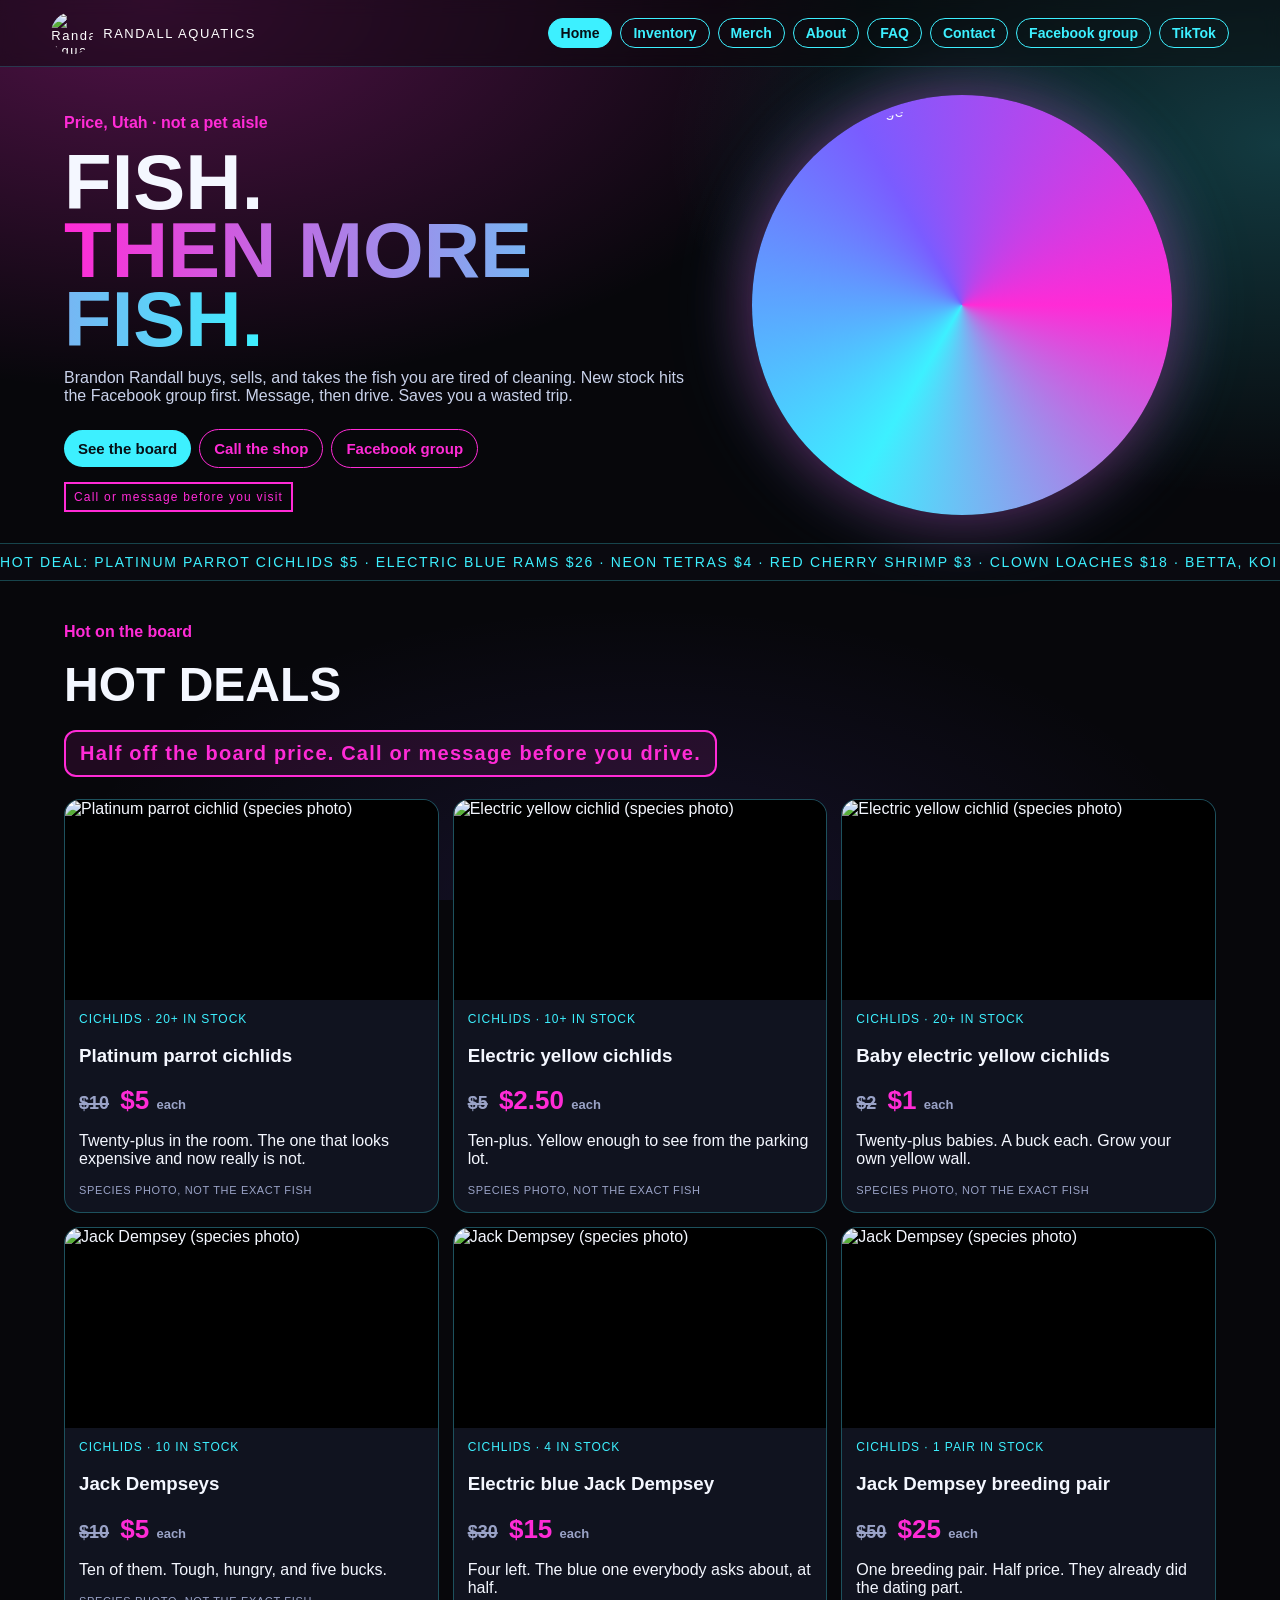
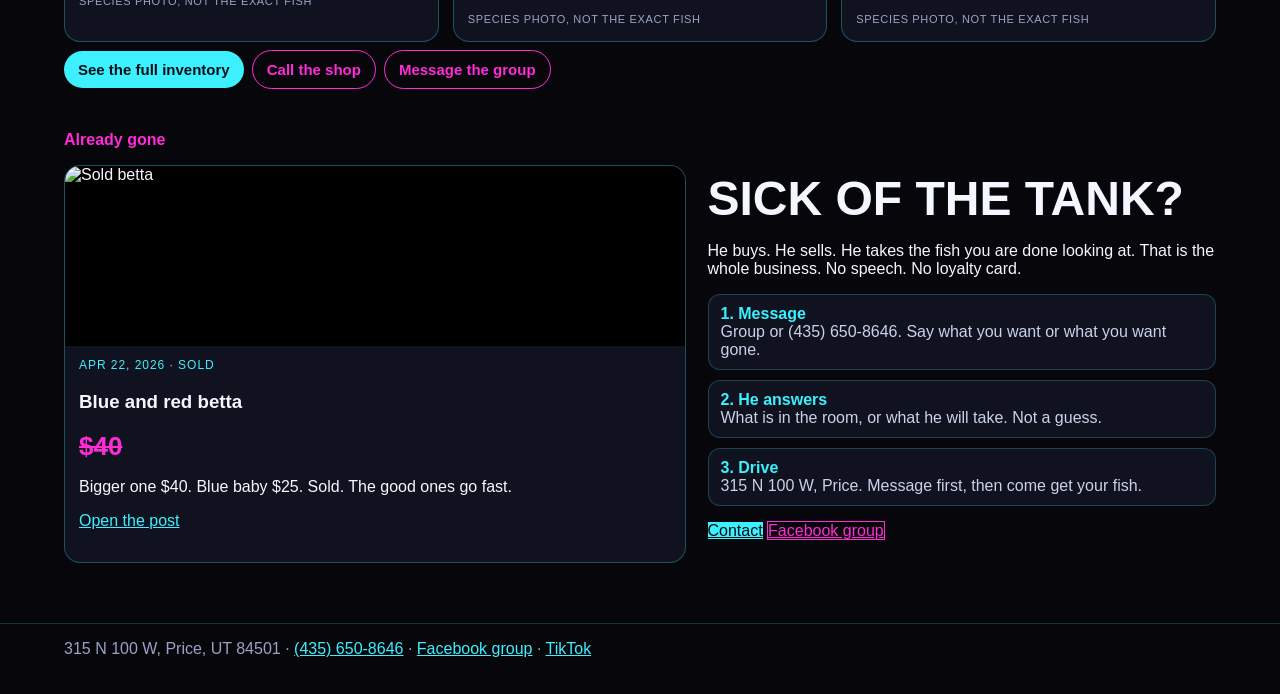
==== index.html @ b9f6d011 "Home: HOT DEALS (6 half-off cards with struck-through board price; ticker shows parrot deal price). " ====
<!DOCTYPE html>
<html lang="en">
<head>
<meta charset="utf-8">
<meta name="viewport" content="width=device-width, initial-scale=1">
<title>Randall Aquatics | Live Fish in Price, Utah</title>
<meta name="description" content="Randall Aquatics, a fish buy, sell and trade room at 315 N 100 W, Price, UT 84501. See the live fish in stock, then call (435) 650-8646 or message the Facebook group before you drive.">
<link rel="canonical" href="https://randallaquatics.com/">
<meta property="og:type" content="website">
<meta property="og:site_name" content="Randall Aquatics">
<meta property="og:title" content="Randall Aquatics | Live Fish in Price, Utah">
<meta property="og:description" content="Randall Aquatics, a fish buy, sell and trade room at 315 N 100 W, Price, UT 84501. See the live fish in stock, then call (435) 650-8646 or message the Facebook group before you drive.">
<meta property="og:url" content="https://randallaquatics.com/">
<meta property="og:image" content="https://randallaquatics.com/assets/jnn5ir.jpg">
<meta property="og:image:width" content="500">
<meta property="og:image:height" content="500">
<meta property="og:image:alt" content="Randall Aquatics neon betta badge">
<meta name="twitter:card" content="summary">
<link rel="icon" href="assets/favicon.ico" sizes="16x16 32x32 48x48">
<link rel="icon" type="image/png" sizes="32x32" href="assets/favicon-32.png">
<link rel="apple-touch-icon" sizes="180x180" href="assets/apple-touch-icon.png">
<style>
:root { --ink:#07070b; --cyan:#3df0ff; --mag:#ff2bd6; --bone:#f4f7ff; --mute:#9aa3c7; }
* { box-sizing:border-box; }
html,body { margin:0; min-height:100%; color:var(--bone); font-family:"Segoe UI",sans-serif; }
body { background:
  radial-gradient(ellipse 90% 70% at 12% 0%, rgba(255,43,214,.30) 0%, rgba(255,43,214,0) 62%),
  radial-gradient(ellipse 80% 65% at 100% 16%, rgba(61,240,255,.22) 0%, rgba(61,240,255,0) 60%),
  radial-gradient(ellipse 70% 50% at 50% 100%, rgba(122,92,255,.12) 0%, rgba(122,92,255,0) 65%),
  #07070b;
  background-attachment: fixed; }
a { color:var(--cyan); }
header { display:flex; justify-content:space-between; align-items:center; gap:12px; padding:12px 4vw; background:rgba(7,7,11,.45); backdrop-filter:blur(8px); border-bottom:1px solid rgba(61,240,255,.2); position:sticky; top:0; z-index:5; }
.brand { display:flex; gap:10px; align-items:center; color:#fff; text-decoration:none; letter-spacing:.12em; font-size:13px; }
.brand img { width:42px; height:42px; border-radius:50%; }
nav { display:flex; flex-wrap:wrap; gap:8px; align-items:center; }
nav a { color:var(--cyan); text-decoration:none; font-size:14px; font-weight:700; border:1px solid var(--cyan); border-radius:999px; padding:6px 12px; }
nav a.on { background:var(--cyan); color:#061016; }
main { padding:28px 5vw 60px; min-height:70vh; background:transparent; }
.hero { display:grid; grid-template-columns:1.1fr .9fr; gap:24px; align-items:center; background:transparent; overflow:visible; }
h1 { font-size:clamp(42px,7vw,78px); line-height:.88; margin:8px 0; }
h1 span { background:linear-gradient(90deg,#ff2bd6,#3df0ff); -webkit-background-clip:text; background-clip:text; color:transparent; }
.kicker { color:var(--mag); font-weight:700; }
.lede { color:#c9d2ea; max-width:40rem; }
.btns a, button.btn { display:inline-block; margin:8px 8px 0 0; padding:10px 14px; border-radius:999px; text-decoration:none; font-weight:700; border:0; cursor:pointer; font-size:15px; }
.hot { background:var(--cyan); color:#061016; }
.ghost { border:1px solid var(--mag) !important; color:var(--mag) !important; background:transparent; }
.stamp { display:inline-block; margin-top:14px; border:2px solid var(--mag); color:var(--mag); letter-spacing:.1em; font-size:12px; padding:6px 8px; }
.strip{display:flex;gap:22px;overflow:hidden;margin:28px 0 8px;color:#3df0ff;letter-spacing:.18em;font-weight:800;font-size:14px}.hot{margin-top:28px}.moves{display:grid;grid-template-columns:repeat(3,1fr);gap:14px;margin-top:14px}.grid { display:grid; grid-template-columns:repeat(3,1fr); gap:14px; margin-top:16px; }
.card { background:#10131f; border:1px solid rgba(61,240,255,.28); border-radius:16px; overflow:hidden; }
.card img { width:100%; height:180px; object-fit:cover; display:block; background:#000; }
.meta { padding:12px 14px 16px; }
.date { color:var(--cyan); font-size:12px; letter-spacing:.08em; text-transform:uppercase; }
.price { color:var(--mag); font-size:26px; font-weight:800; }
.sold .price { text-decoration:line-through; }
.note { color:var(--mute); max-width:44rem; }
.two { display:grid; grid-template-columns:1.1fr .9fr; gap:22px; }
.faq details { background:#10131f; border:1px solid rgba(61,240,255,.22); border-radius:12px; padding:12px 14px; margin:10px 0; }
.faq summary { cursor:pointer; font-weight:700; }
form { display:grid; gap:10px; max-width:480px; }
input, textarea { background:#10131f; color:#fff; border:1px solid rgba(61,240,255,.3); border-radius:10px; padding:10px; font:inherit; }
footer { padding:16px 5vw 36px; color:var(--mute); border-top:1px solid rgba(61,240,255,.2); }
.badge-wrap { display:grid; place-items:center; width:min(420px,86vw); aspect-ratio:1; margin-inline:auto; border-radius:50%; padding:8px;
  background: conic-gradient(from 90deg, #ff2bd6, #3df0ff, #7a5cff, #ff2bd6);
  box-shadow: 0 0 60px rgba(255,43,214,.35), 0 0 90px rgba(61,240,255,.2);
  animation: rock 4.5s ease-in-out infinite; }
.badge-wrap img { width:100%; height:100%; object-fit:cover; border-radius:50%; }
@keyframes rock { 0%,100% { transform: rotate(-6deg); } 50% { transform: rotate(6deg); } }
@media (max-width:800px) { .hero,.grid,.two { grid-template-columns:1fr; } }

.marquee { overflow:hidden; border-top:1px solid rgba(61,240,255,.25); border-bottom:1px solid rgba(61,240,255,.25); background:rgba(12,12,20,.6); margin:28px -5vw 0; }
.marquee p { margin:0; white-space:nowrap; letter-spacing:.12em; text-transform:uppercase; font-size:14px; padding:10px 0; color:var(--cyan); animation: ticker 22s linear infinite; }
@keyframes ticker { from { transform:translateX(0); } to { transform:translateX(-50%); } }
.home-block { margin-top:42px; }
.home-block h2 { font-size:clamp(28px,5vw,48px); margin:6px 0 8px; }
.steps { display:grid; gap:10px; margin:14px 0; }
.steps div { background:#10131f; border:1px solid rgba(61,240,255,.22); border-radius:12px; padding:10px 12px; }
.steps strong { display:block; color:var(--cyan); }
.steps span { color:#c9d2ea; }

.stamp.drive { font-size:clamp(15px,2.4vw,20px); font-weight:800; letter-spacing:.06em; padding:10px 14px; margin:10px 0 6px; border-radius:12px; background:rgba(255,43,214,.10); }
.stock .card { overflow:visible; }
.stock-t { width:100%; border-collapse:collapse; margin-top:8px; font-size:15px; }
.stock-t th { text-align:left; color:var(--mute); font-size:11px; letter-spacing:.1em; text-transform:uppercase; font-weight:600; padding:0 6px 6px 0; border-bottom:1px solid rgba(61,240,255,.2); }
.stock-t th:last-child, .stock-t td.p { text-align:right; padding-right:0; }
.stock-t td { padding:7px 6px 7px 0; border-bottom:1px solid rgba(61,240,255,.10); vertical-align:top; }
.stock-t tr:last-child td { border-bottom:0; }
.stock-t td.q { color:var(--cyan); font-weight:800; white-space:nowrap; width:3.2em; }
.stock-t td.p { color:var(--mag); font-weight:800; white-space:nowrap; }
.stock-t tr.out td { color:#5d6480; }
.stock-t tr.out td.n, .stock-t tr.out td.p { text-decoration:line-through; }
.outtag { display:inline-block; margin-left:6px; font-size:11px; font-weight:800; letter-spacing:.1em; text-transform:uppercase; color:#061016; background:#5d6480; border-radius:999px; padding:1px 8px; text-decoration:none; vertical-align:1px; }
.price small { font-size:13px; color:var(--mute); font-weight:600; }
.compact { margin-top:14px; }
.compact .stock-t { font-size:14px; }
@media (max-width:800px) { .stock-t { font-size:15px; } }
.spline { color:var(--cyan); font-size:13px; letter-spacing:.04em; margin:6px 0 2px; }
.spcap { color:var(--mute); font-size:11px; letter-spacing:.06em; text-transform:uppercase; margin:6px 0 0; }
.spstrip { display:grid; gap:2px; background:#000; border-radius:16px 16px 0 0; overflow:hidden; }
.spstrip.n1 { grid-template-columns:1fr; } .spstrip.n2 { grid-template-columns:1fr 1fr; } .spstrip.n4 { grid-template-columns:1fr 1fr; }
.spstrip figure { margin:0; position:relative; }
.spstrip img { width:100%; height:150px; object-fit:cover; display:block; }
.spstrip.n4 img { height:110px; }
.spstrip figcaption { position:absolute; left:6px; bottom:6px; font-size:11px; font-weight:700; color:#fff; background:rgba(7,7,11,.72); border-radius:999px; padding:2px 8px; }
.stock-t td.n .nw { display:flex; align-items:center; gap:8px; flex-wrap:wrap; }
.stock-t img.rthumb { width:34px; height:34px; object-fit:cover; border-radius:8px; border:1px solid rgba(61,240,255,.3); flex:none; }
.stock-t tr.out img.rthumb { filter:grayscale(1); opacity:.5; }
.spcard img { height:200px; }
.vpick { display:flex; flex-wrap:wrap; gap:10px; margin:8px 0 2px; }
.vpick label { display:grid; gap:4px; font-size:11px; letter-spacing:.1em; text-transform:uppercase; color:var(--mute); flex:1 1 120px; }
.vpick select { background:#0b0d16; color:#fff; border:1px solid rgba(61,240,255,.35); border-radius:999px; padding:8px 12px; font:inherit; font-size:15px; text-transform:none; letter-spacing:0; }
.mcard img { height:280px; object-fit:cover; background:#fff; }
.mcard .btns a.disabled { opacity:.4; pointer-events:none; }
.vout { color:var(--mag); font-weight:700; font-size:13px; margin:6px 0 0; }
.price s.was { color:var(--mute); font-size:18px; font-weight:600; margin-right:4px; text-decoration-thickness:2px; }
</style>
</head>
<body>
<header>
  <a class="brand" href="#home"><img src="assets/jnn5ir.jpg" alt="Randall Aquatics badge">RANDALL AQUATICS</a>
  <nav>
    <a href="#home" data-p="home">Home</a>
    <a href="#inventory" data-p="inventory">Inventory</a>
    <a href="#merch" data-p="merch">Merch</a>
    <a href="#about" data-p="about">About</a>
    <a href="#faq" data-p="faq">FAQ</a>
    <a href="#contact" data-p="contact">Contact</a>
    <a href="https://www.facebook.com/groups/1390189834734450/" target="_blank" rel="noopener">Facebook group</a>
    <a href="https://www.tiktok.com/@randallaquaticsllc" target="_blank" rel="noopener">TikTok</a>
  </nav>
</header>
<main id="app"></main>
<footer>315 N 100 W, Price, UT 84501 · <a href="tel:+14356508646">(435) 650-8646</a> · <a href="https://www.facebook.com/groups/1390189834734450/" target="_blank" rel="noopener">Facebook group</a> · <a href="https://www.tiktok.com/@randallaquaticsllc" target="_blank" rel="noopener">TikTok</a></footer>
<script>
const pages = {
home: `<section class="hero"><div><p class="kicker">Price, Utah · not a pet aisle</p><h1>FISH.<br><span>THEN MORE FISH.</span></h1><p class="lede">Brandon Randall buys, sells, and takes the fish you are tired of cleaning. New stock hits the Facebook group first. Message, then drive. Saves you a wasted trip.</p><div class="btns"><a class="hot" href="#inventory">See the board</a><a class="ghost" href="tel:+14356508646">Call the shop</a><a class="ghost" href="https://www.facebook.com/groups/1390189834734450/" target="_blank" rel="noopener">Facebook group</a></div><div class="stamp">Call or message before you visit</div></div><div class="badge-wrap"><img src="assets/jnn5ir.jpg" alt="Neon betta badge"></div></section>
<section class="marquee" aria-label="Live fish in stock"><p>Hot deal: platinum parrot cichlids $5 · Electric blue rams $26 · Neon tetras $4 · Red cherry shrimp $3 · Clown loaches $18 · Betta, koi male $65 · Goldfish, small $2 · Call or message before you drive · Hot deal: platinum parrot cichlids $5 · Electric blue rams $26 · Neon tetras $4 · Red cherry shrimp $3 · Clown loaches $18 · Betta, koi male $65 · Goldfish, small $2 · Call or message before you drive · </p></section>
<section class="home-block"><p class="kicker">Hot on the board</p><h2>HOT DEALS</h2><div class="stamp drive">Half off the board price. Call or message before you drive.</div><div class="grid">
<article class="card spcard deal"><img src="assets/sp-parrot.jpg" alt="Platinum parrot cichlid (species photo)" loading="lazy" decoding="async" width="600" height="400"><div class="meta"><div class="date">Cichlids · 20+ in stock</div><h3>Platinum parrot cichlids</h3><div class="price"><s class="was">$10</s> $5 <small>each</small></div><p>Twenty-plus in the room. The one that looks expensive and now really is not.</p><p class="spcap">Species photo, not the exact fish</p></div></article>
<article class="card spcard deal"><img src="assets/sp-yellow.jpg" alt="Electric yellow cichlid (species photo)" loading="lazy" decoding="async" width="600" height="400"><div class="meta"><div class="date">Cichlids · 10+ in stock</div><h3>Electric yellow cichlids</h3><div class="price"><s class="was">$5</s> $2.50 <small>each</small></div><p>Ten-plus. Yellow enough to see from the parking lot.</p><p class="spcap">Species photo, not the exact fish</p></div></article>
<article class="card spcard deal"><img src="assets/sp-yellow.jpg" alt="Electric yellow cichlid (species photo)" loading="lazy" decoding="async" width="600" height="400"><div class="meta"><div class="date">Cichlids · 20+ in stock</div><h3>Baby electric yellow cichlids</h3><div class="price"><s class="was">$2</s> $1 <small>each</small></div><p>Twenty-plus babies. A buck each. Grow your own yellow wall.</p><p class="spcap">Species photo, not the exact fish</p></div></article>
<article class="card spcard deal"><img src="assets/sp-jackdempsey.jpg" alt="Jack Dempsey (species photo)" loading="lazy" decoding="async" width="600" height="400"><div class="meta"><div class="date">Cichlids · 10 in stock</div><h3>Jack Dempseys</h3><div class="price"><s class="was">$10</s> $5 <small>each</small></div><p>Ten of them. Tough, hungry, and five bucks.</p><p class="spcap">Species photo, not the exact fish</p></div></article>
<article class="card spcard deal"><img src="assets/sp-jackdempsey.jpg" alt="Jack Dempsey (species photo)" loading="lazy" decoding="async" width="600" height="400"><div class="meta"><div class="date">Cichlids · 4 in stock</div><h3>Electric blue Jack Dempsey</h3><div class="price"><s class="was">$30</s> $15 <small>each</small></div><p>Four left. The blue one everybody asks about, at half.</p><p class="spcap">Species photo, not the exact fish</p></div></article>
<article class="card spcard deal"><img src="assets/sp-jackdempsey.jpg" alt="Jack Dempsey (species photo)" loading="lazy" decoding="async" width="600" height="400"><div class="meta"><div class="date">Cichlids · 1 pair in stock</div><h3>Jack Dempsey breeding pair</h3><div class="price"><s class="was">$50</s> $25 <small>each</small></div><p>One breeding pair. Half price. They already did the dating part.</p><p class="spcap">Species photo, not the exact fish</p></div></article>
</div><div class="btns"><a class="hot" href="#inventory">See the full inventory</a><a class="ghost" href="tel:+14356508646">Call the shop</a><a class="ghost" href="https://www.facebook.com/groups/1390189834734450/" target="_blank" rel="noopener">Message the group</a></div></section>
<section class="home-block"><p class="kicker">Already gone</p><div class="two"><article class="card sold"><img src="assets/g5kvar.jpg" alt="Sold betta"><div class="meta"><div class="date">Apr 22, 2026 · sold</div><h3>Blue and red betta</h3><div class="price">$40</div><p>Bigger one $40. Blue baby $25. Sold. The good ones go fast.</p><p><a href="https://www.facebook.com/groups/1390189834734450/posts/2522903678129721/" target="_blank" rel="noopener">Open the post</a></p></div></article><div><h2>SICK OF THE TANK?</h2><p>He buys. He sells. He takes the fish you are done looking at. That is the whole business. No speech. No loyalty card.</p><div class="steps"><div><strong>1. Message</strong><span>Group or (435) 650-8646. Say what you want or what you want gone.</span></div><div><strong>2. He answers</strong><span>What is in the room, or what he will take. Not a guess.</span></div><div><strong>3. Drive</strong><span>315 N 100 W, Price. Message first, then come get your fish.</span></div></div><p><a class="hot btn" href="#contact">Contact</a> <a class="ghost btn" href="https://www.facebook.com/groups/1390189834734450/" target="_blank" rel="noopener">Facebook group</a></p></div></div></section>`,
inventory: `<p class="kicker">Price, Utah · stock moves</p><h1>LIVE FISH<br><span>IN STOCK.</span></h1><div class="stamp drive">Call or message before you drive.</div><p class="note">Brandon’s current stock list. Fish sell fast, so what is here this morning might be gone by tonight.</p><div class="btns"><a class="hot" href="tel:+14356508646">Call the shop</a><a class="ghost" href="https://www.facebook.com/groups/1390189834734450/" target="_blank" rel="noopener">Message the group</a></div>
<div class="grid stock">
<article class="card stockcard"><div class="spstrip n1"><figure><img src="assets/sp-cherry.jpg" alt="Red cherry shrimp (species photo)" loading="lazy" decoding="async" width="600" height="400"><figcaption>Red cherry shrimp</figcaption></figure></div><div class="meta"><p class="spcap">Species photo, not the exact fish</p><div class="date">Shrimp/snails/frogs</div><table class="stock-t"><thead><tr><th>Qty</th><th>Fish</th><th>Each</th></tr></thead><tbody><tr><td class="q">20+</td><td class="n"><div class="nw"><img class="rthumb" src="assets/sp-cherry.jpg" alt="Red cherry shrimp (species photo)" loading="lazy" decoding="async" width="600" height="400"><span class="nm">Red cherry shrimp</span></div></td><td class="p">$3</td></tr><tr><td class="q">5</td><td class="n"><div class="nw"><img class="rthumb" src="assets/sp-bluevelvet.jpg" alt="Blue velvet shrimp (species photo)" loading="lazy" decoding="async" width="400" height="267"><span class="nm">Blue velvet shrimp</span></div></td><td class="p">$8</td></tr><tr><td class="q">30+</td><td class="n"><div class="nw"><img class="rthumb" src="assets/sp-ramshorn.jpg" alt="Ramshorn snail (species photo)" loading="lazy" decoding="async" width="400" height="267"><span class="nm">Ramshorn snails</span></div></td><td class="p">$2</td></tr><tr><td class="q">4</td><td class="n"><div class="nw"><img class="rthumb" src="assets/sp-jademystery.jpg" alt="Jade mystery snail (species photo)" loading="lazy" decoding="async" width="400" height="267"><span class="nm">Jade mystery snails</span></div></td><td class="p">$5</td></tr><tr><td class="q">4</td><td class="n"><div class="nw"><img class="rthumb" src="assets/sp-assassin.jpg" alt="Assassin snail (species photo)" loading="lazy" decoding="async" width="400" height="267"><span class="nm">Assassin snails</span></div></td><td class="p">$4</td></tr><tr><td class="q">2</td><td class="n"><div class="nw"><img class="rthumb" src="assets/sp-albinofrog.jpg" alt="Albino dwarf frog (species photo)" loading="lazy" decoding="async" width="400" height="267"><span class="nm">Albino dwarf frogs</span></div></td><td class="p">$12</td></tr><tr><td class="q">5</td><td class="n"><div class="nw"><img class="rthumb" src="assets/sp-africanfrog.jpg" alt="African dwarf frog (species photo)" loading="lazy" decoding="async" width="400" height="267"><span class="nm">African dwarf frogs</span></div></td><td class="p">$10</td></tr></tbody></table></div></article>
<article class="card stockcard"><div class="spstrip n2"><figure><img src="assets/sp-blackneon.jpg" alt="Black neon tetra (species photo)" loading="lazy" decoding="async" width="600" height="400"><figcaption>Black neon tetra</figcaption></figure><figure><img src="assets/sp-neon.jpg" alt="Neon tetra (species photo)" loading="lazy" decoding="async" width="600" height="400"><figcaption>Neon tetra</figcaption></figure></div><div class="meta"><p class="spcap">Species photo, not the exact fish</p><div class="date">Tetras/danios</div><table class="stock-t"><thead><tr><th>Qty</th><th>Fish</th><th>Each</th></tr></thead><tbody><tr><td class="q">9</td><td class="n"><div class="nw"><img class="rthumb" src="assets/sp-glowlight.jpg" alt="Glowlight tetra (species photo)" loading="lazy" decoding="async" width="400" height="267"><span class="nm">Glowlight tetras</span></div></td><td class="p">$5</td></tr><tr><td class="q">6</td><td class="n"><div class="nw"><img class="rthumb" src="assets/sp-blackneon.jpg" alt="Black neon tetra (species photo)" loading="lazy" decoding="async" width="600" height="400"><span class="nm">Black neon tetras</span></div></td><td class="p">$5</td></tr><tr><td class="q">6</td><td class="n"><div class="nw"><img class="rthumb" src="assets/sp-rummynose.jpg" alt="Rummy nose tetra (species photo)" loading="lazy" decoding="async" width="400" height="267"><span class="nm">Rummy nose tetras</span></div></td><td class="p">$8</td></tr><tr><td class="q">8</td><td class="n"><div class="nw"><img class="rthumb" src="assets/sp-neon.jpg" alt="Neon tetra (species photo)" loading="lazy" decoding="async" width="600" height="400"><span class="nm">Neon tetras</span></div></td><td class="p">$4</td></tr><tr><td class="q">10</td><td class="n"><div class="nw"><img class="rthumb" src="assets/sp-zebradanio.jpg" alt="Zebra danio (species photo)" loading="lazy" decoding="async" width="400" height="267"><span class="nm">Zebra danios</span></div></td><td class="p">$5</td></tr><tr><td class="q">3</td><td class="n"><div class="nw"><img class="rthumb" src="assets/sp-celestial.jpg" alt="Celestial pearl danio (species photo)" loading="lazy" decoding="async" width="400" height="267"><span class="nm">Celestial pearl danios</span></div></td><td class="p">$14</td></tr><tr><td class="q">2</td><td class="n"><div class="nw"><span class="nm">Gold ring danios</span></div></td><td class="p">$10</td></tr><tr><td class="q">5</td><td class="n"><div class="nw"><img class="rthumb" src="assets/sp-zebradanio.jpg" alt="Zebra danio (species photo)" loading="lazy" decoding="async" width="400" height="267"><span class="nm">Long fin zebra danios</span></div></td><td class="p">$10</td></tr></tbody></table></div></article>
<article class="card stockcard"><div class="spstrip n2"><figure><img src="assets/sp-cory.jpg" alt="Cory catfish (species photo)" loading="lazy" decoding="async" width="600" height="400"><figcaption>Cory catfish</figcaption></figure><figure><img src="assets/sp-bristlenose.jpg" alt="Bristlenose pleco (species photo)" loading="lazy" decoding="async" width="600" height="400"><figcaption>Bristlenose pleco</figcaption></figure></div><div class="meta"><p class="spcap">Species photo, not the exact fish</p><div class="date">Corys/catfish/plecos</div><table class="stock-t"><thead><tr><th>Qty</th><th>Fish</th><th>Each</th></tr></thead><tbody><tr><td class="q">4</td><td class="n"><div class="nw"><img class="rthumb" src="assets/sp-cory.jpg" alt="Cory catfish (species photo)" loading="lazy" decoding="async" width="600" height="400"><span class="nm">Julii cory cats</span></div></td><td class="p">$12</td></tr><tr><td class="q">4</td><td class="n"><div class="nw"><img class="rthumb" src="assets/sp-cory.jpg" alt="Cory catfish (species photo)" loading="lazy" decoding="async" width="600" height="400"><span class="nm">Panda cory cats</span></div></td><td class="p">$10</td></tr><tr><td class="q">5</td><td class="n"><div class="nw"><img class="rthumb" src="assets/sp-upsidedown.jpg" alt="Upside-down catfish (species photo)" loading="lazy" decoding="async" width="400" height="267"><span class="nm">Upside-down catfish</span></div></td><td class="p">$22</td></tr><tr><td class="q">3</td><td class="n"><div class="nw"><img class="rthumb" src="assets/sp-bristlenose.jpg" alt="Bristlenose pleco (species photo)" loading="lazy" decoding="async" width="600" height="400"><span class="nm">Baby bristlenose pleco albino</span></div></td><td class="p">$7</td></tr><tr><td class="q">3</td><td class="n"><div class="nw"><img class="rthumb" src="assets/sp-bristlenose.jpg" alt="Bristlenose pleco (species photo)" loading="lazy" decoding="async" width="600" height="400"><span class="nm">Baby bristlenose pleco black</span></div></td><td class="p">$5</td></tr></tbody></table></div></article>
<article class="card stockcard"><div class="spstrip n1"><figure><img src="assets/sp-platy.jpg" alt="Platy (species photo)" loading="lazy" decoding="async" width="600" height="400"><figcaption>Platy</figcaption></figure></div><div class="meta"><p class="spcap">Species photo, not the exact fish</p><div class="date">Livebearers</div><table class="stock-t"><thead><tr><th>Qty</th><th>Fish</th><th>Each</th></tr></thead><tbody><tr><td class="q">2</td><td class="n"><div class="nw"><img class="rthumb" src="assets/sp-swordtail.jpg" alt="Swordtail (species photo)" loading="lazy" decoding="async" width="400" height="267"><span class="nm">Koi swordtails</span></div></td><td class="p">$10</td></tr><tr><td class="q">3</td><td class="n"><div class="nw"><img class="rthumb" src="assets/sp-swordtail.jpg" alt="Swordtail (species photo)" loading="lazy" decoding="async" width="400" height="267"><span class="nm">Red and white swordtails</span></div></td><td class="p">$10</td></tr><tr><td class="q">2</td><td class="n"><div class="nw"><img class="rthumb" src="assets/sp-swordtail.jpg" alt="Swordtail (species photo)" loading="lazy" decoding="async" width="400" height="267"><span class="nm">Red swordtails</span></div></td><td class="p">$10</td></tr><tr><td class="q">5</td><td class="n"><div class="nw"><img class="rthumb" src="assets/sp-balloonmolly.jpg" alt="Balloon molly (species photo)" loading="lazy" decoding="async" width="400" height="267"><span class="nm">Balloon mollies</span></div></td><td class="p">$10</td></tr><tr><td class="q">6</td><td class="n"><div class="nw"><img class="rthumb" src="assets/sp-platy.jpg" alt="Platy (species photo)" loading="lazy" decoding="async" width="600" height="400"><span class="nm">Platies</span></div></td><td class="p">$5</td></tr><tr><td class="q">7</td><td class="n"><div class="nw"><img class="rthumb" src="assets/sp-endler.jpg" alt="Endler (species photo)" loading="lazy" decoding="async" width="400" height="267"><span class="nm">Endler females</span></div></td><td class="p">$6</td></tr><tr><td class="q">6</td><td class="n"><div class="nw"><img class="rthumb" src="assets/sp-cobraguppy.jpg" alt="Green cobra guppy (species photo)" loading="lazy" decoding="async" width="400" height="267"><span class="nm">Green cobra guppies male</span></div></td><td class="p">$5</td></tr></tbody></table></div></article>
<article class="card stockcard"><div class="spstrip n2"><figure><img src="assets/sp-highfin.jpg" alt="Highfin banded shark (species photo)" loading="lazy" decoding="async" width="600" height="400"><figcaption>Highfin banded shark</figcaption></figure><figure><img src="assets/sp-rainbow.jpg" alt="Rainbow shark (species photo)" loading="lazy" decoding="async" width="600" height="400"><figcaption>Rainbow shark</figcaption></figure></div><div class="meta"><p class="spcap">Species photo, not the exact fish</p><div class="date">Sharks/barbs/loaches</div><table class="stock-t"><thead><tr><th>Qty</th><th>Fish</th><th>Each</th></tr></thead><tbody><tr><td class="q">4</td><td class="n"><div class="nw"><img class="rthumb" src="assets/sp-roseline.jpg" alt="Roseline shark (species photo)" loading="lazy" decoding="async" width="400" height="267"><span class="nm">Roseline sharks</span></div></td><td class="p">$24</td></tr><tr><td class="q">5</td><td class="n"><div class="nw"><img class="rthumb" src="assets/sp-redtail.jpg" alt="Redtail shark (species photo)" loading="lazy" decoding="async" width="400" height="267"><span class="nm">Redtail sharks</span></div></td><td class="p">$10</td></tr><tr><td class="q">5</td><td class="n"><div class="nw"><img class="rthumb" src="assets/sp-rainbow.jpg" alt="Rainbow shark (species photo)" loading="lazy" decoding="async" width="600" height="400"><span class="nm">Rainbow sharks</span></div></td><td class="p">$10</td></tr><tr><td class="q">7</td><td class="n"><div class="nw"><img class="rthumb" src="assets/sp-bala.jpg" alt="Bala shark (species photo)" loading="lazy" decoding="async" width="400" height="267"><span class="nm">Bala sharks</span></div></td><td class="p">$14</td></tr><tr><td class="q">2</td><td class="n"><div class="nw"><img class="rthumb" src="assets/sp-highfin.jpg" alt="Highfin banded shark (species photo)" loading="lazy" decoding="async" width="600" height="400"><span class="nm">Highfin banded sharks</span></div></td><td class="p">$50</td></tr><tr><td class="q">2</td><td class="n"><div class="nw"><img class="rthumb" src="assets/sp-honeygourami.jpg" alt="Honey dwarf gourami (species photo)" loading="lazy" decoding="async" width="400" height="267"><span class="nm">Honey dwarf gouramis</span></div></td><td class="p">$15</td></tr><tr><td class="q">6</td><td class="n"><div class="nw"><img class="rthumb" src="assets/sp-tigerbarb.jpg" alt="Tiger barb (species photo)" loading="lazy" decoding="async" width="400" height="267"><span class="nm">Albino tiger barbs</span></div></td><td class="p">$8</td></tr><tr><td class="q">2</td><td class="n"><div class="nw"><img class="rthumb" src="assets/sp-tigerbarb.jpg" alt="Tiger barb (species photo)" loading="lazy" decoding="async" width="400" height="267"><span class="nm">Tiger barbs</span></div></td><td class="p">$8</td></tr><tr><td class="q">3</td><td class="n"><div class="nw"><img class="rthumb" src="assets/sp-clownloach.jpg" alt="Clown loach (species photo)" loading="lazy" decoding="async" width="400" height="267"><span class="nm">Clown loaches</span></div></td><td class="p">$18</td></tr><tr><td class="q">3</td><td class="n"><div class="nw"><img class="rthumb" src="assets/sp-algaeeater.jpg" alt="Chinese algae eater (species photo)" loading="lazy" decoding="async" width="400" height="267"><span class="nm">Chinese algae eaters</span></div></td><td class="p">$10</td></tr></tbody></table></div></article>
<article class="card stockcard"><div class="spstrip n4"><figure><img src="assets/sp-parrot.jpg" alt="Platinum parrot cichlid (species photo)" loading="lazy" decoding="async" width="600" height="400"><figcaption>Platinum parrot cichlid</figcaption></figure><figure><img src="assets/sp-yellow.jpg" alt="Electric yellow cichlid (species photo)" loading="lazy" decoding="async" width="600" height="400"><figcaption>Electric yellow cichlid</figcaption></figure><figure><img src="assets/sp-ram.jpg" alt="Electric blue ram (species photo)" loading="lazy" decoding="async" width="600" height="400"><figcaption>Electric blue ram</figcaption></figure><figure><img src="assets/sp-jackdempsey.jpg" alt="Jack Dempsey (species photo)" loading="lazy" decoding="async" width="600" height="400"><figcaption>Jack Dempsey</figcaption></figure></div><div class="meta"><p class="spcap">Species photo, not the exact fish</p><div class="date">Cichlids</div><table class="stock-t"><thead><tr><th>Qty</th><th>Fish</th><th>Each</th></tr></thead><tbody><tr><td class="q">10+</td><td class="n"><div class="nw"><img class="rthumb" src="assets/sp-yellow.jpg" alt="Electric yellow cichlid (species photo)" loading="lazy" decoding="async" width="600" height="400"><span class="nm">Electric yellow cichlids</span></div></td><td class="p">$5</td></tr><tr><td class="q">20+</td><td class="n"><div class="nw"><img class="rthumb" src="assets/sp-yellow.jpg" alt="Electric yellow cichlid (species photo)" loading="lazy" decoding="async" width="600" height="400"><span class="nm">Baby electric yellow cichlids</span></div></td><td class="p">$2</td></tr><tr><td class="q">4</td><td class="n"><div class="nw"><img class="rthumb" src="assets/sp-ram.jpg" alt="Electric blue ram (species photo)" loading="lazy" decoding="async" width="600" height="400"><span class="nm">Electric blue rams</span></div></td><td class="p">$26</td></tr><tr><td class="q">1</td><td class="n"><div class="nw"><img class="rthumb" src="assets/sp-jackdempsey.jpg" alt="Jack Dempsey (species photo)" loading="lazy" decoding="async" width="600" height="400"><span class="nm">Jack Dempsey breeding pair</span></div></td><td class="p">$50</td></tr><tr><td class="q">4</td><td class="n"><div class="nw"><img class="rthumb" src="assets/sp-jackdempsey.jpg" alt="Jack Dempsey (species photo)" loading="lazy" decoding="async" width="600" height="400"><span class="nm">Electric blue Jack Dempsey</span></div></td><td class="p">$30</td></tr><tr><td class="q">10</td><td class="n"><div class="nw"><img class="rthumb" src="assets/sp-jackdempsey.jpg" alt="Jack Dempsey (species photo)" loading="lazy" decoding="async" width="600" height="400"><span class="nm">Jack Dempseys</span></div></td><td class="p">$10</td></tr><tr><td class="q">20+</td><td class="n"><div class="nw"><img class="rthumb" src="assets/sp-parrot.jpg" alt="Platinum parrot cichlid (species photo)" loading="lazy" decoding="async" width="600" height="400"><span class="nm">Platinum parrot cichlids</span></div></td><td class="p">$10</td></tr></tbody></table></div></article>
<article class="card stockcard"><div class="spstrip n2"><figure><img src="assets/sp-goldfish.jpg" alt="Goldfish (species photo)" loading="lazy" decoding="async" width="600" height="400"><figcaption>Goldfish</figcaption></figure><figure><img src="assets/sp-shubunkin.jpg" alt="Shubunkin goldfish (species photo)" loading="lazy" decoding="async" width="600" height="400"><figcaption>Shubunkin goldfish</figcaption></figure></div><div class="meta"><p class="spcap">Species photo, not the exact fish</p><div class="date">Goldfish</div><table class="stock-t"><thead><tr><th>Qty</th><th>Fish</th><th>Each</th></tr></thead><tbody><tr><td class="q">48</td><td class="n"><div class="nw"><img class="rthumb" src="assets/sp-goldfish.jpg" alt="Goldfish (species photo)" loading="lazy" decoding="async" width="600" height="400"><span class="nm">Goldfish, small</span></div></td><td class="p">$2</td></tr><tr><td class="q">2</td><td class="n"><div class="nw"><img class="rthumb" src="assets/sp-goldfish.jpg" alt="Goldfish (species photo)" loading="lazy" decoding="async" width="600" height="400"><span class="nm">Goldfish, medium</span></div></td><td class="p">$5</td></tr><tr class="out"><td class="q">0</td><td class="n"><div class="nw"><img class="rthumb" src="assets/sp-goldfish.jpg" alt="Goldfish (species photo)" loading="lazy" decoding="async" width="600" height="400"><span class="nm">Goldfish, large</span> <span class="outtag">Out</span></div></td><td class="p">$10</td></tr><tr><td class="q">19</td><td class="n"><div class="nw"><img class="rthumb" src="assets/sp-shubunkin.jpg" alt="Shubunkin goldfish (species photo)" loading="lazy" decoding="async" width="600" height="400"><span class="nm">Shubunkin goldfish, small</span></div></td><td class="p">$10</td></tr><tr><td class="q">3</td><td class="n"><div class="nw"><img class="rthumb" src="assets/sp-shubunkin.jpg" alt="Shubunkin goldfish (species photo)" loading="lazy" decoding="async" width="600" height="400"><span class="nm">Shubunkin goldfish, medium</span></div></td><td class="p">$12</td></tr><tr class="out"><td class="q">0</td><td class="n"><div class="nw"><img class="rthumb" src="assets/sp-shubunkin.jpg" alt="Shubunkin goldfish (species photo)" loading="lazy" decoding="async" width="600" height="400"><span class="nm">Shubunkin goldfish, large</span> <span class="outtag">Out</span></div></td><td class="p">$15</td></tr></tbody></table></div></article>
<article class="card stockcard"><div class="spstrip n1"><figure><img src="assets/sp-koibetta.jpg" alt="Koi betta (species photo)" loading="lazy" decoding="async" width="600" height="400"><figcaption>Koi betta</figcaption></figure></div><div class="meta"><p class="spcap">Species photo, not the exact fish</p><div class="date">Bettas</div><table class="stock-t"><thead><tr><th>Qty</th><th>Fish</th><th>Each</th></tr></thead><tbody><tr><td class="q">4</td><td class="n"><div class="nw"><img class="rthumb" src="assets/sp-koibetta.jpg" alt="Koi betta (species photo)" loading="lazy" decoding="async" width="600" height="400"><span class="nm">Betta, koi female</span></div></td><td class="p">$60</td></tr><tr><td class="q">4</td><td class="n"><div class="nw"><img class="rthumb" src="assets/sp-koibetta.jpg" alt="Koi betta (species photo)" loading="lazy" decoding="async" width="600" height="400"><span class="nm">Betta, koi male</span></div></td><td class="p">$65</td></tr><tr><td class="q">4</td><td class="n"><div class="nw"><img class="rthumb" src="assets/sp-halfmoon.jpg" alt="Halfmoon betta (species photo)" loading="lazy" decoding="async" width="400" height="267"><span class="nm">Betta, halfmoon male</span></div></td><td class="p">$30</td></tr><tr><td class="q">2</td><td class="n"><div class="nw"><img class="rthumb" src="assets/sp-koibetta.jpg" alt="Koi betta (species photo)" loading="lazy" decoding="async" width="600" height="400"><span class="nm">Betta, classic male</span></div></td><td class="p">$18</td></tr><tr><td class="q">2</td><td class="n"><div class="nw"><img class="rthumb" src="assets/sp-crowntail.jpg" alt="Crowntail betta (species photo)" loading="lazy" decoding="async" width="400" height="267"><span class="nm">Betta, crowntail male</span></div></td><td class="p">$24</td></tr></tbody></table></div></article>
</div><p class="note">Qty is how many. Price is each. “Out” means gone for now. Ask and he will tell you when it is back.</p><div class="btns"><a class="hot" href="tel:+14356508646">Call the shop</a><a class="ghost" href="https://www.facebook.com/groups/1390189834734450/" target="_blank" rel="noopener">Message the group</a></div>`,
merch: `<p class="kicker">Real merch. Real checkout.</p><h1>GEAR.<br><span>ACTUALLY FOR SALE.</span></h1><div class="stamp drive">Sold and shipped by Shit Stir Co. Checkout is secure through Shopify.</div><p class="note">The neon betta badge on shirts, hoodies, a hat and a backpack. Printed after you order. Pick a size and color, hit Buy, and Shopify takes it from there. The fish are still a phone call. The shirt is not.</p><div class="grid">
<article class="card mcard" data-h="randall-aquatics"><img src="assets/sm-randall-aquatics-00.jpg" alt="Randall Aquatics, Black" loading="lazy" decoding="async"><div class="meta"><div class="date">Adult tee · $24.99–$34.99</div><h3>Randall Aquatics</h3><div class="price" data-price>$24.99</div><p>The adult tee. Badge on the front. Wear the fish so you stop talking about the fish.</p><div class="vpick"><label>Color<select data-opt="Color"><option>Vintage Black</option><option>Dark Grey</option><option>Charity Pink</option><option>Teal</option><option>Athletic Heather</option><option>Heather Dust</option><option>White</option><option selected>Black</option></select></label><label>Size<select data-opt="Size"><option selected>XS</option><option>S</option><option>M</option><option>L</option><option>XL</option><option>2XL</option><option>3XL</option><option>4XL</option><option>5XL</option></select></label></div><div class="btns"><a class="hot" data-buy href="https://shop.shitstirco.com/cart/59846740050001:1" rel="noopener">Buy · $24.99</a><a class="ghost" href="https://www.shitstirco.com/p/randall-aquatics" target="_blank" rel="noopener">See it on Shit Stir Co</a></div><p class="vout" data-out hidden>That combo is sold out. Pick another.</p></div></article>
<article class="card mcard" data-h="youth-randall-aquatics"><img src="assets/sm-youth-randall-aquatics-08.jpg" alt="Youth Randall Aquatics, Black" loading="lazy" decoding="async"><div class="meta"><div class="date">Youth tee · $22.99</div><h3>Youth Randall Aquatics</h3><div class="price" data-price>$22.99</div><p>Kid size. Big print on the back. Betta than your ex, says the shirt, not us.</p><div class="vpick"><label>Color<select data-opt="Color"><option>Navy</option><option>Dark Grey Heather</option><option>Pink</option><option>Heather Dust</option><option>White</option><option selected>Black</option></select></label><label>Size<select data-opt="Size"><option selected>S</option><option>M</option><option>L</option><option>XL</option></select></label></div><div class="btns"><a class="hot" data-buy href="https://shop.shitstirco.com/cart/59846777241681:1" rel="noopener">Buy · $22.99</a><a class="ghost" href="https://www.shitstirco.com/p/youth-randall-aquatics" target="_blank" rel="noopener">See it on Shit Stir Co</a></div><p class="vout" data-out hidden>That combo is sold out. Pick another.</p></div></article>
<article class="card mcard" data-h="women-s-fitted-racerback-tank-top-1"><img src="assets/sm-women-s-fitted-racerback-tan-14.jpg" alt="Women’s fitted racerback tank top, Black" loading="lazy" decoding="async"><div class="meta"><div class="date">Women’s tank · $22.00–$25.00</div><h3>Women’s fitted racerback tank top</h3><div class="price" data-price>$22.00</div><p>Fitted racerback. Full Randall print on the back.</p><div class="vpick"><label>Color<select data-opt="Color"><option>Hot Pink</option><option>Tahiti Blue</option><option>Cancun</option><option>White</option><option selected>Black</option></select></label><label>Size<select data-opt="Size"><option selected>XS</option><option>S</option><option>M</option><option>L</option><option>XL</option><option>2XL</option></select></label></div><div class="btns"><a class="hot" data-buy href="https://shop.shitstirco.com/cart/59846807224401:1" rel="noopener">Buy · $22.00</a><a class="ghost" href="https://www.shitstirco.com/p/women-s-fitted-racerback-tank-top-1" target="_blank" rel="noopener">See it on Shit Stir Co</a></div><p class="vout" data-out hidden>That combo is sold out. Pick another.</p></div></article>
<article class="card mcard" data-h="toddler-short-sleeve-tee-5"><img src="assets/sm-toddler-short-sleeve-tee-5-19.jpg" alt="Toddler Randall Aquatics, Black" loading="lazy" decoding="async"><div class="meta"><div class="date">Toddler tee · $21.99</div><h3>Toddler Randall Aquatics</h3><div class="price" data-price>$21.99</div><p>Toddler tee. Print on the back. For the smallest person in the fish room.</p><div class="vpick"><label>Color<select data-opt="Color"><option>Heather Columbia Blue</option><option>Pink</option><option>White</option><option selected>Black</option></select></label><label>Size<select data-opt="Size"><option selected>2T</option><option>3T</option><option>4T</option><option>5T</option></select></label></div><div class="btns"><a class="hot" data-buy href="https://shop.shitstirco.com/cart/59846792216657:1" rel="noopener">Buy · $21.99</a><a class="ghost" href="https://www.shitstirco.com/p/toddler-short-sleeve-tee-5" target="_blank" rel="noopener">See it on Shit Stir Co</a></div><p class="vout" data-out hidden>That combo is sold out. Pick another.</p></div></article>
<article class="card mcard" data-h="dad-hat-1"><img src="assets/sm-dad-hat-1-23.jpg" alt="Dad hat, product" loading="lazy" decoding="async"><div class="meta"><div class="date">Hat · $24.99</div><h3>Dad hat</h3><div class="price" data-price>$24.99</div><p>Embroidered badge. One size. Covers the hair you lost cleaning tanks.</p><p class="spcap">One size</p><div class="btns"><a class="hot" data-buy href="https://shop.shitstirco.com/cart/59846759252049:1" rel="noopener">Buy · $24.99</a><a class="ghost" href="https://www.shitstirco.com/p/dad-hat-1" target="_blank" rel="noopener">See it on Shit Stir Co</a></div><p class="vout" data-out hidden>That combo is sold out. Pick another.</p></div></article>
<article class="card mcard" data-h="backpack-randall-aquatics"><img src="assets/sm-backpack-randall-aquatics-24.jpg" alt="Backpack Randall Aquatics, product" loading="lazy" decoding="async"><div class="meta"><div class="date">Backpack · $48.00</div><h3>Backpack Randall Aquatics</h3><div class="price" data-price>$48.00</div><p>All-over print backpack with the badge. Fits more than a bag of fish.</p><p class="spcap">One size</p><div class="btns"><a class="hot" data-buy href="https://shop.shitstirco.com/cart/60106639933521:1" rel="noopener">Buy · $48.00</a><a class="ghost" href="https://www.shitstirco.com/p/backpack-randall-aquatics" target="_blank" rel="noopener">See it on Shit Stir Co</a></div><p class="vout" data-out hidden>That combo is sold out. Pick another.</p></div></article>
<article class="card mcard" data-h="unisex-hoodie-randall-aquatics"><img src="assets/sm-unisex-hoodie-randall-aquati-25.jpg" alt="Unisex Hoodie Randall Aquatics, Black" loading="lazy" decoding="async"><div class="meta"><div class="date">Hoodie · $40.00–$44.00</div><h3>Unisex Hoodie Randall Aquatics</h3><div class="price" data-price>$40.00</div><p>Pullover hoodie. Badge on the chest. For the cold walk to the fish room.</p><div class="vpick"><label>Color<select data-opt="Color"><option>Charcoal Heather</option><option>Carbon Grey</option><option>White</option><option selected>Black</option></select></label><label>Size<select data-opt="Size"><option selected>S</option><option>M</option><option>L</option><option>XL</option><option>2XL</option><option>3XL</option></select></label></div><div class="btns"><a class="hot" data-buy href="https://shop.shitstirco.com/cart/60101698125905:1" rel="noopener">Buy · $40.00</a><a class="ghost" href="https://www.shitstirco.com/p/unisex-hoodie-randall-aquatics" target="_blank" rel="noopener">See it on Shit Stir Co</a></div><p class="vout" data-out hidden>That combo is sold out. Pick another.</p></div></article>
<article class="card mcard" data-h="full-zip-randall-aquatics-hoodie"><img src="assets/sm-full-zip-randall-aquatics-ho-29.jpg" alt="Full Zip Randall Aquatics Hoodie, Black" loading="lazy" decoding="async"><div class="meta"><div class="date">Zip hoodie · $40.00–$44.50</div><h3>Full Zip Randall Aquatics Hoodie</h3><div class="price" data-price>$40.00</div><p>Full zip. Print on the back. Zip it up, look like you meant it.</p><div class="vpick"><label>Color<select data-opt="Color"><option>White</option><option selected>Black</option></select></label><label>Size<select data-opt="Size"><option selected>S</option><option>M</option><option>L</option><option>XL</option><option>2XL</option><option>3XL</option></select></label></div><div class="btns"><a class="hot" data-buy href="https://shop.shitstirco.com/cart/60101613715537:1" rel="noopener">Buy · $40.00</a><a class="ghost" href="https://www.shitstirco.com/p/full-zip-randall-aquatics-hoodie" target="_blank" rel="noopener">See it on Shit Stir Co</a></div><p class="vout" data-out hidden>That combo is sold out. Pick another.</p></div></article>
</div><p class="note">Questions about sizing or a shipped order go to Shit Stir Co. Questions about fish go to Brandon.</p><p><a class="ghost btn" href="https://www.facebook.com/groups/1390189834734450/" target="_blank" rel="noopener">Facebook group</a></p>`,
about: `<div class="two"><div><p class="kicker">The room</p><h1>BRANDON RANDALL.<br><span>PRICE, UTAH.</span></h1><p>Randall Aquatics is a buy, sell, and trade room at 315 N 100 W. Not a chain. Not a pet-store aisle. Licensed and open since July 11, 2026. Thanks to Tina Urbanik for the flyer and to Amanda Randall for making the shop real.</p><p>Thanks to Axis Productions for the shop video. New stock hits the Facebook group first.</p></div><img src="assets/x7egoh.jpg" alt="Platinum parrot from the shop" style="width:100%;border-radius:16px"></div>`,
faq: `<p class="kicker">Read this before you drive</p><h1>FAQ</h1><div class="faq">
<details open><summary>Is the stock list current?</summary><p>Stock moves. Call or message before you drive.</p></details>
<details><summary>How do I buy a fish?</summary><p>Call (435) 650-8646 or message the group. Then pick up in Price.</p></details>
<details><summary>Do you buy or trade?</summary><p>Yes. He will sell you fish or take them if you are done cleaning the tank.</p></details>
<details><summary>Where is it?</summary><p>315 N 100 W, Price, UT 84501. Call or message first.</p></details>
<details><summary>What are the hours?</summary><p>No set hours posted. Call or message first so you are not sitting in the lot.</p></details>
<details><summary>Where is the group?</summary><p><a href="https://www.facebook.com/groups/1390189834734450/" target="_blank" rel="noopener">RANDALL AQUATICS on Facebook</a></p></details>
</div>`,
contact: `<p class="kicker">Message first</p><h1>CONTACT</h1><div class="two"><div><p>315 N 100 W<br>Price, UT 84501<br><a href="tel:+14356508646">(435) 650-8646</a><br><a href="mailto:info@randallaquatics.com">info@randallaquatics.com</a></p><div class="btns"><a class="hot" href="https://maps.google.com/?q=315+N+100+W+Price+UT+84501" target="_blank" rel="noopener">Open the map</a><a class="ghost" href="https://www.facebook.com/groups/1390189834734450/" target="_blank" rel="noopener">Facebook group</a><a class="ghost" href="https://www.tiktok.com/@randallaquaticsllc" target="_blank" rel="noopener">TikTok</a></div><form onsubmit="event.preventDefault(); location.href='mailto:info@randallaquatics.com?subject='+encodeURIComponent('Randall Aquatics')+'&body='+encodeURIComponent(this.message.value);"><textarea name="message" rows="4" placeholder="What do you want"></textarea><button class="btn hot" type="submit">Email the shop</button></form></div><img src="assets/jnn5ir.jpg" alt="Badge" style="width:min(360px,100%);border-radius:50%"></div>`
};
function show(id){
  if(!pages[id]) id='home';
  document.getElementById('app').innerHTML = pages[id];
  document.querySelectorAll('nav a[data-p]').forEach(a => a.classList.toggle('on', a.dataset.p===id));
}
window.addEventListener('hashchange', () => show(location.hash.slice(1)||'home'));
show(location.hash.slice(1)||'home');
</script>
<script>
const RMERCH = {"randall-aquatics":{"v":[{"id":"59846740050001","o":{"Color":"Black","Size":"XS"},"price":"$24.99","a":true},{"id":"59846740082769","o":{"Color":"Black","Size":"S"},"price":"$24.99","a":true},{"id":"59846740115537","o":{"Color":"Black","Size":"M"},"price":"$24.99","a":true},{"id":"59846740148305","o":{"Color":"Black","Size":"L"},"price":"$24.99","a":true},{"id":"59846740181073","o":{"Color":"Black","Size":"XL"},"price":"$24.99","a":true},{"id":"59846740213841","o":{"Color":"Black","Size":"2XL"},"price":"$27.99","a":true},{"id":"59846740246609","o":{"Color":"Black","Size":"3XL"},"price":"$29.99","a":true},{"id":"59846740279377","o":{"Color":"Black","Size":"4XL"},"price":"$32.99","a":true},{"id":"59846740312145","o":{"Color":"Black","Size":"5XL"},"price":"$34.99","a":true},{"id":"59846740344913","o":{"Color":"Vintage Black","Size":"XS"},"price":"$24.99","a":true},{"id":"59846740377681","o":{"Color":"Vintage Black","Size":"S"},"price":"$24.99","a":true},{"id":"59846740410449","o":{"Color":"Vintage Black","Size":"M"},"price":"$24.99","a":true},{"id":"59846740443217","o":{"Color":"Vintage Black","Size":"L"},"price":"$24.99","a":true},{"id":"59846740475985","o":{"Color":"Vintage Black","Size":"XL"},"price":"$24.99","a":true},{"id":"59846740508753","o":{"Color":"Vintage Black","Size":"2XL"},"price":"$27.99","a":true},{"id":"59846740541521","o":{"Color":"Dark Grey","Size":"XS"},"price":"$24.99","a":true},{"id":"59846740574289","o":{"Color":"Dark Grey","Size":"S"},"price":"$24.99","a":true},{"id":"59846740607057","o":{"Color":"Dark Grey","Size":"M"},"price":"$24.99","a":true},{"id":"59846740639825","o":{"Color":"Dark Grey","Size":"L"},"price":"$24.99","a":true},{"id":"59846740672593","o":{"Color":"Dark Grey","Size":"XL"},"price":"$24.99","a":true},{"id":"59846740705361","o":{"Color":"Dark Grey","Size":"2XL"},"price":"$27.99","a":true},{"id":"59846740738129","o":{"Color":"Charity Pink","Size":"XS"},"price":"$24.99","a":true},{"id":"59846740770897","o":{"Color":"Charity Pink","Size":"S"},"price":"$24.99","a":true},{"id":"59846740803665","o":{"Color":"Charity Pink","Size":"M"},"price":"$24.99","a":true},{"id":"59846740836433","o":{"Color":"Charity Pink","Size":"L"},"price":"$24.99","a":true},{"id":"59846740869201","o":{"Color":"Charity Pink","Size":"XL"},"price":"$24.99","a":true},{"id":"59846740901969","o":{"Color":"Charity Pink","Size":"2XL"},"price":"$27.99","a":true},{"id":"59846740934737","o":{"Color":"Teal","Size":"XS"},"price":"$24.99","a":true},{"id":"59846740967505","o":{"Color":"Teal","Size":"S"},"price":"$24.99","a":true},{"id":"59846741000273","o":{"Color":"Teal","Size":"M"},"price":"$24.99","a":true},{"id":"59846741033041","o":{"Color":"Teal","Size":"L"},"price":"$24.99","a":true},{"id":"59846741065809","o":{"Color":"Teal","Size":"XL"},"price":"$24.99","a":true},{"id":"59846741098577","o":{"Color":"Teal","Size":"2XL"},"price":"$27.99","a":true},{"id":"59846741131345","o":{"Color":"Athletic Heather","Size":"XS"},"price":"$24.99","a":true},{"id":"59846741164113","o":{"Color":"Athletic Heather","Size":"S"},"price":"$24.99","a":true},{"id":"59846741196881","o":{"Color":"Athletic Heather","Size":"M"},"price":"$24.99","a":true},{"id":"59846741229649","o":{"Color":"Athletic Heather","Size":"L"},"price":"$24.99","a":true},{"id":"59846741262417","o":{"Color":"Athletic Heather","Size":"XL"},"price":"$24.99","a":true},{"id":"59846741295185","o":{"Color":"Athletic Heather","Size":"2XL"},"price":"$27.99","a":true},{"id":"59846741327953","o":{"Color":"Athletic Heather","Size":"3XL"},"price":"$29.99","a":true},{"id":"59846741360721","o":{"Color":"Athletic Heather","Size":"4XL"},"price":"$32.99","a":true},{"id":"59846741393489","o":{"Color":"Athletic Heather","Size":"5XL"},"price":"$34.99","a":true},{"id":"59846741426257","o":{"Color":"Heather Dust","Size":"S"},"price":"$24.99","a":true},{"id":"59846741459025","o":{"Color":"Heather Dust","Size":"M"},"price":"$24.99","a":true},{"id":"59846741491793","o":{"Color":"Heather Dust","Size":"L"},"price":"$24.99","a":true},{"id":"59846741524561","o":{"Color":"Heather Dust","Size":"XL"},"price":"$24.99","a":true},{"id":"59846741557329","o":{"Color":"Heather Dust","Size":"2XL"},"price":"$27.99","a":true},{"id":"59846741590097","o":{"Color":"White","Size":"XS"},"price":"$24.99","a":true},{"id":"59846741622865","o":{"Color":"White","Size":"S"},"price":"$24.99","a":true},{"id":"59846741655633","o":{"Color":"White","Size":"M"},"price":"$24.99","a":true},{"id":"59846741688401","o":{"Color":"White","Size":"L"},"price":"$24.99","a":true},{"id":"59846741721169","o":{"Color":"White","Size":"XL"},"price":"$24.99","a":true},{"id":"59846741753937","o":{"Color":"White","Size":"2XL"},"price":"$27.99","a":true},{"id":"59846741786705","o":{"Color":"White","Size":"3XL"},"price":"$29.99","a":true},{"id":"59846741819473","o":{"Color":"White","Size":"4XL"},"price":"$32.99","a":true},{"id":"59846741852241","o":{"Color":"White","Size":"5XL"},"price":"$34.99","a":true}],"img":{"Black":"sm-randall-aquatics-00.jpg","Vintage Black":"sm-randall-aquatics-01.jpg","Dark Grey":"sm-randall-aquatics-02.jpg","Charity Pink":"sm-randall-aquatics-03.jpg","Teal":"sm-randall-aquatics-04.jpg","Athletic Heather":"sm-randall-aquatics-05.jpg","Heather Dust":"sm-randall-aquatics-06.jpg","White":"sm-randall-aquatics-07.jpg"}},"youth-randall-aquatics":{"v":[{"id":"59846777241681","o":{"Color":"Black","Size":"S"},"price":"$22.99","a":true},{"id":"59846777274449","o":{"Color":"Black","Size":"M"},"price":"$22.99","a":true},{"id":"59846777307217","o":{"Color":"Black","Size":"L"},"price":"$22.99","a":true},{"id":"59846777339985","o":{"Color":"Black","Size":"XL"},"price":"$22.99","a":true},{"id":"59846777372753","o":{"Color":"Navy","Size":"S"},"price":"$22.99","a":true},{"id":"59846777405521","o":{"Color":"Navy","Size":"M"},"price":"$22.99","a":true},{"id":"59846777438289","o":{"Color":"Navy","Size":"L"},"price":"$22.99","a":true},{"id":"59846777471057","o":{"Color":"Navy","Size":"XL"},"price":"$22.99","a":true},{"id":"59846777503825","o":{"Color":"Dark Grey Heather","Size":"S"},"price":"$22.99","a":true},{"id":"59846777536593","o":{"Color":"Dark Grey Heather","Size":"M"},"price":"$22.99","a":true},{"id":"59846777569361","o":{"Color":"Dark Grey Heather","Size":"L"},"price":"$22.99","a":true},{"id":"59846777602129","o":{"Color":"Dark Grey Heather","Size":"XL"},"price":"$22.99","a":true},{"id":"59846777634897","o":{"Color":"Pink","Size":"S"},"price":"$22.99","a":true},{"id":"59846777667665","o":{"Color":"Pink","Size":"M"},"price":"$22.99","a":true},{"id":"59846777700433","o":{"Color":"Pink","Size":"L"},"price":"$22.99","a":true},{"id":"59846777733201","o":{"Color":"Pink","Size":"XL"},"price":"$22.99","a":true},{"id":"59846777765969","o":{"Color":"Heather Dust","Size":"S"},"price":"$22.99","a":true},{"id":"59846777798737","o":{"Color":"Heather Dust","Size":"M"},"price":"$22.99","a":true},{"id":"59846777831505","o":{"Color":"Heather Dust","Size":"L"},"price":"$22.99","a":true},{"id":"59846777864273","o":{"Color":"Heather Dust","Size":"XL"},"price":"$22.99","a":true},{"id":"59846777897041","o":{"Color":"White","Size":"S"},"price":"$22.99","a":true},{"id":"59846777929809","o":{"Color":"White","Size":"M"},"price":"$22.99","a":true},{"id":"59846777962577","o":{"Color":"White","Size":"L"},"price":"$22.99","a":true},{"id":"59846777995345","o":{"Color":"White","Size":"XL"},"price":"$22.99","a":true}],"img":{"Black":"sm-youth-randall-aquatics-08.jpg","Navy":"sm-youth-randall-aquatics-09.jpg","Dark Grey Heather":"sm-youth-randall-aquatics-10.jpg","Pink":"sm-youth-randall-aquatics-11.jpg","Heather Dust":"sm-youth-randall-aquatics-12.jpg","White":"sm-youth-randall-aquatics-13.jpg"}},"women-s-fitted-racerback-tank-top-1":{"v":[{"id":"59846807224401","o":{"Color":"Black","Size":"XS"},"price":"$22.00","a":true},{"id":"59846807257169","o":{"Color":"Black","Size":"S"},"price":"$22.00","a":true},{"id":"59846807289937","o":{"Color":"Black","Size":"M"},"price":"$22.00","a":true},{"id":"59846807322705","o":{"Color":"Black","Size":"L"},"price":"$22.00","a":true},{"id":"59846807355473","o":{"Color":"Black","Size":"XL"},"price":"$22.00","a":true},{"id":"59846807388241","o":{"Color":"Black","Size":"2XL"},"price":"$25.00","a":true},{"id":"59846807421009","o":{"Color":"Hot Pink","Size":"XS"},"price":"$22.00","a":true},{"id":"59846807453777","o":{"Color":"Hot Pink","Size":"S"},"price":"$22.00","a":true},{"id":"59846807486545","o":{"Color":"Hot Pink","Size":"M"},"price":"$22.00","a":true},{"id":"59846807519313","o":{"Color":"Hot Pink","Size":"L"},"price":"$22.00","a":true},{"id":"59846807552081","o":{"Color":"Hot Pink","Size":"XL"},"price":"$22.00","a":true},{"id":"59846807584849","o":{"Color":"Hot Pink","Size":"2XL"},"price":"$25.00","a":true},{"id":"59846807617617","o":{"Color":"Tahiti Blue","Size":"XS"},"price":"$22.00","a":true},{"id":"59846807650385","o":{"Color":"Tahiti Blue","Size":"S"},"price":"$22.00","a":true},{"id":"59846807683153","o":{"Color":"Tahiti Blue","Size":"M"},"price":"$22.00","a":true},{"id":"59846807715921","o":{"Color":"Tahiti Blue","Size":"L"},"price":"$22.00","a":true},{"id":"59846807748689","o":{"Color":"Tahiti Blue","Size":"XL"},"price":"$22.00","a":true},{"id":"59846807781457","o":{"Color":"Tahiti Blue","Size":"2XL"},"price":"$25.00","a":true},{"id":"59846807814225","o":{"Color":"Cancun","Size":"XS"},"price":"$22.00","a":true},{"id":"59846807846993","o":{"Color":"Cancun","Size":"S"},"price":"$22.00","a":true},{"id":"59846807879761","o":{"Color":"Cancun","Size":"M"},"price":"$22.00","a":true},{"id":"59846807912529","o":{"Color":"Cancun","Size":"L"},"price":"$22.00","a":true},{"id":"59846807945297","o":{"Color":"Cancun","Size":"XL"},"price":"$22.00","a":true},{"id":"59846807978065","o":{"Color":"Cancun","Size":"2XL"},"price":"$25.00","a":true},{"id":"59846808010833","o":{"Color":"White","Size":"XS"},"price":"$22.00","a":true},{"id":"59846808043601","o":{"Color":"White","Size":"S"},"price":"$22.00","a":true},{"id":"59846808076369","o":{"Color":"White","Size":"M"},"price":"$22.00","a":true},{"id":"59846808109137","o":{"Color":"White","Size":"L"},"price":"$22.00","a":true},{"id":"59846808141905","o":{"Color":"White","Size":"XL"},"price":"$22.00","a":true},{"id":"59846808174673","o":{"Color":"White","Size":"2XL"},"price":"$25.00","a":true}],"img":{"Black":"sm-women-s-fitted-racerback-tan-14.jpg","Hot Pink":"sm-women-s-fitted-racerback-tan-15.jpg","Tahiti Blue":"sm-women-s-fitted-racerback-tan-16.jpg","Cancun":"sm-women-s-fitted-racerback-tan-17.jpg","White":"sm-women-s-fitted-racerback-tan-18.jpg"}},"toddler-short-sleeve-tee-5":{"v":[{"id":"59846792216657","o":{"Color":"Black","Size":"2T"},"price":"$21.99","a":true},{"id":"59846792249425","o":{"Color":"Black","Size":"3T"},"price":"$21.99","a":true},{"id":"59846792282193","o":{"Color":"Black","Size":"4T"},"price":"$21.99","a":true},{"id":"59846792314961","o":{"Color":"Black","Size":"5T"},"price":"$21.99","a":true},{"id":"59846792347729","o":{"Color":"Heather Columbia Blue","Size":"2T"},"price":"$21.99","a":true},{"id":"59846792380497","o":{"Color":"Heather Columbia Blue","Size":"3T"},"price":"$21.99","a":true},{"id":"59846792413265","o":{"Color":"Heather Columbia Blue","Size":"4T"},"price":"$21.99","a":true},{"id":"59846792446033","o":{"Color":"Heather Columbia Blue","Size":"5T"},"price":"$21.99","a":true},{"id":"59846792478801","o":{"Color":"Pink","Size":"2T"},"price":"$21.99","a":true},{"id":"59846792511569","o":{"Color":"Pink","Size":"3T"},"price":"$21.99","a":true},{"id":"59846792544337","o":{"Color":"Pink","Size":"4T"},"price":"$21.99","a":true},{"id":"59846792577105","o":{"Color":"Pink","Size":"5T"},"price":"$21.99","a":true},{"id":"59846792609873","o":{"Color":"White","Size":"2T"},"price":"$21.99","a":true},{"id":"59846792642641","o":{"Color":"White","Size":"3T"},"price":"$21.99","a":true},{"id":"59846792675409","o":{"Color":"White","Size":"4T"},"price":"$21.99","a":true},{"id":"59846792708177","o":{"Color":"White","Size":"5T"},"price":"$21.99","a":true}],"img":{"Black":"sm-toddler-short-sleeve-tee-5-19.jpg","Heather Columbia Blue":"sm-toddler-short-sleeve-tee-5-20.jpg","Pink":"sm-toddler-short-sleeve-tee-5-21.jpg","White":"sm-toddler-short-sleeve-tee-5-22.jpg"}},"dad-hat-1":{"v":[{"id":"59846759252049","o":{"Title":"Default Title"},"price":"$24.99","a":true}],"img":{"_":"sm-dad-hat-1-23.jpg"}},"backpack-randall-aquatics":{"v":[{"id":"60106639933521","o":{"Title":"Default Title"},"price":"$48.00","a":true}],"img":{"_":"sm-backpack-randall-aquatics-24.jpg"}},"unisex-hoodie-randall-aquatics":{"v":[{"id":"60101698125905","o":{"Color":"Black","Size":"S"},"price":"$40.00","a":true},{"id":"60101698158673","o":{"Color":"Black","Size":"M"},"price":"$40.00","a":true},{"id":"60101698191441","o":{"Color":"Black","Size":"L"},"price":"$40.00","a":true},{"id":"60101698224209","o":{"Color":"Black","Size":"XL"},"price":"$40.00","a":true},{"id":"60101698256977","o":{"Color":"Black","Size":"2XL"},"price":"$42.00","a":true},{"id":"60101698289745","o":{"Color":"Black","Size":"3XL"},"price":"$44.00","a":true},{"id":"60101698322513","o":{"Color":"Charcoal Heather","Size":"S"},"price":"$40.00","a":true},{"id":"60101698355281","o":{"Color":"Charcoal Heather","Size":"M"},"price":"$40.00","a":true},{"id":"60101698388049","o":{"Color":"Charcoal Heather","Size":"L"},"price":"$40.00","a":true},{"id":"60101698420817","o":{"Color":"Charcoal Heather","Size":"XL"},"price":"$40.00","a":true},{"id":"60101698453585","o":{"Color":"Charcoal Heather","Size":"2XL"},"price":"$42.00","a":true},{"id":"60101698486353","o":{"Color":"Charcoal Heather","Size":"3XL"},"price":"$44.00","a":true},{"id":"60101698519121","o":{"Color":"Carbon Grey","Size":"S"},"price":"$40.00","a":true},{"id":"60101698551889","o":{"Color":"Carbon Grey","Size":"M"},"price":"$40.00","a":true},{"id":"60101698584657","o":{"Color":"Carbon Grey","Size":"L"},"price":"$40.00","a":true},{"id":"60101698617425","o":{"Color":"Carbon Grey","Size":"XL"},"price":"$40.00","a":true},{"id":"60101698650193","o":{"Color":"Carbon Grey","Size":"2XL"},"price":"$42.00","a":true},{"id":"60101698682961","o":{"Color":"Carbon Grey","Size":"3XL"},"price":"$44.00","a":true},{"id":"60101698715729","o":{"Color":"White","Size":"S"},"price":"$40.00","a":true},{"id":"60101698748497","o":{"Color":"White","Size":"M"},"price":"$40.00","a":true},{"id":"60101698781265","o":{"Color":"White","Size":"L"},"price":"$40.00","a":true},{"id":"60101698814033","o":{"Color":"White","Size":"XL"},"price":"$40.00","a":true},{"id":"60101698846801","o":{"Color":"White","Size":"2XL"},"price":"$42.00","a":true},{"id":"60101698879569","o":{"Color":"White","Size":"3XL"},"price":"$44.00","a":true}],"img":{"Black":"sm-unisex-hoodie-randall-aquati-25.jpg","Charcoal Heather":"sm-unisex-hoodie-randall-aquati-26.jpg","Carbon Grey":"sm-unisex-hoodie-randall-aquati-27.jpg","White":"sm-unisex-hoodie-randall-aquati-28.jpg"}},"full-zip-randall-aquatics-hoodie":{"v":[{"id":"60101613715537","o":{"Color":"Black","Size":"S"},"price":"$40.00","a":true},{"id":"60101613748305","o":{"Color":"Black","Size":"M"},"price":"$40.00","a":true},{"id":"60101613781073","o":{"Color":"Black","Size":"L"},"price":"$40.00","a":true},{"id":"60101613813841","o":{"Color":"Black","Size":"XL"},"price":"$40.00","a":true},{"id":"60101613846609","o":{"Color":"Black","Size":"2XL"},"price":"$42.50","a":true},{"id":"60101613879377","o":{"Color":"Black","Size":"3XL"},"price":"$44.50","a":false},{"id":"60101613912145","o":{"Color":"White","Size":"S"},"price":"$40.00","a":true},{"id":"60101613944913","o":{"Color":"White","Size":"M"},"price":"$40.00","a":true},{"id":"60101613977681","o":{"Color":"White","Size":"L"},"price":"$40.00","a":true},{"id":"60101614010449","o":{"Color":"White","Size":"XL"},"price":"$40.00","a":true},{"id":"60101614043217","o":{"Color":"White","Size":"2XL"},"price":"$42.50","a":true},{"id":"60101614075985","o":{"Color":"White","Size":"3XL"},"price":"$44.50","a":true}],"img":{"Black":"sm-full-zip-randall-aquatics-ho-29.jpg","White":"sm-full-zip-randall-aquatics-ho-30.jpg"}}};
document.addEventListener('change', e => {
  const s = e.target.closest('.mcard select'); if (!s) return;
  const card = s.closest('.mcard'), P = RMERCH[card.dataset.h]; const pick = {};
  card.querySelectorAll('select[data-opt]').forEach(x => pick[x.dataset.opt] = x.value);
  const v = P.v.find(v => Object.keys(pick).every(k => v.o[k] === pick[k]));
  const buy = card.querySelector('[data-buy]'), out = card.querySelector('[data-out]');
  if (pick.Color && P.img[pick.Color]) { const im = card.querySelector('img'); im.src = 'assets/' + P.img[pick.Color]; im.alt = card.querySelector('h3').textContent + ', ' + pick.Color; }
  if (v && v.a) { buy.href = 'https://shop.shitstirco.com/cart/' + v.id + ':1'; buy.textContent = 'Buy · ' + v.price; buy.classList.remove('disabled'); card.querySelector('[data-price]').textContent = v.price; out.hidden = true; }
  else { buy.removeAttribute('href'); buy.textContent = 'Sold out'; buy.classList.add('disabled'); out.hidden = false; if (v) card.querySelector('[data-price]').textContent = v.price; }
});
</script>
</body>
</html>
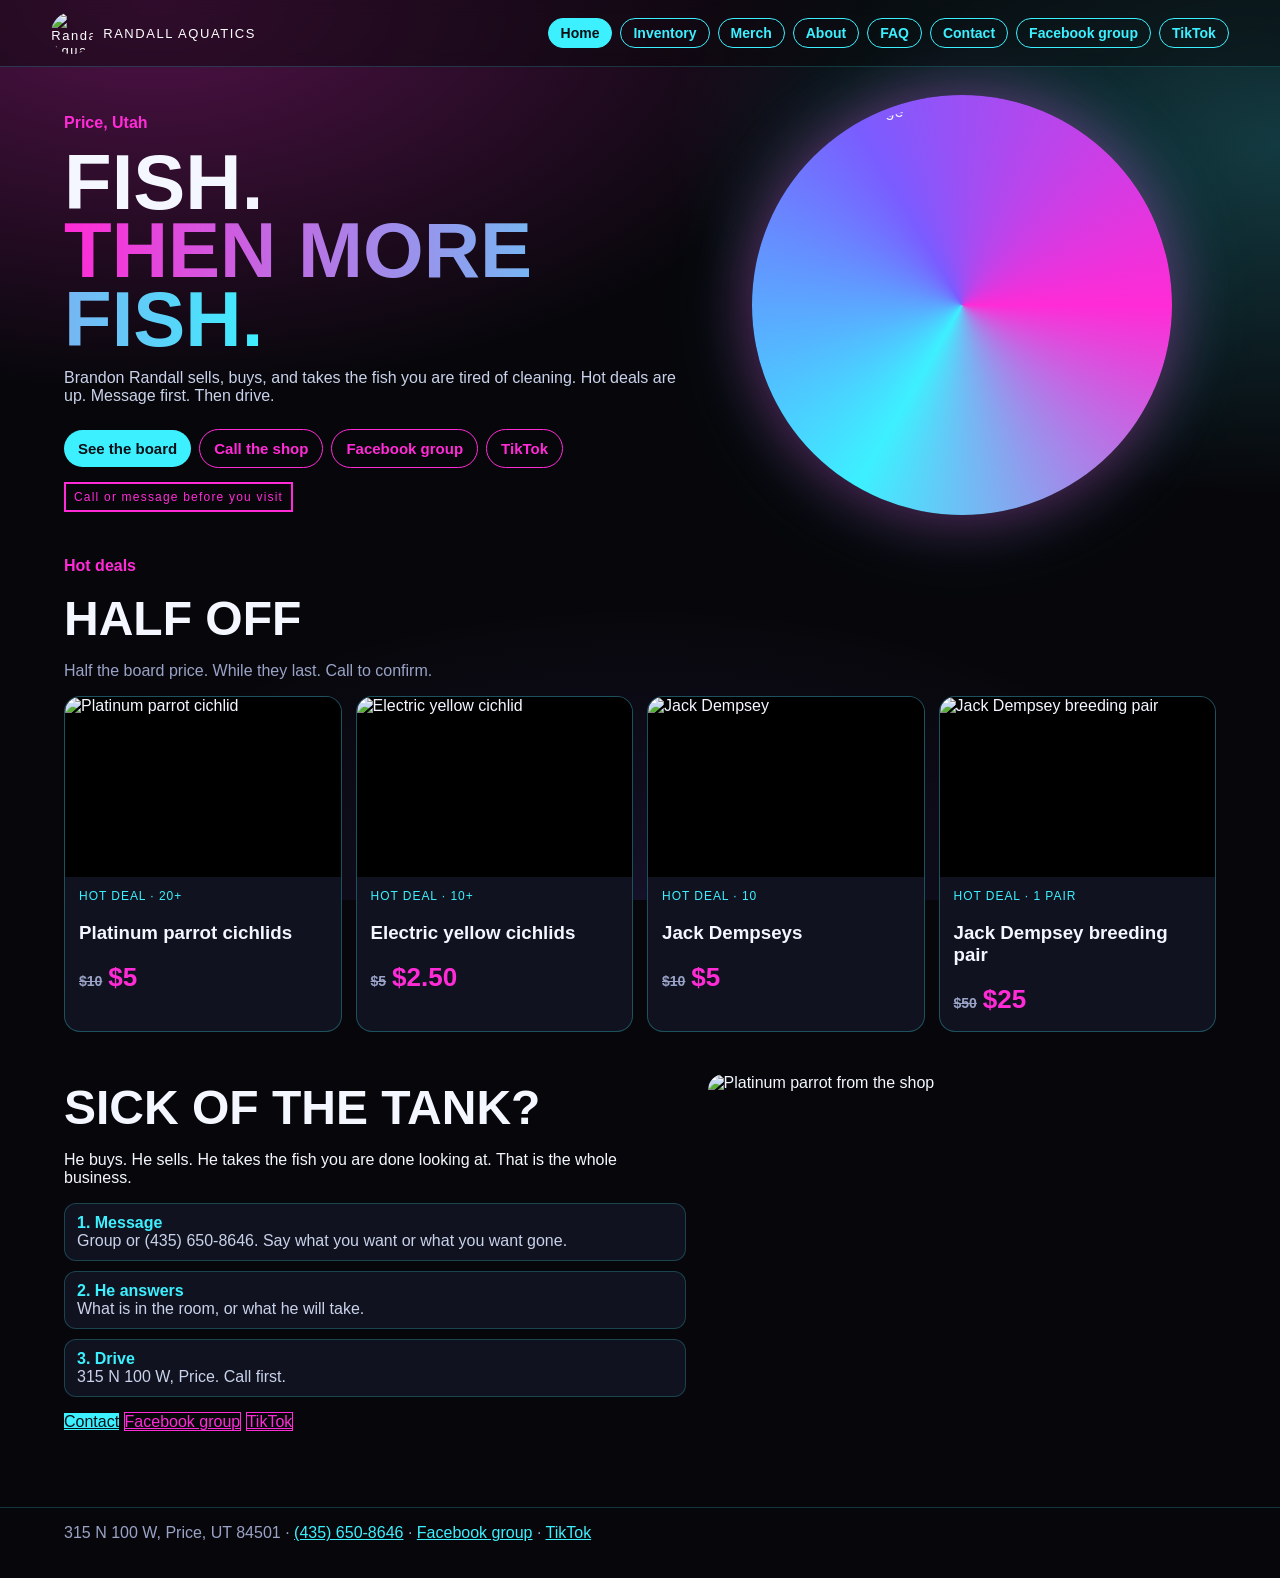
==== commit 518f9364: "Remove Electric blue Jack Dempsey from Hot Deals" ====
--- a/index.html
+++ b/index.html
@@ -3,22 +3,7 @@
 <head>
 <meta charset="utf-8">
 <meta name="viewport" content="width=device-width, initial-scale=1">
-<title>Randall Aquatics | Live Fish in Price, Utah</title>
-<meta name="description" content="Randall Aquatics, a fish buy, sell and trade room at 315 N 100 W, Price, UT 84501. See the live fish in stock, then call (435) 650-8646 or message the Facebook group before you drive.">
-<link rel="canonical" href="https://randallaquatics.com/">
-<meta property="og:type" content="website">
-<meta property="og:site_name" content="Randall Aquatics">
-<meta property="og:title" content="Randall Aquatics | Live Fish in Price, Utah">
-<meta property="og:description" content="Randall Aquatics, a fish buy, sell and trade room at 315 N 100 W, Price, UT 84501. See the live fish in stock, then call (435) 650-8646 or message the Facebook group before you drive.">
-<meta property="og:url" content="https://randallaquatics.com/">
-<meta property="og:image" content="https://randallaquatics.com/assets/jnn5ir.jpg">
-<meta property="og:image:width" content="500">
-<meta property="og:image:height" content="500">
-<meta property="og:image:alt" content="Randall Aquatics neon betta badge">
-<meta name="twitter:card" content="summary">
-<link rel="icon" href="assets/favicon.ico" sizes="16x16 32x32 48x48">
-<link rel="icon" type="image/png" sizes="32x32" href="assets/favicon-32.png">
-<link rel="apple-touch-icon" sizes="180x180" href="assets/apple-touch-icon.png">
+<title>Randall Aquatics</title>
 <style>
 :root { --ink:#07070b; --cyan:#3df0ff; --mag:#ff2bd6; --bone:#f4f7ff; --mute:#9aa3c7; }
 * { box-sizing:border-box; }
@@ -46,19 +31,17 @@
 .hot { background:var(--cyan); color:#061016; }
 .ghost { border:1px solid var(--mag) !important; color:var(--mag) !important; background:transparent; }
 .stamp { display:inline-block; margin-top:14px; border:2px solid var(--mag); color:var(--mag); letter-spacing:.1em; font-size:12px; padding:6px 8px; }
-.strip{display:flex;gap:22px;overflow:hidden;margin:28px 0 8px;color:#3df0ff;letter-spacing:.18em;font-weight:800;font-size:14px}.hot{margin-top:28px}.moves{display:grid;grid-template-columns:repeat(3,1fr);gap:14px;margin-top:14px}.grid { display:grid; grid-template-columns:repeat(3,1fr); gap:14px; margin-top:16px; }
+.grid { display:grid; grid-template-columns:repeat(auto-fill,minmax(220px,1fr)); gap:14px; margin-top:16px; }
 .card { background:#10131f; border:1px solid rgba(61,240,255,.28); border-radius:16px; overflow:hidden; }
 .card img { width:100%; height:180px; object-fit:cover; display:block; background:#000; }
 .meta { padding:12px 14px 16px; }
 .date { color:var(--cyan); font-size:12px; letter-spacing:.08em; text-transform:uppercase; }
 .price { color:var(--mag); font-size:26px; font-weight:800; }
-.sold .price { text-decoration:line-through; }
+.was { color:var(--mute); text-decoration:line-through; font-size:14px; margin-right:6px; }
 .note { color:var(--mute); max-width:44rem; }
 .two { display:grid; grid-template-columns:1.1fr .9fr; gap:22px; }
 .faq details { background:#10131f; border:1px solid rgba(61,240,255,.22); border-radius:12px; padding:12px 14px; margin:10px 0; }
 .faq summary { cursor:pointer; font-weight:700; }
-form { display:grid; gap:10px; max-width:480px; }
-input, textarea { background:#10131f; color:#fff; border:1px solid rgba(61,240,255,.3); border-radius:10px; padding:10px; font:inherit; }
 footer { padding:16px 5vw 36px; color:var(--mute); border-top:1px solid rgba(61,240,255,.2); }
 .badge-wrap { display:grid; place-items:center; width:min(420px,86vw); aspect-ratio:1; margin-inline:auto; border-radius:50%; padding:8px;
   background: conic-gradient(from 90deg, #ff2bd6, #3df0ff, #7a5cff, #ff2bd6);
@@ -66,58 +49,18 @@
   animation: rock 4.5s ease-in-out infinite; }
 .badge-wrap img { width:100%; height:100%; object-fit:cover; border-radius:50%; }
 @keyframes rock { 0%,100% { transform: rotate(-6deg); } 50% { transform: rotate(6deg); } }
-@media (max-width:800px) { .hero,.grid,.two { grid-template-columns:1fr; } }
-
-.marquee { overflow:hidden; border-top:1px solid rgba(61,240,255,.25); border-bottom:1px solid rgba(61,240,255,.25); background:rgba(12,12,20,.6); margin:28px -5vw 0; }
-.marquee p { margin:0; white-space:nowrap; letter-spacing:.12em; text-transform:uppercase; font-size:14px; padding:10px 0; color:var(--cyan); animation: ticker 22s linear infinite; }
-@keyframes ticker { from { transform:translateX(0); } to { transform:translateX(-50%); } }
+@media (max-width:800px) { .hero,.two { grid-template-columns:1fr; } }
 .home-block { margin-top:42px; }
 .home-block h2 { font-size:clamp(28px,5vw,48px); margin:6px 0 8px; }
 .steps { display:grid; gap:10px; margin:14px 0; }
 .steps div { background:#10131f; border:1px solid rgba(61,240,255,.22); border-radius:12px; padding:10px 12px; }
 .steps strong { display:block; color:var(--cyan); }
 .steps span { color:#c9d2ea; }
-
-.stamp.drive { font-size:clamp(15px,2.4vw,20px); font-weight:800; letter-spacing:.06em; padding:10px 14px; margin:10px 0 6px; border-radius:12px; background:rgba(255,43,214,.10); }
-.stock .card { overflow:visible; }
-.stock-t { width:100%; border-collapse:collapse; margin-top:8px; font-size:15px; }
-.stock-t th { text-align:left; color:var(--mute); font-size:11px; letter-spacing:.1em; text-transform:uppercase; font-weight:600; padding:0 6px 6px 0; border-bottom:1px solid rgba(61,240,255,.2); }
-.stock-t th:last-child, .stock-t td.p { text-align:right; padding-right:0; }
-.stock-t td { padding:7px 6px 7px 0; border-bottom:1px solid rgba(61,240,255,.10); vertical-align:top; }
-.stock-t tr:last-child td { border-bottom:0; }
-.stock-t td.q { color:var(--cyan); font-weight:800; white-space:nowrap; width:3.2em; }
-.stock-t td.p { color:var(--mag); font-weight:800; white-space:nowrap; }
-.stock-t tr.out td { color:#5d6480; }
-.stock-t tr.out td.n, .stock-t tr.out td.p { text-decoration:line-through; }
-.outtag { display:inline-block; margin-left:6px; font-size:11px; font-weight:800; letter-spacing:.1em; text-transform:uppercase; color:#061016; background:#5d6480; border-radius:999px; padding:1px 8px; text-decoration:none; vertical-align:1px; }
-.price small { font-size:13px; color:var(--mute); font-weight:600; }
-.compact { margin-top:14px; }
-.compact .stock-t { font-size:14px; }
-@media (max-width:800px) { .stock-t { font-size:15px; } }
-.spline { color:var(--cyan); font-size:13px; letter-spacing:.04em; margin:6px 0 2px; }
-.spcap { color:var(--mute); font-size:11px; letter-spacing:.06em; text-transform:uppercase; margin:6px 0 0; }
-.spstrip { display:grid; gap:2px; background:#000; border-radius:16px 16px 0 0; overflow:hidden; }
-.spstrip.n1 { grid-template-columns:1fr; } .spstrip.n2 { grid-template-columns:1fr 1fr; } .spstrip.n4 { grid-template-columns:1fr 1fr; }
-.spstrip figure { margin:0; position:relative; }
-.spstrip img { width:100%; height:150px; object-fit:cover; display:block; }
-.spstrip.n4 img { height:110px; }
-.spstrip figcaption { position:absolute; left:6px; bottom:6px; font-size:11px; font-weight:700; color:#fff; background:rgba(7,7,11,.72); border-radius:999px; padding:2px 8px; }
-.stock-t td.n .nw { display:flex; align-items:center; gap:8px; flex-wrap:wrap; }
-.stock-t img.rthumb { width:34px; height:34px; object-fit:cover; border-radius:8px; border:1px solid rgba(61,240,255,.3); flex:none; }
-.stock-t tr.out img.rthumb { filter:grayscale(1); opacity:.5; }
-.spcard img { height:200px; }
-.vpick { display:flex; flex-wrap:wrap; gap:10px; margin:8px 0 2px; }
-.vpick label { display:grid; gap:4px; font-size:11px; letter-spacing:.1em; text-transform:uppercase; color:var(--mute); flex:1 1 120px; }
-.vpick select { background:#0b0d16; color:#fff; border:1px solid rgba(61,240,255,.35); border-radius:999px; padding:8px 12px; font:inherit; font-size:15px; text-transform:none; letter-spacing:0; }
-.mcard img { height:280px; object-fit:cover; background:#fff; }
-.mcard .btns a.disabled { opacity:.4; pointer-events:none; }
-.vout { color:var(--mag); font-weight:700; font-size:13px; margin:6px 0 0; }
-.price s.was { color:var(--mute); font-size:18px; font-weight:600; margin-right:4px; text-decoration-thickness:2px; }
 </style>
 </head>
 <body>
 <header>
-  <a class="brand" href="#home"><img src="assets/jnn5ir.jpg" alt="Randall Aquatics badge">RANDALL AQUATICS</a>
+  <a class="brand" href="#home"><img src="https://litter.catbox.moe/jnn5ir.jpg" alt="Randall Aquatics badge">RANDALL AQUATICS</a>
   <nav>
     <a href="#home" data-p="home">Home</a>
     <a href="#inventory" data-p="inventory">Inventory</a>
@@ -130,51 +73,34 @@
   </nav>
 </header>
 <main id="app"></main>
-<footer>315 N 100 W, Price, UT 84501 · <a href="tel:+14356508646">(435) 650-8646</a> · <a href="https://www.facebook.com/groups/1390189834734450/" target="_blank" rel="noopener">Facebook group</a> · <a href="https://www.tiktok.com/@randallaquaticsllc" target="_blank" rel="noopener">TikTok</a></footer>
+<footer>315 N 100 W, Price, UT 84501 &middot; <a href="tel:+14356508646">(435) 650-8646</a> &middot; <a href="https://www.facebook.com/groups/1390189834734450/" target="_blank" rel="noopener">Facebook group</a> &middot; <a href="https://www.tiktok.com/@randallaquaticsllc" target="_blank" rel="noopener">TikTok</a></footer>
 <script>
 const pages = {
-home: `<section class="hero"><div><p class="kicker">Price, Utah · not a pet aisle</p><h1>FISH.<br><span>THEN MORE FISH.</span></h1><p class="lede">Brandon Randall buys, sells, and takes the fish you are tired of cleaning. New stock hits the Facebook group first. Message, then drive. Saves you a wasted trip.</p><div class="btns"><a class="hot" href="#inventory">See the board</a><a class="ghost" href="tel:+14356508646">Call the shop</a><a class="ghost" href="https://www.facebook.com/groups/1390189834734450/" target="_blank" rel="noopener">Facebook group</a></div><div class="stamp">Call or message before you visit</div></div><div class="badge-wrap"><img src="assets/jnn5ir.jpg" alt="Neon betta badge"></div></section>
-<section class="marquee" aria-label="Live fish in stock"><p>Hot deal: platinum parrot cichlids $5 · Electric blue rams $26 · Neon tetras $4 · Red cherry shrimp $3 · Clown loaches $18 · Betta, koi male $65 · Goldfish, small $2 · Call or message before you drive · Hot deal: platinum parrot cichlids $5 · Electric blue rams $26 · Neon tetras $4 · Red cherry shrimp $3 · Clown loaches $18 · Betta, koi male $65 · Goldfish, small $2 · Call or message before you drive · </p></section>
-<section class="home-block"><p class="kicker">Hot on the board</p><h2>HOT DEALS</h2><div class="stamp drive">Half off the board price. Call or message before you drive.</div><div class="grid">
-<article class="card spcard deal"><img src="assets/sp-parrot.jpg" alt="Platinum parrot cichlid (species photo)" loading="lazy" decoding="async" width="600" height="400"><div class="meta"><div class="date">Cichlids · 20+ in stock</div><h3>Platinum parrot cichlids</h3><div class="price"><s class="was">$10</s> $5 <small>each</small></div><p>Twenty-plus in the room. The one that looks expensive and now really is not.</p><p class="spcap">Species photo, not the exact fish</p></div></article>
-<article class="card spcard deal"><img src="assets/sp-yellow.jpg" alt="Electric yellow cichlid (species photo)" loading="lazy" decoding="async" width="600" height="400"><div class="meta"><div class="date">Cichlids · 10+ in stock</div><h3>Electric yellow cichlids</h3><div class="price"><s class="was">$5</s> $2.50 <small>each</small></div><p>Ten-plus. Yellow enough to see from the parking lot.</p><p class="spcap">Species photo, not the exact fish</p></div></article>
-<article class="card spcard deal"><img src="assets/sp-yellow.jpg" alt="Electric yellow cichlid (species photo)" loading="lazy" decoding="async" width="600" height="400"><div class="meta"><div class="date">Cichlids · 20+ in stock</div><h3>Baby electric yellow cichlids</h3><div class="price"><s class="was">$2</s> $1 <small>each</small></div><p>Twenty-plus babies. A buck each. Grow your own yellow wall.</p><p class="spcap">Species photo, not the exact fish</p></div></article>
-<article class="card spcard deal"><img src="assets/sp-jackdempsey.jpg" alt="Jack Dempsey (species photo)" loading="lazy" decoding="async" width="600" height="400"><div class="meta"><div class="date">Cichlids · 10 in stock</div><h3>Jack Dempseys</h3><div class="price"><s class="was">$10</s> $5 <small>each</small></div><p>Ten of them. Tough, hungry, and five bucks.</p><p class="spcap">Species photo, not the exact fish</p></div></article>
-<article class="card spcard deal"><img src="assets/sp-jackdempsey.jpg" alt="Jack Dempsey (species photo)" loading="lazy" decoding="async" width="600" height="400"><div class="meta"><div class="date">Cichlids · 4 in stock</div><h3>Electric blue Jack Dempsey</h3><div class="price"><s class="was">$30</s> $15 <small>each</small></div><p>Four left. The blue one everybody asks about, at half.</p><p class="spcap">Species photo, not the exact fish</p></div></article>
-<article class="card spcard deal"><img src="assets/sp-jackdempsey.jpg" alt="Jack Dempsey (species photo)" loading="lazy" decoding="async" width="600" height="400"><div class="meta"><div class="date">Cichlids · 1 pair in stock</div><h3>Jack Dempsey breeding pair</h3><div class="price"><s class="was">$50</s> $25 <small>each</small></div><p>One breeding pair. Half price. They already did the dating part.</p><p class="spcap">Species photo, not the exact fish</p></div></article>
-</div><div class="btns"><a class="hot" href="#inventory">See the full inventory</a><a class="ghost" href="tel:+14356508646">Call the shop</a><a class="ghost" href="https://www.facebook.com/groups/1390189834734450/" target="_blank" rel="noopener">Message the group</a></div></section>
-<section class="home-block"><p class="kicker">Already gone</p><div class="two"><article class="card sold"><img src="assets/g5kvar.jpg" alt="Sold betta"><div class="meta"><div class="date">Apr 22, 2026 · sold</div><h3>Blue and red betta</h3><div class="price">$40</div><p>Bigger one $40. Blue baby $25. Sold. The good ones go fast.</p><p><a href="https://www.facebook.com/groups/1390189834734450/posts/2522903678129721/" target="_blank" rel="noopener">Open the post</a></p></div></article><div><h2>SICK OF THE TANK?</h2><p>He buys. He sells. He takes the fish you are done looking at. That is the whole business. No speech. No loyalty card.</p><div class="steps"><div><strong>1. Message</strong><span>Group or (435) 650-8646. Say what you want or what you want gone.</span></div><div><strong>2. He answers</strong><span>What is in the room, or what he will take. Not a guess.</span></div><div><strong>3. Drive</strong><span>315 N 100 W, Price. Message first, then come get your fish.</span></div></div><p><a class="hot btn" href="#contact">Contact</a> <a class="ghost btn" href="https://www.facebook.com/groups/1390189834734450/" target="_blank" rel="noopener">Facebook group</a></p></div></div></section>`,
-inventory: `<p class="kicker">Price, Utah · stock moves</p><h1>LIVE FISH<br><span>IN STOCK.</span></h1><div class="stamp drive">Call or message before you drive.</div><p class="note">Brandon’s current stock list. Fish sell fast, so what is here this morning might be gone by tonight.</p><div class="btns"><a class="hot" href="tel:+14356508646">Call the shop</a><a class="ghost" href="https://www.facebook.com/groups/1390189834734450/" target="_blank" rel="noopener">Message the group</a></div>
-<div class="grid stock">
-<article class="card stockcard"><div class="spstrip n1"><figure><img src="assets/sp-cherry.jpg" alt="Red cherry shrimp (species photo)" loading="lazy" decoding="async" width="600" height="400"><figcaption>Red cherry shrimp</figcaption></figure></div><div class="meta"><p class="spcap">Species photo, not the exact fish</p><div class="date">Shrimp/snails/frogs</div><table class="stock-t"><thead><tr><th>Qty</th><th>Fish</th><th>Each</th></tr></thead><tbody><tr><td class="q">20+</td><td class="n"><div class="nw"><img class="rthumb" src="assets/sp-cherry.jpg" alt="Red cherry shrimp (species photo)" loading="lazy" decoding="async" width="600" height="400"><span class="nm">Red cherry shrimp</span></div></td><td class="p">$3</td></tr><tr><td class="q">5</td><td class="n"><div class="nw"><img class="rthumb" src="assets/sp-bluevelvet.jpg" alt="Blue velvet shrimp (species photo)" loading="lazy" decoding="async" width="400" height="267"><span class="nm">Blue velvet shrimp</span></div></td><td class="p">$8</td></tr><tr><td class="q">30+</td><td class="n"><div class="nw"><img class="rthumb" src="assets/sp-ramshorn.jpg" alt="Ramshorn snail (species photo)" loading="lazy" decoding="async" width="400" height="267"><span class="nm">Ramshorn snails</span></div></td><td class="p">$2</td></tr><tr><td class="q">4</td><td class="n"><div class="nw"><img class="rthumb" src="assets/sp-jademystery.jpg" alt="Jade mystery snail (species photo)" loading="lazy" decoding="async" width="400" height="267"><span class="nm">Jade mystery snails</span></div></td><td class="p">$5</td></tr><tr><td class="q">4</td><td class="n"><div class="nw"><img class="rthumb" src="assets/sp-assassin.jpg" alt="Assassin snail (species photo)" loading="lazy" decoding="async" width="400" height="267"><span class="nm">Assassin snails</span></div></td><td class="p">$4</td></tr><tr><td class="q">2</td><td class="n"><div class="nw"><img class="rthumb" src="assets/sp-albinofrog.jpg" alt="Albino dwarf frog (species photo)" loading="lazy" decoding="async" width="400" height="267"><span class="nm">Albino dwarf frogs</span></div></td><td class="p">$12</td></tr><tr><td class="q">5</td><td class="n"><div class="nw"><img class="rthumb" src="assets/sp-africanfrog.jpg" alt="African dwarf frog (species photo)" loading="lazy" decoding="async" width="400" height="267"><span class="nm">African dwarf frogs</span></div></td><td class="p">$10</td></tr></tbody></table></div></article>
-<article class="card stockcard"><div class="spstrip n2"><figure><img src="assets/sp-blackneon.jpg" alt="Black neon tetra (species photo)" loading="lazy" decoding="async" width="600" height="400"><figcaption>Black neon tetra</figcaption></figure><figure><img src="assets/sp-neon.jpg" alt="Neon tetra (species photo)" loading="lazy" decoding="async" width="600" height="400"><figcaption>Neon tetra</figcaption></figure></div><div class="meta"><p class="spcap">Species photo, not the exact fish</p><div class="date">Tetras/danios</div><table class="stock-t"><thead><tr><th>Qty</th><th>Fish</th><th>Each</th></tr></thead><tbody><tr><td class="q">9</td><td class="n"><div class="nw"><img class="rthumb" src="assets/sp-glowlight.jpg" alt="Glowlight tetra (species photo)" loading="lazy" decoding="async" width="400" height="267"><span class="nm">Glowlight tetras</span></div></td><td class="p">$5</td></tr><tr><td class="q">6</td><td class="n"><div class="nw"><img class="rthumb" src="assets/sp-blackneon.jpg" alt="Black neon tetra (species photo)" loading="lazy" decoding="async" width="600" height="400"><span class="nm">Black neon tetras</span></div></td><td class="p">$5</td></tr><tr><td class="q">6</td><td class="n"><div class="nw"><img class="rthumb" src="assets/sp-rummynose.jpg" alt="Rummy nose tetra (species photo)" loading="lazy" decoding="async" width="400" height="267"><span class="nm">Rummy nose tetras</span></div></td><td class="p">$8</td></tr><tr><td class="q">8</td><td class="n"><div class="nw"><img class="rthumb" src="assets/sp-neon.jpg" alt="Neon tetra (species photo)" loading="lazy" decoding="async" width="600" height="400"><span class="nm">Neon tetras</span></div></td><td class="p">$4</td></tr><tr><td class="q">10</td><td class="n"><div class="nw"><img class="rthumb" src="assets/sp-zebradanio.jpg" alt="Zebra danio (species photo)" loading="lazy" decoding="async" width="400" height="267"><span class="nm">Zebra danios</span></div></td><td class="p">$5</td></tr><tr><td class="q">3</td><td class="n"><div class="nw"><img class="rthumb" src="assets/sp-celestial.jpg" alt="Celestial pearl danio (species photo)" loading="lazy" decoding="async" width="400" height="267"><span class="nm">Celestial pearl danios</span></div></td><td class="p">$14</td></tr><tr><td class="q">2</td><td class="n"><div class="nw"><span class="nm">Gold ring danios</span></div></td><td class="p">$10</td></tr><tr><td class="q">5</td><td class="n"><div class="nw"><img class="rthumb" src="assets/sp-zebradanio.jpg" alt="Zebra danio (species photo)" loading="lazy" decoding="async" width="400" height="267"><span class="nm">Long fin zebra danios</span></div></td><td class="p">$10</td></tr></tbody></table></div></article>
-<article class="card stockcard"><div class="spstrip n2"><figure><img src="assets/sp-cory.jpg" alt="Cory catfish (species photo)" loading="lazy" decoding="async" width="600" height="400"><figcaption>Cory catfish</figcaption></figure><figure><img src="assets/sp-bristlenose.jpg" alt="Bristlenose pleco (species photo)" loading="lazy" decoding="async" width="600" height="400"><figcaption>Bristlenose pleco</figcaption></figure></div><div class="meta"><p class="spcap">Species photo, not the exact fish</p><div class="date">Corys/catfish/plecos</div><table class="stock-t"><thead><tr><th>Qty</th><th>Fish</th><th>Each</th></tr></thead><tbody><tr><td class="q">4</td><td class="n"><div class="nw"><img class="rthumb" src="assets/sp-cory.jpg" alt="Cory catfish (species photo)" loading="lazy" decoding="async" width="600" height="400"><span class="nm">Julii cory cats</span></div></td><td class="p">$12</td></tr><tr><td class="q">4</td><td class="n"><div class="nw"><img class="rthumb" src="assets/sp-cory.jpg" alt="Cory catfish (species photo)" loading="lazy" decoding="async" width="600" height="400"><span class="nm">Panda cory cats</span></div></td><td class="p">$10</td></tr><tr><td class="q">5</td><td class="n"><div class="nw"><img class="rthumb" src="assets/sp-upsidedown.jpg" alt="Upside-down catfish (species photo)" loading="lazy" decoding="async" width="400" height="267"><span class="nm">Upside-down catfish</span></div></td><td class="p">$22</td></tr><tr><td class="q">3</td><td class="n"><div class="nw"><img class="rthumb" src="assets/sp-bristlenose.jpg" alt="Bristlenose pleco (species photo)" loading="lazy" decoding="async" width="600" height="400"><span class="nm">Baby bristlenose pleco albino</span></div></td><td class="p">$7</td></tr><tr><td class="q">3</td><td class="n"><div class="nw"><img class="rthumb" src="assets/sp-bristlenose.jpg" alt="Bristlenose pleco (species photo)" loading="lazy" decoding="async" width="600" height="400"><span class="nm">Baby bristlenose pleco black</span></div></td><td class="p">$5</td></tr></tbody></table></div></article>
-<article class="card stockcard"><div class="spstrip n1"><figure><img src="assets/sp-platy.jpg" alt="Platy (species photo)" loading="lazy" decoding="async" width="600" height="400"><figcaption>Platy</figcaption></figure></div><div class="meta"><p class="spcap">Species photo, not the exact fish</p><div class="date">Livebearers</div><table class="stock-t"><thead><tr><th>Qty</th><th>Fish</th><th>Each</th></tr></thead><tbody><tr><td class="q">2</td><td class="n"><div class="nw"><img class="rthumb" src="assets/sp-swordtail.jpg" alt="Swordtail (species photo)" loading="lazy" decoding="async" width="400" height="267"><span class="nm">Koi swordtails</span></div></td><td class="p">$10</td></tr><tr><td class="q">3</td><td class="n"><div class="nw"><img class="rthumb" src="assets/sp-swordtail.jpg" alt="Swordtail (species photo)" loading="lazy" decoding="async" width="400" height="267"><span class="nm">Red and white swordtails</span></div></td><td class="p">$10</td></tr><tr><td class="q">2</td><td class="n"><div class="nw"><img class="rthumb" src="assets/sp-swordtail.jpg" alt="Swordtail (species photo)" loading="lazy" decoding="async" width="400" height="267"><span class="nm">Red swordtails</span></div></td><td class="p">$10</td></tr><tr><td class="q">5</td><td class="n"><div class="nw"><img class="rthumb" src="assets/sp-balloonmolly.jpg" alt="Balloon molly (species photo)" loading="lazy" decoding="async" width="400" height="267"><span class="nm">Balloon mollies</span></div></td><td class="p">$10</td></tr><tr><td class="q">6</td><td class="n"><div class="nw"><img class="rthumb" src="assets/sp-platy.jpg" alt="Platy (species photo)" loading="lazy" decoding="async" width="600" height="400"><span class="nm">Platies</span></div></td><td class="p">$5</td></tr><tr><td class="q">7</td><td class="n"><div class="nw"><img class="rthumb" src="assets/sp-endler.jpg" alt="Endler (species photo)" loading="lazy" decoding="async" width="400" height="267"><span class="nm">Endler females</span></div></td><td class="p">$6</td></tr><tr><td class="q">6</td><td class="n"><div class="nw"><img class="rthumb" src="assets/sp-cobraguppy.jpg" alt="Green cobra guppy (species photo)" loading="lazy" decoding="async" width="400" height="267"><span class="nm">Green cobra guppies male</span></div></td><td class="p">$5</td></tr></tbody></table></div></article>
-<article class="card stockcard"><div class="spstrip n2"><figure><img src="assets/sp-highfin.jpg" alt="Highfin banded shark (species photo)" loading="lazy" decoding="async" width="600" height="400"><figcaption>Highfin banded shark</figcaption></figure><figure><img src="assets/sp-rainbow.jpg" alt="Rainbow shark (species photo)" loading="lazy" decoding="async" width="600" height="400"><figcaption>Rainbow shark</figcaption></figure></div><div class="meta"><p class="spcap">Species photo, not the exact fish</p><div class="date">Sharks/barbs/loaches</div><table class="stock-t"><thead><tr><th>Qty</th><th>Fish</th><th>Each</th></tr></thead><tbody><tr><td class="q">4</td><td class="n"><div class="nw"><img class="rthumb" src="assets/sp-roseline.jpg" alt="Roseline shark (species photo)" loading="lazy" decoding="async" width="400" height="267"><span class="nm">Roseline sharks</span></div></td><td class="p">$24</td></tr><tr><td class="q">5</td><td class="n"><div class="nw"><img class="rthumb" src="assets/sp-redtail.jpg" alt="Redtail shark (species photo)" loading="lazy" decoding="async" width="400" height="267"><span class="nm">Redtail sharks</span></div></td><td class="p">$10</td></tr><tr><td class="q">5</td><td class="n"><div class="nw"><img class="rthumb" src="assets/sp-rainbow.jpg" alt="Rainbow shark (species photo)" loading="lazy" decoding="async" width="600" height="400"><span class="nm">Rainbow sharks</span></div></td><td class="p">$10</td></tr><tr><td class="q">7</td><td class="n"><div class="nw"><img class="rthumb" src="assets/sp-bala.jpg" alt="Bala shark (species photo)" loading="lazy" decoding="async" width="400" height="267"><span class="nm">Bala sharks</span></div></td><td class="p">$14</td></tr><tr><td class="q">2</td><td class="n"><div class="nw"><img class="rthumb" src="assets/sp-highfin.jpg" alt="Highfin banded shark (species photo)" loading="lazy" decoding="async" width="600" height="400"><span class="nm">Highfin banded sharks</span></div></td><td class="p">$50</td></tr><tr><td class="q">2</td><td class="n"><div class="nw"><img class="rthumb" src="assets/sp-honeygourami.jpg" alt="Honey dwarf gourami (species photo)" loading="lazy" decoding="async" width="400" height="267"><span class="nm">Honey dwarf gouramis</span></div></td><td class="p">$15</td></tr><tr><td class="q">6</td><td class="n"><div class="nw"><img class="rthumb" src="assets/sp-tigerbarb.jpg" alt="Tiger barb (species photo)" loading="lazy" decoding="async" width="400" height="267"><span class="nm">Albino tiger barbs</span></div></td><td class="p">$8</td></tr><tr><td class="q">2</td><td class="n"><div class="nw"><img class="rthumb" src="assets/sp-tigerbarb.jpg" alt="Tiger barb (species photo)" loading="lazy" decoding="async" width="400" height="267"><span class="nm">Tiger barbs</span></div></td><td class="p">$8</td></tr><tr><td class="q">3</td><td class="n"><div class="nw"><img class="rthumb" src="assets/sp-clownloach.jpg" alt="Clown loach (species photo)" loading="lazy" decoding="async" width="400" height="267"><span class="nm">Clown loaches</span></div></td><td class="p">$18</td></tr><tr><td class="q">3</td><td class="n"><div class="nw"><img class="rthumb" src="assets/sp-algaeeater.jpg" alt="Chinese algae eater (species photo)" loading="lazy" decoding="async" width="400" height="267"><span class="nm">Chinese algae eaters</span></div></td><td class="p">$10</td></tr></tbody></table></div></article>
-<article class="card stockcard"><div class="spstrip n4"><figure><img src="assets/sp-parrot.jpg" alt="Platinum parrot cichlid (species photo)" loading="lazy" decoding="async" width="600" height="400"><figcaption>Platinum parrot cichlid</figcaption></figure><figure><img src="assets/sp-yellow.jpg" alt="Electric yellow cichlid (species photo)" loading="lazy" decoding="async" width="600" height="400"><figcaption>Electric yellow cichlid</figcaption></figure><figure><img src="assets/sp-ram.jpg" alt="Electric blue ram (species photo)" loading="lazy" decoding="async" width="600" height="400"><figcaption>Electric blue ram</figcaption></figure><figure><img src="assets/sp-jackdempsey.jpg" alt="Jack Dempsey (species photo)" loading="lazy" decoding="async" width="600" height="400"><figcaption>Jack Dempsey</figcaption></figure></div><div class="meta"><p class="spcap">Species photo, not the exact fish</p><div class="date">Cichlids</div><table class="stock-t"><thead><tr><th>Qty</th><th>Fish</th><th>Each</th></tr></thead><tbody><tr><td class="q">10+</td><td class="n"><div class="nw"><img class="rthumb" src="assets/sp-yellow.jpg" alt="Electric yellow cichlid (species photo)" loading="lazy" decoding="async" width="600" height="400"><span class="nm">Electric yellow cichlids</span></div></td><td class="p">$5</td></tr><tr><td class="q">20+</td><td class="n"><div class="nw"><img class="rthumb" src="assets/sp-yellow.jpg" alt="Electric yellow cichlid (species photo)" loading="lazy" decoding="async" width="600" height="400"><span class="nm">Baby electric yellow cichlids</span></div></td><td class="p">$2</td></tr><tr><td class="q">4</td><td class="n"><div class="nw"><img class="rthumb" src="assets/sp-ram.jpg" alt="Electric blue ram (species photo)" loading="lazy" decoding="async" width="600" height="400"><span class="nm">Electric blue rams</span></div></td><td class="p">$26</td></tr><tr><td class="q">1</td><td class="n"><div class="nw"><img class="rthumb" src="assets/sp-jackdempsey.jpg" alt="Jack Dempsey (species photo)" loading="lazy" decoding="async" width="600" height="400"><span class="nm">Jack Dempsey breeding pair</span></div></td><td class="p">$50</td></tr><tr><td class="q">4</td><td class="n"><div class="nw"><img class="rthumb" src="assets/sp-jackdempsey.jpg" alt="Jack Dempsey (species photo)" loading="lazy" decoding="async" width="600" height="400"><span class="nm">Electric blue Jack Dempsey</span></div></td><td class="p">$30</td></tr><tr><td class="q">10</td><td class="n"><div class="nw"><img class="rthumb" src="assets/sp-jackdempsey.jpg" alt="Jack Dempsey (species photo)" loading="lazy" decoding="async" width="600" height="400"><span class="nm">Jack Dempseys</span></div></td><td class="p">$10</td></tr><tr><td class="q">20+</td><td class="n"><div class="nw"><img class="rthumb" src="assets/sp-parrot.jpg" alt="Platinum parrot cichlid (species photo)" loading="lazy" decoding="async" width="600" height="400"><span class="nm">Platinum parrot cichlids</span></div></td><td class="p">$10</td></tr></tbody></table></div></article>
-<article class="card stockcard"><div class="spstrip n2"><figure><img src="assets/sp-goldfish.jpg" alt="Goldfish (species photo)" loading="lazy" decoding="async" width="600" height="400"><figcaption>Goldfish</figcaption></figure><figure><img src="assets/sp-shubunkin.jpg" alt="Shubunkin goldfish (species photo)" loading="lazy" decoding="async" width="600" height="400"><figcaption>Shubunkin goldfish</figcaption></figure></div><div class="meta"><p class="spcap">Species photo, not the exact fish</p><div class="date">Goldfish</div><table class="stock-t"><thead><tr><th>Qty</th><th>Fish</th><th>Each</th></tr></thead><tbody><tr><td class="q">48</td><td class="n"><div class="nw"><img class="rthumb" src="assets/sp-goldfish.jpg" alt="Goldfish (species photo)" loading="lazy" decoding="async" width="600" height="400"><span class="nm">Goldfish, small</span></div></td><td class="p">$2</td></tr><tr><td class="q">2</td><td class="n"><div class="nw"><img class="rthumb" src="assets/sp-goldfish.jpg" alt="Goldfish (species photo)" loading="lazy" decoding="async" width="600" height="400"><span class="nm">Goldfish, medium</span></div></td><td class="p">$5</td></tr><tr class="out"><td class="q">0</td><td class="n"><div class="nw"><img class="rthumb" src="assets/sp-goldfish.jpg" alt="Goldfish (species photo)" loading="lazy" decoding="async" width="600" height="400"><span class="nm">Goldfish, large</span> <span class="outtag">Out</span></div></td><td class="p">$10</td></tr><tr><td class="q">19</td><td class="n"><div class="nw"><img class="rthumb" src="assets/sp-shubunkin.jpg" alt="Shubunkin goldfish (species photo)" loading="lazy" decoding="async" width="600" height="400"><span class="nm">Shubunkin goldfish, small</span></div></td><td class="p">$10</td></tr><tr><td class="q">3</td><td class="n"><div class="nw"><img class="rthumb" src="assets/sp-shubunkin.jpg" alt="Shubunkin goldfish (species photo)" loading="lazy" decoding="async" width="600" height="400"><span class="nm">Shubunkin goldfish, medium</span></div></td><td class="p">$12</td></tr><tr class="out"><td class="q">0</td><td class="n"><div class="nw"><img class="rthumb" src="assets/sp-shubunkin.jpg" alt="Shubunkin goldfish (species photo)" loading="lazy" decoding="async" width="600" height="400"><span class="nm">Shubunkin goldfish, large</span> <span class="outtag">Out</span></div></td><td class="p">$15</td></tr></tbody></table></div></article>
-<article class="card stockcard"><div class="spstrip n1"><figure><img src="assets/sp-koibetta.jpg" alt="Koi betta (species photo)" loading="lazy" decoding="async" width="600" height="400"><figcaption>Koi betta</figcaption></figure></div><div class="meta"><p class="spcap">Species photo, not the exact fish</p><div class="date">Bettas</div><table class="stock-t"><thead><tr><th>Qty</th><th>Fish</th><th>Each</th></tr></thead><tbody><tr><td class="q">4</td><td class="n"><div class="nw"><img class="rthumb" src="assets/sp-koibetta.jpg" alt="Koi betta (species photo)" loading="lazy" decoding="async" width="600" height="400"><span class="nm">Betta, koi female</span></div></td><td class="p">$60</td></tr><tr><td class="q">4</td><td class="n"><div class="nw"><img class="rthumb" src="assets/sp-koibetta.jpg" alt="Koi betta (species photo)" loading="lazy" decoding="async" width="600" height="400"><span class="nm">Betta, koi male</span></div></td><td class="p">$65</td></tr><tr><td class="q">4</td><td class="n"><div class="nw"><img class="rthumb" src="assets/sp-halfmoon.jpg" alt="Halfmoon betta (species photo)" loading="lazy" decoding="async" width="400" height="267"><span class="nm">Betta, halfmoon male</span></div></td><td class="p">$30</td></tr><tr><td class="q">2</td><td class="n"><div class="nw"><img class="rthumb" src="assets/sp-koibetta.jpg" alt="Koi betta (species photo)" loading="lazy" decoding="async" width="600" height="400"><span class="nm">Betta, classic male</span></div></td><td class="p">$18</td></tr><tr><td class="q">2</td><td class="n"><div class="nw"><img class="rthumb" src="assets/sp-crowntail.jpg" alt="Crowntail betta (species photo)" loading="lazy" decoding="async" width="400" height="267"><span class="nm">Betta, crowntail male</span></div></td><td class="p">$24</td></tr></tbody></table></div></article>
-</div><p class="note">Qty is how many. Price is each. “Out” means gone for now. Ask and he will tell you when it is back.</p><div class="btns"><a class="hot" href="tel:+14356508646">Call the shop</a><a class="ghost" href="https://www.facebook.com/groups/1390189834734450/" target="_blank" rel="noopener">Message the group</a></div>`,
-merch: `<p class="kicker">Real merch. Real checkout.</p><h1>GEAR.<br><span>ACTUALLY FOR SALE.</span></h1><div class="stamp drive">Sold and shipped by Shit Stir Co. Checkout is secure through Shopify.</div><p class="note">The neon betta badge on shirts, hoodies, a hat and a backpack. Printed after you order. Pick a size and color, hit Buy, and Shopify takes it from there. The fish are still a phone call. The shirt is not.</p><div class="grid">
-<article class="card mcard" data-h="randall-aquatics"><img src="assets/sm-randall-aquatics-00.jpg" alt="Randall Aquatics, Black" loading="lazy" decoding="async"><div class="meta"><div class="date">Adult tee · $24.99–$34.99</div><h3>Randall Aquatics</h3><div class="price" data-price>$24.99</div><p>The adult tee. Badge on the front. Wear the fish so you stop talking about the fish.</p><div class="vpick"><label>Color<select data-opt="Color"><option>Vintage Black</option><option>Dark Grey</option><option>Charity Pink</option><option>Teal</option><option>Athletic Heather</option><option>Heather Dust</option><option>White</option><option selected>Black</option></select></label><label>Size<select data-opt="Size"><option selected>XS</option><option>S</option><option>M</option><option>L</option><option>XL</option><option>2XL</option><option>3XL</option><option>4XL</option><option>5XL</option></select></label></div><div class="btns"><a class="hot" data-buy href="https://shop.shitstirco.com/cart/59846740050001:1" rel="noopener">Buy · $24.99</a><a class="ghost" href="https://www.shitstirco.com/p/randall-aquatics" target="_blank" rel="noopener">See it on Shit Stir Co</a></div><p class="vout" data-out hidden>That combo is sold out. Pick another.</p></div></article>
-<article class="card mcard" data-h="youth-randall-aquatics"><img src="assets/sm-youth-randall-aquatics-08.jpg" alt="Youth Randall Aquatics, Black" loading="lazy" decoding="async"><div class="meta"><div class="date">Youth tee · $22.99</div><h3>Youth Randall Aquatics</h3><div class="price" data-price>$22.99</div><p>Kid size. Big print on the back. Betta than your ex, says the shirt, not us.</p><div class="vpick"><label>Color<select data-opt="Color"><option>Navy</option><option>Dark Grey Heather</option><option>Pink</option><option>Heather Dust</option><option>White</option><option selected>Black</option></select></label><label>Size<select data-opt="Size"><option selected>S</option><option>M</option><option>L</option><option>XL</option></select></label></div><div class="btns"><a class="hot" data-buy href="https://shop.shitstirco.com/cart/59846777241681:1" rel="noopener">Buy · $22.99</a><a class="ghost" href="https://www.shitstirco.com/p/youth-randall-aquatics" target="_blank" rel="noopener">See it on Shit Stir Co</a></div><p class="vout" data-out hidden>That combo is sold out. Pick another.</p></div></article>
-<article class="card mcard" data-h="women-s-fitted-racerback-tank-top-1"><img src="assets/sm-women-s-fitted-racerback-tan-14.jpg" alt="Women’s fitted racerback tank top, Black" loading="lazy" decoding="async"><div class="meta"><div class="date">Women’s tank · $22.00–$25.00</div><h3>Women’s fitted racerback tank top</h3><div class="price" data-price>$22.00</div><p>Fitted racerback. Full Randall print on the back.</p><div class="vpick"><label>Color<select data-opt="Color"><option>Hot Pink</option><option>Tahiti Blue</option><option>Cancun</option><option>White</option><option selected>Black</option></select></label><label>Size<select data-opt="Size"><option selected>XS</option><option>S</option><option>M</option><option>L</option><option>XL</option><option>2XL</option></select></label></div><div class="btns"><a class="hot" data-buy href="https://shop.shitstirco.com/cart/59846807224401:1" rel="noopener">Buy · $22.00</a><a class="ghost" href="https://www.shitstirco.com/p/women-s-fitted-racerback-tank-top-1" target="_blank" rel="noopener">See it on Shit Stir Co</a></div><p class="vout" data-out hidden>That combo is sold out. Pick another.</p></div></article>
-<article class="card mcard" data-h="toddler-short-sleeve-tee-5"><img src="assets/sm-toddler-short-sleeve-tee-5-19.jpg" alt="Toddler Randall Aquatics, Black" loading="lazy" decoding="async"><div class="meta"><div class="date">Toddler tee · $21.99</div><h3>Toddler Randall Aquatics</h3><div class="price" data-price>$21.99</div><p>Toddler tee. Print on the back. For the smallest person in the fish room.</p><div class="vpick"><label>Color<select data-opt="Color"><option>Heather Columbia Blue</option><option>Pink</option><option>White</option><option selected>Black</option></select></label><label>Size<select data-opt="Size"><option selected>2T</option><option>3T</option><option>4T</option><option>5T</option></select></label></div><div class="btns"><a class="hot" data-buy href="https://shop.shitstirco.com/cart/59846792216657:1" rel="noopener">Buy · $21.99</a><a class="ghost" href="https://www.shitstirco.com/p/toddler-short-sleeve-tee-5" target="_blank" rel="noopener">See it on Shit Stir Co</a></div><p class="vout" data-out hidden>That combo is sold out. Pick another.</p></div></article>
-<article class="card mcard" data-h="dad-hat-1"><img src="assets/sm-dad-hat-1-23.jpg" alt="Dad hat, product" loading="lazy" decoding="async"><div class="meta"><div class="date">Hat · $24.99</div><h3>Dad hat</h3><div class="price" data-price>$24.99</div><p>Embroidered badge. One size. Covers the hair you lost cleaning tanks.</p><p class="spcap">One size</p><div class="btns"><a class="hot" data-buy href="https://shop.shitstirco.com/cart/59846759252049:1" rel="noopener">Buy · $24.99</a><a class="ghost" href="https://www.shitstirco.com/p/dad-hat-1" target="_blank" rel="noopener">See it on Shit Stir Co</a></div><p class="vout" data-out hidden>That combo is sold out. Pick another.</p></div></article>
-<article class="card mcard" data-h="backpack-randall-aquatics"><img src="assets/sm-backpack-randall-aquatics-24.jpg" alt="Backpack Randall Aquatics, product" loading="lazy" decoding="async"><div class="meta"><div class="date">Backpack · $48.00</div><h3>Backpack Randall Aquatics</h3><div class="price" data-price>$48.00</div><p>All-over print backpack with the badge. Fits more than a bag of fish.</p><p class="spcap">One size</p><div class="btns"><a class="hot" data-buy href="https://shop.shitstirco.com/cart/60106639933521:1" rel="noopener">Buy · $48.00</a><a class="ghost" href="https://www.shitstirco.com/p/backpack-randall-aquatics" target="_blank" rel="noopener">See it on Shit Stir Co</a></div><p class="vout" data-out hidden>That combo is sold out. Pick another.</p></div></article>
-<article class="card mcard" data-h="unisex-hoodie-randall-aquatics"><img src="assets/sm-unisex-hoodie-randall-aquati-25.jpg" alt="Unisex Hoodie Randall Aquatics, Black" loading="lazy" decoding="async"><div class="meta"><div class="date">Hoodie · $40.00–$44.00</div><h3>Unisex Hoodie Randall Aquatics</h3><div class="price" data-price>$40.00</div><p>Pullover hoodie. Badge on the chest. For the cold walk to the fish room.</p><div class="vpick"><label>Color<select data-opt="Color"><option>Charcoal Heather</option><option>Carbon Grey</option><option>White</option><option selected>Black</option></select></label><label>Size<select data-opt="Size"><option selected>S</option><option>M</option><option>L</option><option>XL</option><option>2XL</option><option>3XL</option></select></label></div><div class="btns"><a class="hot" data-buy href="https://shop.shitstirco.com/cart/60101698125905:1" rel="noopener">Buy · $40.00</a><a class="ghost" href="https://www.shitstirco.com/p/unisex-hoodie-randall-aquatics" target="_blank" rel="noopener">See it on Shit Stir Co</a></div><p class="vout" data-out hidden>That combo is sold out. Pick another.</p></div></article>
-<article class="card mcard" data-h="full-zip-randall-aquatics-hoodie"><img src="assets/sm-full-zip-randall-aquatics-ho-29.jpg" alt="Full Zip Randall Aquatics Hoodie, Black" loading="lazy" decoding="async"><div class="meta"><div class="date">Zip hoodie · $40.00–$44.50</div><h3>Full Zip Randall Aquatics Hoodie</h3><div class="price" data-price>$40.00</div><p>Full zip. Print on the back. Zip it up, look like you meant it.</p><div class="vpick"><label>Color<select data-opt="Color"><option>White</option><option selected>Black</option></select></label><label>Size<select data-opt="Size"><option selected>S</option><option>M</option><option>L</option><option>XL</option><option>2XL</option><option>3XL</option></select></label></div><div class="btns"><a class="hot" data-buy href="https://shop.shitstirco.com/cart/60101613715537:1" rel="noopener">Buy · $40.00</a><a class="ghost" href="https://www.shitstirco.com/p/full-zip-randall-aquatics-hoodie" target="_blank" rel="noopener">See it on Shit Stir Co</a></div><p class="vout" data-out hidden>That combo is sold out. Pick another.</p></div></article>
-</div><p class="note">Questions about sizing or a shipped order go to Shit Stir Co. Questions about fish go to Brandon.</p><p><a class="ghost btn" href="https://www.facebook.com/groups/1390189834734450/" target="_blank" rel="noopener">Facebook group</a></p>`,
-about: `<div class="two"><div><p class="kicker">The room</p><h1>BRANDON RANDALL.<br><span>PRICE, UTAH.</span></h1><p>Randall Aquatics is a buy, sell, and trade room at 315 N 100 W. Not a chain. Not a pet-store aisle. Licensed and open since July 11, 2026. Thanks to Tina Urbanik for the flyer and to Amanda Randall for making the shop real.</p><p>Thanks to Axis Productions for the shop video. New stock hits the Facebook group first.</p></div><img src="assets/x7egoh.jpg" alt="Platinum parrot from the shop" style="width:100%;border-radius:16px"></div>`,
-faq: `<p class="kicker">Read this before you drive</p><h1>FAQ</h1><div class="faq">
-<details open><summary>Is the stock list current?</summary><p>Stock moves. Call or message before you drive.</p></details>
+home: `<section class="hero"><div><p class="kicker">Price, Utah</p><h1>FISH.<br><span>THEN MORE FISH.</span></h1><p class="lede">Brandon Randall sells, buys, and takes the fish you are tired of cleaning. Hot deals are up. Message first. Then drive.</p><div class="btns"><a class="hot" href="#inventory">See the board</a><a class="ghost" href="tel:+14356508646">Call the shop</a><a class="ghost" href="https://www.facebook.com/groups/1390189834734450/" target="_blank" rel="noopener">Facebook group</a><a class="ghost" href="https://www.tiktok.com/@randallaquaticsllc" target="_blank" rel="noopener">TikTok</a></div><div class="stamp">Call or message before you visit</div></div><div class="badge-wrap"><img src="https://litter.catbox.moe/jnn5ir.jpg" alt="Neon betta badge"></div></section>
+<section class="home-block"><p class="kicker">Hot deals</p><h2>HALF OFF</h2><p class="note">Half the board price. While they last. Call to confirm.</p><div class="grid">
+<article class="card"><img src="https://litter.catbox.moe/x7egoh.jpg" alt="Platinum parrot cichlid"><div class="meta"><div class="date">Hot deal &middot; 20+</div><h3>Platinum parrot cichlids</h3><div class="price"><span class="was">$10</span>$5</div></div></article>
+<article class="card"><img src="https://commons.wikimedia.org/wiki/Special:FilePath/Cichlidae_Labidochromis_caeruleus_2.jpg?width=480" alt="Electric yellow cichlid"><div class="meta"><div class="date">Hot deal &middot; 10+</div><h3>Electric yellow cichlids</h3><div class="price"><span class="was">$5</span>$2.50</div></div></article>
+<article class="card"><img src="https://commons.wikimedia.org/wiki/Special:FilePath/Rocio_octofasciata_jeune_8.jpg?width=480" alt="Jack Dempsey"><div class="meta"><div class="date">Hot deal &middot; 10</div><h3>Jack Dempseys</h3><div class="price"><span class="was">$10</span>$5</div></div></article>
+<article class="card"><img src="https://commons.wikimedia.org/wiki/Special:FilePath/Jack_Dempsey_(Rocio_octofasciata)_-_Carwash_Cenote_QR.jpg?width=480" alt="Jack Dempsey breeding pair"><div class="meta"><div class="date">Hot deal &middot; 1 pair</div><h3>Jack Dempsey breeding pair</h3><div class="price"><span class="was">$50</span>$25</div></div></article>
+</div></section>
+<section class="home-block"><div class="two"><div><h2>SICK OF THE TANK?</h2><p>He buys. He sells. He takes the fish you are done looking at. That is the whole business.</p><div class="steps"><div><strong>1. Message</strong><span>Group or (435) 650-8646. Say what you want or what you want gone.</span></div><div><strong>2. He answers</strong><span>What is in the room, or what he will take.</span></div><div><strong>3. Drive</strong><span>315 N 100 W, Price. Call first.</span></div></div><p><a class="hot btn" href="#contact">Contact</a> <a class="ghost btn" href="https://www.facebook.com/groups/1390189834734450/" target="_blank" rel="noopener">Facebook group</a> <a class="ghost btn" href="https://www.tiktok.com/@randallaquaticsllc" target="_blank" rel="noopener">TikTok</a></p></div><img src="https://litter.catbox.moe/x7egoh.jpg" alt="Platinum parrot from the shop" style="width:100%;border-radius:16px"></div></section>`,
+inventory: `<p class="kicker">Live board</p><h1>IN STOCK</h1><p class="note">Every line has a thumbnail. Call or message before you drive.</p><iframe src="stock.html" title="Inventory" style="width:100%;height:80vh;border:0;border-radius:12px;background:#07070b"></iframe>`,
+merch: `<p class="kicker">Shop gear</p><h1>GEAR</h1><p class="note">Tees, stickers, and hats with the badge. Ask in the group or call for what is available.</p><div class="grid">
+<article class="card"><img src="https://litter.catbox.moe/jnn5ir.jpg" alt="Badge on a tee"><div class="meta"><div class="date">Ask</div><h3>Neon betta tee</h3><p>Black shirt. Badge on the chest.</p></div></article>
+<article class="card"><img src="https://litter.catbox.moe/jnn5ir.jpg" alt="Sticker"><div class="meta"><div class="date">Ask</div><h3>Die-cut sticker</h3><p>Round badge for a tank or a truck.</p></div></article>
+<article class="card"><img src="https://litter.catbox.moe/jnn5ir.jpg" alt="Hat"><div class="meta"><div class="date">Ask</div><h3>Price UT hat</h3><p>Dad hat with the badge.</p></div></article>
+</div>`,
+about: `<div class="two"><div><p class="kicker">The room</p><h1>BRANDON RANDALL.<br><span>PRICE, UTAH.</span></h1><p>Randall Aquatics is a buy, sell, and trade room at 315 N 100 W. Licensed and open. Brandon runs it. Amanda is in the shop with him.</p><p>Stock lives on the board and in the Facebook group. Call or message before you drive.</p><p><a href="https://www.tiktok.com/@randallaquaticsllc" target="_blank" rel="noopener">TikTok @randallaquaticsllc</a></p></div><img src="https://litter.catbox.moe/x7egoh.jpg" alt="Platinum parrot from the shop" style="width:100%;border-radius:16px"></div>`,
+faq: `<p class="kicker">Before you drive</p><h1>FAQ</h1><div class="faq">
+<details open><summary>Is the board today stock?</summary><p>Yes. Stock still changes. Call or message before you drive.</p></details>
 <details><summary>How do I buy a fish?</summary><p>Call (435) 650-8646 or message the group. Then pick up in Price.</p></details>
 <details><summary>Do you buy or trade?</summary><p>Yes. He will sell you fish or take them if you are done cleaning the tank.</p></details>
 <details><summary>Where is it?</summary><p>315 N 100 W, Price, UT 84501. Call or message first.</p></details>
-<details><summary>What are the hours?</summary><p>No set hours posted. Call or message first so you are not sitting in the lot.</p></details>
+<details><summary>What are the hours?</summary><p>Call. Hours are not posted online.</p></details>
 <details><summary>Where is the group?</summary><p><a href="https://www.facebook.com/groups/1390189834734450/" target="_blank" rel="noopener">RANDALL AQUATICS on Facebook</a></p></details>
+<details><summary>TikTok?</summary><p><a href="https://www.tiktok.com/@randallaquaticsllc" target="_blank" rel="noopener">@randallaquaticsllc</a></p></details>
 </div>`,
-contact: `<p class="kicker">Message first</p><h1>CONTACT</h1><div class="two"><div><p>315 N 100 W<br>Price, UT 84501<br><a href="tel:+14356508646">(435) 650-8646</a><br><a href="mailto:info@randallaquatics.com">info@randallaquatics.com</a></p><div class="btns"><a class="hot" href="https://maps.google.com/?q=315+N+100+W+Price+UT+84501" target="_blank" rel="noopener">Open the map</a><a class="ghost" href="https://www.facebook.com/groups/1390189834734450/" target="_blank" rel="noopener">Facebook group</a><a class="ghost" href="https://www.tiktok.com/@randallaquaticsllc" target="_blank" rel="noopener">TikTok</a></div><form onsubmit="event.preventDefault(); location.href='mailto:info@randallaquatics.com?subject='+encodeURIComponent('Randall Aquatics')+'&body='+encodeURIComponent(this.message.value);"><textarea name="message" rows="4" placeholder="What do you want"></textarea><button class="btn hot" type="submit">Email the shop</button></form></div><img src="assets/jnn5ir.jpg" alt="Badge" style="width:min(360px,100%);border-radius:50%"></div>`
+contact: `<p class="kicker">Message first</p><h1>CONTACT</h1><div class="two"><div><p>315 N 100 W<br>Price, UT 84501<br><a href="tel:+14356508646">(435) 650-8646</a><br><a href="mailto:info@randallaquatics.com">info@randallaquatics.com</a></p><div class="btns"><a class="hot" href="https://maps.google.com/?q=315+N+100+W+Price+UT+84501" target="_blank" rel="noopener">Open the map</a><a class="ghost" href="https://www.facebook.com/groups/1390189834734450/" target="_blank" rel="noopener">Facebook group</a><a class="ghost" href="https://www.tiktok.com/@randallaquaticsllc" target="_blank" rel="noopener">TikTok</a></div></div><img src="https://litter.catbox.moe/jnn5ir.jpg" alt="Badge" style="width:min(360px,100%);border-radius:50%"></div>`
 };
 function show(id){
   if(!pages[id]) id='home';
@@ -184,18 +110,5 @@
 window.addEventListener('hashchange', () => show(location.hash.slice(1)||'home'));
 show(location.hash.slice(1)||'home');
 </script>
-<script>
-const RMERCH = {"randall-aquatics":{"v":[{"id":"59846740050001","o":{"Color":"Black","Size":"XS"},"price":"$24.99","a":true},{"id":"59846740082769","o":{"Color":"Black","Size":"S"},"price":"$24.99","a":true},{"id":"59846740115537","o":{"Color":"Black","Size":"M"},"price":"$24.99","a":true},{"id":"59846740148305","o":{"Color":"Black","Size":"L"},"price":"$24.99","a":true},{"id":"59846740181073","o":{"Color":"Black","Size":"XL"},"price":"$24.99","a":true},{"id":"59846740213841","o":{"Color":"Black","Size":"2XL"},"price":"$27.99","a":true},{"id":"59846740246609","o":{"Color":"Black","Size":"3XL"},"price":"$29.99","a":true},{"id":"59846740279377","o":{"Color":"Black","Size":"4XL"},"price":"$32.99","a":true},{"id":"59846740312145","o":{"Color":"Black","Size":"5XL"},"price":"$34.99","a":true},{"id":"59846740344913","o":{"Color":"Vintage Black","Size":"XS"},"price":"$24.99","a":true},{"id":"59846740377681","o":{"Color":"Vintage Black","Size":"S"},"price":"$24.99","a":true},{"id":"59846740410449","o":{"Color":"Vintage Black","Size":"M"},"price":"$24.99","a":true},{"id":"59846740443217","o":{"Color":"Vintage Black","Size":"L"},"price":"$24.99","a":true},{"id":"59846740475985","o":{"Color":"Vintage Black","Size":"XL"},"price":"$24.99","a":true},{"id":"59846740508753","o":{"Color":"Vintage Black","Size":"2XL"},"price":"$27.99","a":true},{"id":"59846740541521","o":{"Color":"Dark Grey","Size":"XS"},"price":"$24.99","a":true},{"id":"59846740574289","o":{"Color":"Dark Grey","Size":"S"},"price":"$24.99","a":true},{"id":"59846740607057","o":{"Color":"Dark Grey","Size":"M"},"price":"$24.99","a":true},{"id":"59846740639825","o":{"Color":"Dark Grey","Size":"L"},"price":"$24.99","a":true},{"id":"59846740672593","o":{"Color":"Dark Grey","Size":"XL"},"price":"$24.99","a":true},{"id":"59846740705361","o":{"Color":"Dark Grey","Size":"2XL"},"price":"$27.99","a":true},{"id":"59846740738129","o":{"Color":"Charity Pink","Size":"XS"},"price":"$24.99","a":true},{"id":"59846740770897","o":{"Color":"Charity Pink","Size":"S"},"price":"$24.99","a":true},{"id":"59846740803665","o":{"Color":"Charity Pink","Size":"M"},"price":"$24.99","a":true},{"id":"59846740836433","o":{"Color":"Charity Pink","Size":"L"},"price":"$24.99","a":true},{"id":"59846740869201","o":{"Color":"Charity Pink","Size":"XL"},"price":"$24.99","a":true},{"id":"59846740901969","o":{"Color":"Charity Pink","Size":"2XL"},"price":"$27.99","a":true},{"id":"59846740934737","o":{"Color":"Teal","Size":"XS"},"price":"$24.99","a":true},{"id":"59846740967505","o":{"Color":"Teal","Size":"S"},"price":"$24.99","a":true},{"id":"59846741000273","o":{"Color":"Teal","Size":"M"},"price":"$24.99","a":true},{"id":"59846741033041","o":{"Color":"Teal","Size":"L"},"price":"$24.99","a":true},{"id":"59846741065809","o":{"Color":"Teal","Size":"XL"},"price":"$24.99","a":true},{"id":"59846741098577","o":{"Color":"Teal","Size":"2XL"},"price":"$27.99","a":true},{"id":"59846741131345","o":{"Color":"Athletic Heather","Size":"XS"},"price":"$24.99","a":true},{"id":"59846741164113","o":{"Color":"Athletic Heather","Size":"S"},"price":"$24.99","a":true},{"id":"59846741196881","o":{"Color":"Athletic Heather","Size":"M"},"price":"$24.99","a":true},{"id":"59846741229649","o":{"Color":"Athletic Heather","Size":"L"},"price":"$24.99","a":true},{"id":"59846741262417","o":{"Color":"Athletic Heather","Size":"XL"},"price":"$24.99","a":true},{"id":"59846741295185","o":{"Color":"Athletic Heather","Size":"2XL"},"price":"$27.99","a":true},{"id":"59846741327953","o":{"Color":"Athletic Heather","Size":"3XL"},"price":"$29.99","a":true},{"id":"59846741360721","o":{"Color":"Athletic Heather","Size":"4XL"},"price":"$32.99","a":true},{"id":"59846741393489","o":{"Color":"Athletic Heather","Size":"5XL"},"price":"$34.99","a":true},{"id":"59846741426257","o":{"Color":"Heather Dust","Size":"S"},"price":"$24.99","a":true},{"id":"59846741459025","o":{"Color":"Heather Dust","Size":"M"},"price":"$24.99","a":true},{"id":"59846741491793","o":{"Color":"Heather Dust","Size":"L"},"price":"$24.99","a":true},{"id":"59846741524561","o":{"Color":"Heather Dust","Size":"XL"},"price":"$24.99","a":true},{"id":"59846741557329","o":{"Color":"Heather Dust","Size":"2XL"},"price":"$27.99","a":true},{"id":"59846741590097","o":{"Color":"White","Size":"XS"},"price":"$24.99","a":true},{"id":"59846741622865","o":{"Color":"White","Size":"S"},"price":"$24.99","a":true},{"id":"59846741655633","o":{"Color":"White","Size":"M"},"price":"$24.99","a":true},{"id":"59846741688401","o":{"Color":"White","Size":"L"},"price":"$24.99","a":true},{"id":"59846741721169","o":{"Color":"White","Size":"XL"},"price":"$24.99","a":true},{"id":"59846741753937","o":{"Color":"White","Size":"2XL"},"price":"$27.99","a":true},{"id":"59846741786705","o":{"Color":"White","Size":"3XL"},"price":"$29.99","a":true},{"id":"59846741819473","o":{"Color":"White","Size":"4XL"},"price":"$32.99","a":true},{"id":"59846741852241","o":{"Color":"White","Size":"5XL"},"price":"$34.99","a":true}],"img":{"Black":"sm-randall-aquatics-00.jpg","Vintage Black":"sm-randall-aquatics-01.jpg","Dark Grey":"sm-randall-aquatics-02.jpg","Charity Pink":"sm-randall-aquatics-03.jpg","Teal":"sm-randall-aquatics-04.jpg","Athletic Heather":"sm-randall-aquatics-05.jpg","Heather Dust":"sm-randall-aquatics-06.jpg","White":"sm-randall-aquatics-07.jpg"}},"youth-randall-aquatics":{"v":[{"id":"59846777241681","o":{"Color":"Black","Size":"S"},"price":"$22.99","a":true},{"id":"59846777274449","o":{"Color":"Black","Size":"M"},"price":"$22.99","a":true},{"id":"59846777307217","o":{"Color":"Black","Size":"L"},"price":"$22.99","a":true},{"id":"59846777339985","o":{"Color":"Black","Size":"XL"},"price":"$22.99","a":true},{"id":"59846777372753","o":{"Color":"Navy","Size":"S"},"price":"$22.99","a":true},{"id":"59846777405521","o":{"Color":"Navy","Size":"M"},"price":"$22.99","a":true},{"id":"59846777438289","o":{"Color":"Navy","Size":"L"},"price":"$22.99","a":true},{"id":"59846777471057","o":{"Color":"Navy","Size":"XL"},"price":"$22.99","a":true},{"id":"59846777503825","o":{"Color":"Dark Grey Heather","Size":"S"},"price":"$22.99","a":true},{"id":"59846777536593","o":{"Color":"Dark Grey Heather","Size":"M"},"price":"$22.99","a":true},{"id":"59846777569361","o":{"Color":"Dark Grey Heather","Size":"L"},"price":"$22.99","a":true},{"id":"59846777602129","o":{"Color":"Dark Grey Heather","Size":"XL"},"price":"$22.99","a":true},{"id":"59846777634897","o":{"Color":"Pink","Size":"S"},"price":"$22.99","a":true},{"id":"59846777667665","o":{"Color":"Pink","Size":"M"},"price":"$22.99","a":true},{"id":"59846777700433","o":{"Color":"Pink","Size":"L"},"price":"$22.99","a":true},{"id":"59846777733201","o":{"Color":"Pink","Size":"XL"},"price":"$22.99","a":true},{"id":"59846777765969","o":{"Color":"Heather Dust","Size":"S"},"price":"$22.99","a":true},{"id":"59846777798737","o":{"Color":"Heather Dust","Size":"M"},"price":"$22.99","a":true},{"id":"59846777831505","o":{"Color":"Heather Dust","Size":"L"},"price":"$22.99","a":true},{"id":"59846777864273","o":{"Color":"Heather Dust","Size":"XL"},"price":"$22.99","a":true},{"id":"59846777897041","o":{"Color":"White","Size":"S"},"price":"$22.99","a":true},{"id":"59846777929809","o":{"Color":"White","Size":"M"},"price":"$22.99","a":true},{"id":"59846777962577","o":{"Color":"White","Size":"L"},"price":"$22.99","a":true},{"id":"59846777995345","o":{"Color":"White","Size":"XL"},"price":"$22.99","a":true}],"img":{"Black":"sm-youth-randall-aquatics-08.jpg","Navy":"sm-youth-randall-aquatics-09.jpg","Dark Grey Heather":"sm-youth-randall-aquatics-10.jpg","Pink":"sm-youth-randall-aquatics-11.jpg","Heather Dust":"sm-youth-randall-aquatics-12.jpg","White":"sm-youth-randall-aquatics-13.jpg"}},"women-s-fitted-racerback-tank-top-1":{"v":[{"id":"59846807224401","o":{"Color":"Black","Size":"XS"},"price":"$22.00","a":true},{"id":"59846807257169","o":{"Color":"Black","Size":"S"},"price":"$22.00","a":true},{"id":"59846807289937","o":{"Color":"Black","Size":"M"},"price":"$22.00","a":true},{"id":"59846807322705","o":{"Color":"Black","Size":"L"},"price":"$22.00","a":true},{"id":"59846807355473","o":{"Color":"Black","Size":"XL"},"price":"$22.00","a":true},{"id":"59846807388241","o":{"Color":"Black","Size":"2XL"},"price":"$25.00","a":true},{"id":"59846807421009","o":{"Color":"Hot Pink","Size":"XS"},"price":"$22.00","a":true},{"id":"59846807453777","o":{"Color":"Hot Pink","Size":"S"},"price":"$22.00","a":true},{"id":"59846807486545","o":{"Color":"Hot Pink","Size":"M"},"price":"$22.00","a":true},{"id":"59846807519313","o":{"Color":"Hot Pink","Size":"L"},"price":"$22.00","a":true},{"id":"59846807552081","o":{"Color":"Hot Pink","Size":"XL"},"price":"$22.00","a":true},{"id":"59846807584849","o":{"Color":"Hot Pink","Size":"2XL"},"price":"$25.00","a":true},{"id":"59846807617617","o":{"Color":"Tahiti Blue","Size":"XS"},"price":"$22.00","a":true},{"id":"59846807650385","o":{"Color":"Tahiti Blue","Size":"S"},"price":"$22.00","a":true},{"id":"59846807683153","o":{"Color":"Tahiti Blue","Size":"M"},"price":"$22.00","a":true},{"id":"59846807715921","o":{"Color":"Tahiti Blue","Size":"L"},"price":"$22.00","a":true},{"id":"59846807748689","o":{"Color":"Tahiti Blue","Size":"XL"},"price":"$22.00","a":true},{"id":"59846807781457","o":{"Color":"Tahiti Blue","Size":"2XL"},"price":"$25.00","a":true},{"id":"59846807814225","o":{"Color":"Cancun","Size":"XS"},"price":"$22.00","a":true},{"id":"59846807846993","o":{"Color":"Cancun","Size":"S"},"price":"$22.00","a":true},{"id":"59846807879761","o":{"Color":"Cancun","Size":"M"},"price":"$22.00","a":true},{"id":"59846807912529","o":{"Color":"Cancun","Size":"L"},"price":"$22.00","a":true},{"id":"59846807945297","o":{"Color":"Cancun","Size":"XL"},"price":"$22.00","a":true},{"id":"59846807978065","o":{"Color":"Cancun","Size":"2XL"},"price":"$25.00","a":true},{"id":"59846808010833","o":{"Color":"White","Size":"XS"},"price":"$22.00","a":true},{"id":"59846808043601","o":{"Color":"White","Size":"S"},"price":"$22.00","a":true},{"id":"59846808076369","o":{"Color":"White","Size":"M"},"price":"$22.00","a":true},{"id":"59846808109137","o":{"Color":"White","Size":"L"},"price":"$22.00","a":true},{"id":"59846808141905","o":{"Color":"White","Size":"XL"},"price":"$22.00","a":true},{"id":"59846808174673","o":{"Color":"White","Size":"2XL"},"price":"$25.00","a":true}],"img":{"Black":"sm-women-s-fitted-racerback-tan-14.jpg","Hot Pink":"sm-women-s-fitted-racerback-tan-15.jpg","Tahiti Blue":"sm-women-s-fitted-racerback-tan-16.jpg","Cancun":"sm-women-s-fitted-racerback-tan-17.jpg","White":"sm-women-s-fitted-racerback-tan-18.jpg"}},"toddler-short-sleeve-tee-5":{"v":[{"id":"59846792216657","o":{"Color":"Black","Size":"2T"},"price":"$21.99","a":true},{"id":"59846792249425","o":{"Color":"Black","Size":"3T"},"price":"$21.99","a":true},{"id":"59846792282193","o":{"Color":"Black","Size":"4T"},"price":"$21.99","a":true},{"id":"59846792314961","o":{"Color":"Black","Size":"5T"},"price":"$21.99","a":true},{"id":"59846792347729","o":{"Color":"Heather Columbia Blue","Size":"2T"},"price":"$21.99","a":true},{"id":"59846792380497","o":{"Color":"Heather Columbia Blue","Size":"3T"},"price":"$21.99","a":true},{"id":"59846792413265","o":{"Color":"Heather Columbia Blue","Size":"4T"},"price":"$21.99","a":true},{"id":"59846792446033","o":{"Color":"Heather Columbia Blue","Size":"5T"},"price":"$21.99","a":true},{"id":"59846792478801","o":{"Color":"Pink","Size":"2T"},"price":"$21.99","a":true},{"id":"59846792511569","o":{"Color":"Pink","Size":"3T"},"price":"$21.99","a":true},{"id":"59846792544337","o":{"Color":"Pink","Size":"4T"},"price":"$21.99","a":true},{"id":"59846792577105","o":{"Color":"Pink","Size":"5T"},"price":"$21.99","a":true},{"id":"59846792609873","o":{"Color":"White","Size":"2T"},"price":"$21.99","a":true},{"id":"59846792642641","o":{"Color":"White","Size":"3T"},"price":"$21.99","a":true},{"id":"59846792675409","o":{"Color":"White","Size":"4T"},"price":"$21.99","a":true},{"id":"59846792708177","o":{"Color":"White","Size":"5T"},"price":"$21.99","a":true}],"img":{"Black":"sm-toddler-short-sleeve-tee-5-19.jpg","Heather Columbia Blue":"sm-toddler-short-sleeve-tee-5-20.jpg","Pink":"sm-toddler-short-sleeve-tee-5-21.jpg","White":"sm-toddler-short-sleeve-tee-5-22.jpg"}},"dad-hat-1":{"v":[{"id":"59846759252049","o":{"Title":"Default Title"},"price":"$24.99","a":true}],"img":{"_":"sm-dad-hat-1-23.jpg"}},"backpack-randall-aquatics":{"v":[{"id":"60106639933521","o":{"Title":"Default Title"},"price":"$48.00","a":true}],"img":{"_":"sm-backpack-randall-aquatics-24.jpg"}},"unisex-hoodie-randall-aquatics":{"v":[{"id":"60101698125905","o":{"Color":"Black","Size":"S"},"price":"$40.00","a":true},{"id":"60101698158673","o":{"Color":"Black","Size":"M"},"price":"$40.00","a":true},{"id":"60101698191441","o":{"Color":"Black","Size":"L"},"price":"$40.00","a":true},{"id":"60101698224209","o":{"Color":"Black","Size":"XL"},"price":"$40.00","a":true},{"id":"60101698256977","o":{"Color":"Black","Size":"2XL"},"price":"$42.00","a":true},{"id":"60101698289745","o":{"Color":"Black","Size":"3XL"},"price":"$44.00","a":true},{"id":"60101698322513","o":{"Color":"Charcoal Heather","Size":"S"},"price":"$40.00","a":true},{"id":"60101698355281","o":{"Color":"Charcoal Heather","Size":"M"},"price":"$40.00","a":true},{"id":"60101698388049","o":{"Color":"Charcoal Heather","Size":"L"},"price":"$40.00","a":true},{"id":"60101698420817","o":{"Color":"Charcoal Heather","Size":"XL"},"price":"$40.00","a":true},{"id":"60101698453585","o":{"Color":"Charcoal Heather","Size":"2XL"},"price":"$42.00","a":true},{"id":"60101698486353","o":{"Color":"Charcoal Heather","Size":"3XL"},"price":"$44.00","a":true},{"id":"60101698519121","o":{"Color":"Carbon Grey","Size":"S"},"price":"$40.00","a":true},{"id":"60101698551889","o":{"Color":"Carbon Grey","Size":"M"},"price":"$40.00","a":true},{"id":"60101698584657","o":{"Color":"Carbon Grey","Size":"L"},"price":"$40.00","a":true},{"id":"60101698617425","o":{"Color":"Carbon Grey","Size":"XL"},"price":"$40.00","a":true},{"id":"60101698650193","o":{"Color":"Carbon Grey","Size":"2XL"},"price":"$42.00","a":true},{"id":"60101698682961","o":{"Color":"Carbon Grey","Size":"3XL"},"price":"$44.00","a":true},{"id":"60101698715729","o":{"Color":"White","Size":"S"},"price":"$40.00","a":true},{"id":"60101698748497","o":{"Color":"White","Size":"M"},"price":"$40.00","a":true},{"id":"60101698781265","o":{"Color":"White","Size":"L"},"price":"$40.00","a":true},{"id":"60101698814033","o":{"Color":"White","Size":"XL"},"price":"$40.00","a":true},{"id":"60101698846801","o":{"Color":"White","Size":"2XL"},"price":"$42.00","a":true},{"id":"60101698879569","o":{"Color":"White","Size":"3XL"},"price":"$44.00","a":true}],"img":{"Black":"sm-unisex-hoodie-randall-aquati-25.jpg","Charcoal Heather":"sm-unisex-hoodie-randall-aquati-26.jpg","Carbon Grey":"sm-unisex-hoodie-randall-aquati-27.jpg","White":"sm-unisex-hoodie-randall-aquati-28.jpg"}},"full-zip-randall-aquatics-hoodie":{"v":[{"id":"60101613715537","o":{"Color":"Black","Size":"S"},"price":"$40.00","a":true},{"id":"60101613748305","o":{"Color":"Black","Size":"M"},"price":"$40.00","a":true},{"id":"60101613781073","o":{"Color":"Black","Size":"L"},"price":"$40.00","a":true},{"id":"60101613813841","o":{"Color":"Black","Size":"XL"},"price":"$40.00","a":true},{"id":"60101613846609","o":{"Color":"Black","Size":"2XL"},"price":"$42.50","a":true},{"id":"60101613879377","o":{"Color":"Black","Size":"3XL"},"price":"$44.50","a":false},{"id":"60101613912145","o":{"Color":"White","Size":"S"},"price":"$40.00","a":true},{"id":"60101613944913","o":{"Color":"White","Size":"M"},"price":"$40.00","a":true},{"id":"60101613977681","o":{"Color":"White","Size":"L"},"price":"$40.00","a":true},{"id":"60101614010449","o":{"Color":"White","Size":"XL"},"price":"$40.00","a":true},{"id":"60101614043217","o":{"Color":"White","Size":"2XL"},"price":"$42.50","a":true},{"id":"60101614075985","o":{"Color":"White","Size":"3XL"},"price":"$44.50","a":true}],"img":{"Black":"sm-full-zip-randall-aquatics-ho-29.jpg","White":"sm-full-zip-randall-aquatics-ho-30.jpg"}}};
-document.addEventListener('change', e => {
-  const s = e.target.closest('.mcard select'); if (!s) return;
-  const card = s.closest('.mcard'), P = RMERCH[card.dataset.h]; const pick = {};
-  card.querySelectorAll('select[data-opt]').forEach(x => pick[x.dataset.opt] = x.value);
-  const v = P.v.find(v => Object.keys(pick).every(k => v.o[k] === pick[k]));
-  const buy = card.querySelector('[data-buy]'), out = card.querySelector('[data-out]');
-  if (pick.Color && P.img[pick.Color]) { const im = card.querySelector('img'); im.src = 'assets/' + P.img[pick.Color]; im.alt = card.querySelector('h3').textContent + ', ' + pick.Color; }
-  if (v && v.a) { buy.href = 'https://shop.shitstirco.com/cart/' + v.id + ':1'; buy.textContent = 'Buy · ' + v.price; buy.classList.remove('disabled'); card.querySelector('[data-price]').textContent = v.price; out.hidden = true; }
-  else { buy.removeAttribute('href'); buy.textContent = 'Sold out'; buy.classList.add('disabled'); out.hidden = false; if (v) card.querySelector('[data-price]').textContent = v.price; }
-});
-</script>
 </body>
 </html>
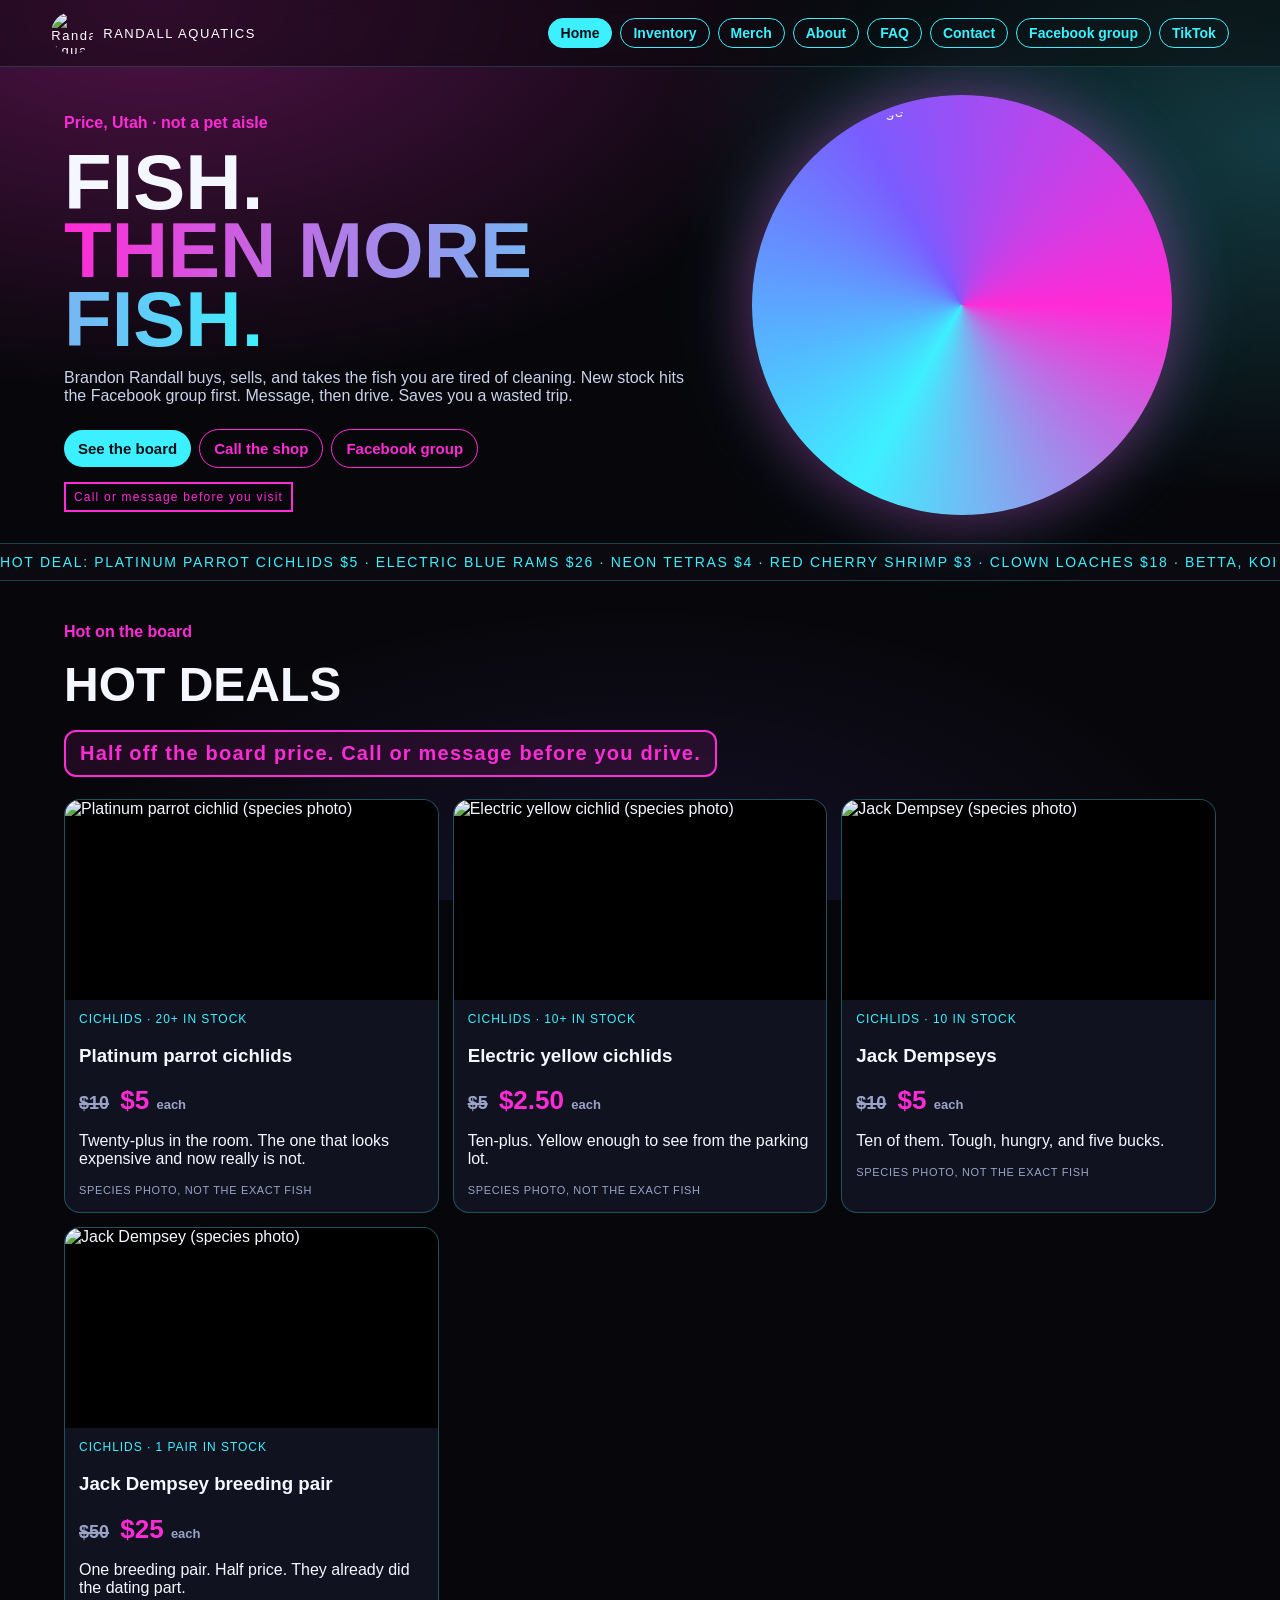
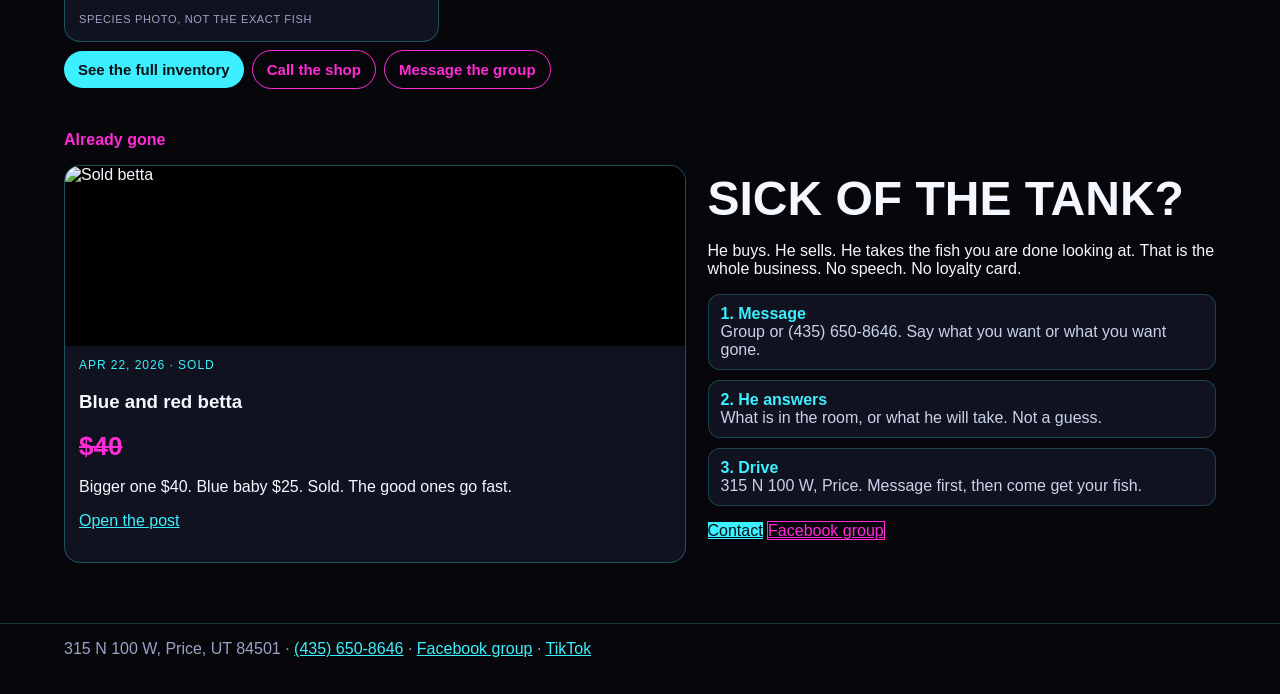
==== commit 2fd6ba06: "Inventory Fish/Supplies/Plants boards, Hot Deals down to 4, phone stock form (stock-form.html = upda" ====
--- a/index.html
+++ b/index.html
@@ -3,7 +3,22 @@
 <head>
 <meta charset="utf-8">
 <meta name="viewport" content="width=device-width, initial-scale=1">
-<title>Randall Aquatics</title>
+<title>Randall Aquatics | Live Fish in Price, Utah</title>
+<meta name="description" content="Randall Aquatics, a fish buy, sell and trade room at 315 N 100 W, Price, UT 84501. See the live fish in stock, then call (435) 650-8646 or message the Facebook group before you drive.">
+<link rel="canonical" href="https://randallaquatics.com/">
+<meta property="og:type" content="website">
+<meta property="og:site_name" content="Randall Aquatics">
+<meta property="og:title" content="Randall Aquatics | Live Fish in Price, Utah">
+<meta property="og:description" content="Randall Aquatics, a fish buy, sell and trade room at 315 N 100 W, Price, UT 84501. See the live fish in stock, then call (435) 650-8646 or message the Facebook group before you drive.">
+<meta property="og:url" content="https://randallaquatics.com/">
+<meta property="og:image" content="https://randallaquatics.com/assets/jnn5ir.jpg">
+<meta property="og:image:width" content="500">
+<meta property="og:image:height" content="500">
+<meta property="og:image:alt" content="Randall Aquatics neon betta badge">
+<meta name="twitter:card" content="summary">
+<link rel="icon" href="assets/favicon.ico" sizes="16x16 32x32 48x48">
+<link rel="icon" type="image/png" sizes="32x32" href="assets/favicon-32.png">
+<link rel="apple-touch-icon" sizes="180x180" href="assets/apple-touch-icon.png">
 <style>
 :root { --ink:#07070b; --cyan:#3df0ff; --mag:#ff2bd6; --bone:#f4f7ff; --mute:#9aa3c7; }
 * { box-sizing:border-box; }
@@ -31,17 +46,19 @@
 .hot { background:var(--cyan); color:#061016; }
 .ghost { border:1px solid var(--mag) !important; color:var(--mag) !important; background:transparent; }
 .stamp { display:inline-block; margin-top:14px; border:2px solid var(--mag); color:var(--mag); letter-spacing:.1em; font-size:12px; padding:6px 8px; }
-.grid { display:grid; grid-template-columns:repeat(auto-fill,minmax(220px,1fr)); gap:14px; margin-top:16px; }
+.strip{display:flex;gap:22px;overflow:hidden;margin:28px 0 8px;color:#3df0ff;letter-spacing:.18em;font-weight:800;font-size:14px}.hot{margin-top:28px}.moves{display:grid;grid-template-columns:repeat(3,1fr);gap:14px;margin-top:14px}.grid { display:grid; grid-template-columns:repeat(3,1fr); gap:14px; margin-top:16px; }
 .card { background:#10131f; border:1px solid rgba(61,240,255,.28); border-radius:16px; overflow:hidden; }
 .card img { width:100%; height:180px; object-fit:cover; display:block; background:#000; }
 .meta { padding:12px 14px 16px; }
 .date { color:var(--cyan); font-size:12px; letter-spacing:.08em; text-transform:uppercase; }
 .price { color:var(--mag); font-size:26px; font-weight:800; }
-.was { color:var(--mute); text-decoration:line-through; font-size:14px; margin-right:6px; }
+.sold .price { text-decoration:line-through; }
 .note { color:var(--mute); max-width:44rem; }
 .two { display:grid; grid-template-columns:1.1fr .9fr; gap:22px; }
 .faq details { background:#10131f; border:1px solid rgba(61,240,255,.22); border-radius:12px; padding:12px 14px; margin:10px 0; }
 .faq summary { cursor:pointer; font-weight:700; }
+form { display:grid; gap:10px; max-width:480px; }
+input, textarea { background:#10131f; color:#fff; border:1px solid rgba(61,240,255,.3); border-radius:10px; padding:10px; font:inherit; }
 footer { padding:16px 5vw 36px; color:var(--mute); border-top:1px solid rgba(61,240,255,.2); }
 .badge-wrap { display:grid; place-items:center; width:min(420px,86vw); aspect-ratio:1; margin-inline:auto; border-radius:50%; padding:8px;
   background: conic-gradient(from 90deg, #ff2bd6, #3df0ff, #7a5cff, #ff2bd6);
@@ -49,18 +66,68 @@
   animation: rock 4.5s ease-in-out infinite; }
 .badge-wrap img { width:100%; height:100%; object-fit:cover; border-radius:50%; }
 @keyframes rock { 0%,100% { transform: rotate(-6deg); } 50% { transform: rotate(6deg); } }
-@media (max-width:800px) { .hero,.two { grid-template-columns:1fr; } }
+@media (max-width:800px) { .hero,.grid,.two { grid-template-columns:1fr; } }
+
+.marquee { overflow:hidden; border-top:1px solid rgba(61,240,255,.25); border-bottom:1px solid rgba(61,240,255,.25); background:rgba(12,12,20,.6); margin:28px -5vw 0; }
+.marquee p { margin:0; white-space:nowrap; letter-spacing:.12em; text-transform:uppercase; font-size:14px; padding:10px 0; color:var(--cyan); animation: ticker 22s linear infinite; }
+@keyframes ticker { from { transform:translateX(0); } to { transform:translateX(-50%); } }
 .home-block { margin-top:42px; }
 .home-block h2 { font-size:clamp(28px,5vw,48px); margin:6px 0 8px; }
 .steps { display:grid; gap:10px; margin:14px 0; }
 .steps div { background:#10131f; border:1px solid rgba(61,240,255,.22); border-radius:12px; padding:10px 12px; }
 .steps strong { display:block; color:var(--cyan); }
 .steps span { color:#c9d2ea; }
+
+.stamp.drive { font-size:clamp(15px,2.4vw,20px); font-weight:800; letter-spacing:.06em; padding:10px 14px; margin:10px 0 6px; border-radius:12px; background:rgba(255,43,214,.10); }
+.stock .card { overflow:visible; }
+.stock-t { width:100%; border-collapse:collapse; margin-top:8px; font-size:15px; }
+.stock-t th { text-align:left; color:var(--mute); font-size:11px; letter-spacing:.1em; text-transform:uppercase; font-weight:600; padding:0 6px 6px 0; border-bottom:1px solid rgba(61,240,255,.2); }
+.stock-t th:last-child, .stock-t td.p { text-align:right; padding-right:0; }
+.stock-t td { padding:7px 6px 7px 0; border-bottom:1px solid rgba(61,240,255,.10); vertical-align:top; }
+.stock-t tr:last-child td { border-bottom:0; }
+.stock-t td.q { color:var(--cyan); font-weight:800; white-space:nowrap; width:3.2em; }
+.stock-t td.p { color:var(--mag); font-weight:800; white-space:nowrap; }
+.stock-t tr.out td { color:#5d6480; }
+.stock-t tr.out td.n, .stock-t tr.out td.p { text-decoration:line-through; }
+.outtag { display:inline-block; margin-left:6px; font-size:11px; font-weight:800; letter-spacing:.1em; text-transform:uppercase; color:#061016; background:#5d6480; border-radius:999px; padding:1px 8px; text-decoration:none; vertical-align:1px; }
+.price small { font-size:13px; color:var(--mute); font-weight:600; }
+.compact { margin-top:14px; }
+.compact .stock-t { font-size:14px; }
+@media (max-width:800px) { .stock-t { font-size:15px; } }
+.spline { color:var(--cyan); font-size:13px; letter-spacing:.04em; margin:6px 0 2px; }
+.spcap { color:var(--mute); font-size:11px; letter-spacing:.06em; text-transform:uppercase; margin:6px 0 0; }
+.spstrip { display:grid; gap:2px; background:#000; border-radius:16px 16px 0 0; overflow:hidden; }
+.spstrip.n1 { grid-template-columns:1fr; } .spstrip.n2 { grid-template-columns:1fr 1fr; } .spstrip.n4 { grid-template-columns:1fr 1fr; }
+.spstrip figure { margin:0; position:relative; }
+.spstrip img { width:100%; height:150px; object-fit:cover; display:block; }
+.spstrip.n4 img { height:110px; }
+.spstrip figcaption { position:absolute; left:6px; bottom:6px; font-size:11px; font-weight:700; color:#fff; background:rgba(7,7,11,.72); border-radius:999px; padding:2px 8px; }
+.stock-t td.n .nw { display:flex; align-items:center; gap:8px; flex-wrap:wrap; }
+.stock-t img.rthumb { width:34px; height:34px; object-fit:cover; border-radius:8px; border:1px solid rgba(61,240,255,.3); flex:none; }
+.stock-t tr.out img.rthumb { filter:grayscale(1); opacity:.5; }
+.spcard img { height:200px; }
+.vpick { display:flex; flex-wrap:wrap; gap:10px; margin:8px 0 2px; }
+.vpick label { display:grid; gap:4px; font-size:11px; letter-spacing:.1em; text-transform:uppercase; color:var(--mute); flex:1 1 120px; }
+.vpick select { background:#0b0d16; color:#fff; border:1px solid rgba(61,240,255,.35); border-radius:999px; padding:8px 12px; font:inherit; font-size:15px; text-transform:none; letter-spacing:0; }
+.mcard img { height:280px; object-fit:cover; background:#fff; }
+.mcard .btns a.disabled { opacity:.4; pointer-events:none; }
+.vout { color:var(--mag); font-weight:700; font-size:13px; margin:6px 0 0; }
+.price s.was { color:var(--mute); font-size:18px; font-weight:600; margin-right:4px; text-decoration-thickness:2px; }
+.boardtabs { display:flex; flex-wrap:wrap; gap:10px; margin:14px 0 6px; }
+.boardtabs button { font:inherit; font-size:16px; font-weight:800; letter-spacing:.04em; color:var(--cyan); background:transparent; border:2px solid var(--cyan); border-radius:999px; padding:10px 20px; min-height:48px; cursor:pointer; }
+.boardtabs button[aria-selected="true"] { background:var(--cyan); color:#061016; }
+.boardtabs button:focus-visible { outline:2px solid var(--mag); outline-offset:3px; }
+.board[hidden] { display:none; }
+.shelf { max-width:44rem; margin-top:16px; }
+.shelf .meta { padding:18px 18px 20px; }
+.shelf .lead { font-size:clamp(18px,2.6vw,22px); font-weight:700; color:#fff; margin:6px 0 10px; line-height:1.3; }
+.shelf .tags { display:flex; flex-wrap:wrap; gap:8px; margin:6px 0 4px; }
+.shelf .tags span { border:1px solid rgba(255,43,214,.6); color:var(--mag); border-radius:999px; padding:4px 12px; font-size:13px; font-weight:700; letter-spacing:.06em; text-transform:uppercase; }
 </style>
 </head>
 <body>
 <header>
-  <a class="brand" href="#home"><img src="https://litter.catbox.moe/jnn5ir.jpg" alt="Randall Aquatics badge">RANDALL AQUATICS</a>
+  <a class="brand" href="#home"><img src="assets/jnn5ir.jpg" alt="Randall Aquatics badge">RANDALL AQUATICS</a>
   <nav>
     <a href="#home" data-p="home">Home</a>
     <a href="#inventory" data-p="inventory">Inventory</a>
@@ -73,34 +140,49 @@
   </nav>
 </header>
 <main id="app"></main>
-<footer>315 N 100 W, Price, UT 84501 &middot; <a href="tel:+14356508646">(435) 650-8646</a> &middot; <a href="https://www.facebook.com/groups/1390189834734450/" target="_blank" rel="noopener">Facebook group</a> &middot; <a href="https://www.tiktok.com/@randallaquaticsllc" target="_blank" rel="noopener">TikTok</a></footer>
+<footer>315 N 100 W, Price, UT 84501 · <a href="tel:+14356508646">(435) 650-8646</a> · <a href="https://www.facebook.com/groups/1390189834734450/" target="_blank" rel="noopener">Facebook group</a> · <a href="https://www.tiktok.com/@randallaquaticsllc" target="_blank" rel="noopener">TikTok</a></footer>
 <script>
 const pages = {
-home: `<section class="hero"><div><p class="kicker">Price, Utah</p><h1>FISH.<br><span>THEN MORE FISH.</span></h1><p class="lede">Brandon Randall sells, buys, and takes the fish you are tired of cleaning. Hot deals are up. Message first. Then drive.</p><div class="btns"><a class="hot" href="#inventory">See the board</a><a class="ghost" href="tel:+14356508646">Call the shop</a><a class="ghost" href="https://www.facebook.com/groups/1390189834734450/" target="_blank" rel="noopener">Facebook group</a><a class="ghost" href="https://www.tiktok.com/@randallaquaticsllc" target="_blank" rel="noopener">TikTok</a></div><div class="stamp">Call or message before you visit</div></div><div class="badge-wrap"><img src="https://litter.catbox.moe/jnn5ir.jpg" alt="Neon betta badge"></div></section>
-<section class="home-block"><p class="kicker">Hot deals</p><h2>HALF OFF</h2><p class="note">Half the board price. While they last. Call to confirm.</p><div class="grid">
-<article class="card"><img src="https://litter.catbox.moe/x7egoh.jpg" alt="Platinum parrot cichlid"><div class="meta"><div class="date">Hot deal &middot; 20+</div><h3>Platinum parrot cichlids</h3><div class="price"><span class="was">$10</span>$5</div></div></article>
-<article class="card"><img src="https://commons.wikimedia.org/wiki/Special:FilePath/Cichlidae_Labidochromis_caeruleus_2.jpg?width=480" alt="Electric yellow cichlid"><div class="meta"><div class="date">Hot deal &middot; 10+</div><h3>Electric yellow cichlids</h3><div class="price"><span class="was">$5</span>$2.50</div></div></article>
-<article class="card"><img src="https://commons.wikimedia.org/wiki/Special:FilePath/Rocio_octofasciata_jeune_8.jpg?width=480" alt="Jack Dempsey"><div class="meta"><div class="date">Hot deal &middot; 10</div><h3>Jack Dempseys</h3><div class="price"><span class="was">$10</span>$5</div></div></article>
-<article class="card"><img src="https://commons.wikimedia.org/wiki/Special:FilePath/Jack_Dempsey_(Rocio_octofasciata)_-_Carwash_Cenote_QR.jpg?width=480" alt="Jack Dempsey breeding pair"><div class="meta"><div class="date">Hot deal &middot; 1 pair</div><h3>Jack Dempsey breeding pair</h3><div class="price"><span class="was">$50</span>$25</div></div></article>
-</div></section>
-<section class="home-block"><div class="two"><div><h2>SICK OF THE TANK?</h2><p>He buys. He sells. He takes the fish you are done looking at. That is the whole business.</p><div class="steps"><div><strong>1. Message</strong><span>Group or (435) 650-8646. Say what you want or what you want gone.</span></div><div><strong>2. He answers</strong><span>What is in the room, or what he will take.</span></div><div><strong>3. Drive</strong><span>315 N 100 W, Price. Call first.</span></div></div><p><a class="hot btn" href="#contact">Contact</a> <a class="ghost btn" href="https://www.facebook.com/groups/1390189834734450/" target="_blank" rel="noopener">Facebook group</a> <a class="ghost btn" href="https://www.tiktok.com/@randallaquaticsllc" target="_blank" rel="noopener">TikTok</a></p></div><img src="https://litter.catbox.moe/x7egoh.jpg" alt="Platinum parrot from the shop" style="width:100%;border-radius:16px"></div></section>`,
-inventory: `<p class="kicker">Live board</p><h1>IN STOCK</h1><p class="note">Every line has a thumbnail. Call or message before you drive.</p><iframe src="stock.html" title="Inventory" style="width:100%;height:80vh;border:0;border-radius:12px;background:#07070b"></iframe>`,
-merch: `<p class="kicker">Shop gear</p><h1>GEAR</h1><p class="note">Tees, stickers, and hats with the badge. Ask in the group or call for what is available.</p><div class="grid">
-<article class="card"><img src="https://litter.catbox.moe/jnn5ir.jpg" alt="Badge on a tee"><div class="meta"><div class="date">Ask</div><h3>Neon betta tee</h3><p>Black shirt. Badge on the chest.</p></div></article>
-<article class="card"><img src="https://litter.catbox.moe/jnn5ir.jpg" alt="Sticker"><div class="meta"><div class="date">Ask</div><h3>Die-cut sticker</h3><p>Round badge for a tank or a truck.</p></div></article>
-<article class="card"><img src="https://litter.catbox.moe/jnn5ir.jpg" alt="Hat"><div class="meta"><div class="date">Ask</div><h3>Price UT hat</h3><p>Dad hat with the badge.</p></div></article>
-</div>`,
-about: `<div class="two"><div><p class="kicker">The room</p><h1>BRANDON RANDALL.<br><span>PRICE, UTAH.</span></h1><p>Randall Aquatics is a buy, sell, and trade room at 315 N 100 W. Licensed and open. Brandon runs it. Amanda is in the shop with him.</p><p>Stock lives on the board and in the Facebook group. Call or message before you drive.</p><p><a href="https://www.tiktok.com/@randallaquaticsllc" target="_blank" rel="noopener">TikTok @randallaquaticsllc</a></p></div><img src="https://litter.catbox.moe/x7egoh.jpg" alt="Platinum parrot from the shop" style="width:100%;border-radius:16px"></div>`,
-faq: `<p class="kicker">Before you drive</p><h1>FAQ</h1><div class="faq">
-<details open><summary>Is the board today stock?</summary><p>Yes. Stock still changes. Call or message before you drive.</p></details>
+home: `<section class="hero"><div><p class="kicker">Price, Utah · not a pet aisle</p><h1>FISH.<br><span>THEN MORE FISH.</span></h1><p class="lede">Brandon Randall buys, sells, and takes the fish you are tired of cleaning. New stock hits the Facebook group first. Message, then drive. Saves you a wasted trip.</p><div class="btns"><a class="hot" href="#inventory">See the board</a><a class="ghost" href="tel:+14356508646">Call the shop</a><a class="ghost" href="https://www.facebook.com/groups/1390189834734450/" target="_blank" rel="noopener">Facebook group</a></div><div class="stamp">Call or message before you visit</div></div><div class="badge-wrap"><img src="assets/jnn5ir.jpg" alt="Neon betta badge"></div></section>
+<section class="marquee" aria-label="Live fish in stock"><p>Hot deal: platinum parrot cichlids $5 · Electric blue rams $26 · Neon tetras $4 · Red cherry shrimp $3 · Clown loaches $18 · Betta, koi male $65 · Goldfish, small $2 · Call or message before you drive · Hot deal: platinum parrot cichlids $5 · Electric blue rams $26 · Neon tetras $4 · Red cherry shrimp $3 · Clown loaches $18 · Betta, koi male $65 · Goldfish, small $2 · Call or message before you drive · </p></section>
+<section class="home-block"><p class="kicker">Hot on the board</p><h2>HOT DEALS</h2><div class="stamp drive">Half off the board price. Call or message before you drive.</div><div class="grid">
+<article class="card spcard deal"><img src="assets/sp-parrot.jpg" alt="Platinum parrot cichlid (species photo)" loading="lazy" decoding="async" width="600" height="400"><div class="meta"><div class="date">Cichlids · 20+ in stock</div><h3>Platinum parrot cichlids</h3><div class="price"><s class="was">$10</s> $5 <small>each</small></div><p>Twenty-plus in the room. The one that looks expensive and now really is not.</p><p class="spcap">Species photo, not the exact fish</p></div></article>
+<article class="card spcard deal"><img src="assets/sp-yellow.jpg" alt="Electric yellow cichlid (species photo)" loading="lazy" decoding="async" width="600" height="400"><div class="meta"><div class="date">Cichlids · 10+ in stock</div><h3>Electric yellow cichlids</h3><div class="price"><s class="was">$5</s> $2.50 <small>each</small></div><p>Ten-plus. Yellow enough to see from the parking lot.</p><p class="spcap">Species photo, not the exact fish</p></div></article>
+<article class="card spcard deal"><img src="assets/sp-jackdempsey.jpg" alt="Jack Dempsey (species photo)" loading="lazy" decoding="async" width="600" height="400"><div class="meta"><div class="date">Cichlids · 10 in stock</div><h3>Jack Dempseys</h3><div class="price"><s class="was">$10</s> $5 <small>each</small></div><p>Ten of them. Tough, hungry, and five bucks.</p><p class="spcap">Species photo, not the exact fish</p></div></article>
+<article class="card spcard deal"><img src="assets/sp-jackdempsey.jpg" alt="Jack Dempsey (species photo)" loading="lazy" decoding="async" width="600" height="400"><div class="meta"><div class="date">Cichlids · 1 pair in stock</div><h3>Jack Dempsey breeding pair</h3><div class="price"><s class="was">$50</s> $25 <small>each</small></div><p>One breeding pair. Half price. They already did the dating part.</p><p class="spcap">Species photo, not the exact fish</p></div></article>
+</div><div class="btns"><a class="hot" href="#inventory">See the full inventory</a><a class="ghost" href="tel:+14356508646">Call the shop</a><a class="ghost" href="https://www.facebook.com/groups/1390189834734450/" target="_blank" rel="noopener">Message the group</a></div></section>
+<section class="home-block"><p class="kicker">Already gone</p><div class="two"><article class="card sold"><img src="assets/g5kvar.jpg" alt="Sold betta"><div class="meta"><div class="date">Apr 22, 2026 · sold</div><h3>Blue and red betta</h3><div class="price">$40</div><p>Bigger one $40. Blue baby $25. Sold. The good ones go fast.</p><p><a href="https://www.facebook.com/groups/1390189834734450/posts/2522903678129721/" target="_blank" rel="noopener">Open the post</a></p></div></article><div><h2>SICK OF THE TANK?</h2><p>He buys. He sells. He takes the fish you are done looking at. That is the whole business. No speech. No loyalty card.</p><div class="steps"><div><strong>1. Message</strong><span>Group or (435) 650-8646. Say what you want or what you want gone.</span></div><div><strong>2. He answers</strong><span>What is in the room, or what he will take. Not a guess.</span></div><div><strong>3. Drive</strong><span>315 N 100 W, Price. Message first, then come get your fish.</span></div></div><p><a class="hot btn" href="#contact">Contact</a> <a class="ghost btn" href="https://www.facebook.com/groups/1390189834734450/" target="_blank" rel="noopener">Facebook group</a></p></div></div></section>`,
+inventory: `<p class="kicker">Price, Utah · stock moves</p><div class="boardtabs" role="tablist" aria-label="Inventory boards"><button type="button" role="tab" id="tab-fish" data-board="fish" aria-controls="board-fish" aria-selected="true">Fish</button><button type="button" role="tab" id="tab-supplies" data-board="supplies" aria-controls="board-supplies" aria-selected="false">Supplies</button><button type="button" role="tab" id="tab-plants" data-board="plants" aria-controls="board-plants" aria-selected="false">Plants</button></div><section class="board" id="board-fish" role="tabpanel" aria-labelledby="tab-fish"><h1>LIVE FISH<br><span>IN STOCK.</span></h1><div class="stamp drive">Call or message before you drive.</div><p class="note">Brandon’s current stock list. Fish sell fast, so what is here this morning might be gone by tonight.</p><div class="btns"><a class="hot" href="tel:+14356508646">Call the shop</a><a class="ghost" href="https://www.facebook.com/groups/1390189834734450/" target="_blank" rel="noopener">Message the group</a></div>
+<div class="grid stock">
+<article class="card stockcard"><div class="spstrip n1"><figure><img src="assets/sp-cherry.jpg" alt="Red cherry shrimp (species photo)" loading="lazy" decoding="async" width="600" height="400"><figcaption>Red cherry shrimp</figcaption></figure></div><div class="meta"><p class="spcap">Species photo, not the exact fish</p><div class="date">Shrimp/snails/frogs</div><table class="stock-t"><thead><tr><th>Qty</th><th>Fish</th><th>Each</th></tr></thead><tbody><tr><td class="q">20+</td><td class="n"><div class="nw"><img class="rthumb" src="assets/sp-cherry.jpg" alt="Red cherry shrimp (species photo)" loading="lazy" decoding="async" width="600" height="400"><span class="nm">Red cherry shrimp</span></div></td><td class="p">$3</td></tr><tr><td class="q">5</td><td class="n"><div class="nw"><img class="rthumb" src="assets/sp-bluevelvet.jpg" alt="Blue velvet shrimp (species photo)" loading="lazy" decoding="async" width="400" height="267"><span class="nm">Blue velvet shrimp</span></div></td><td class="p">$8</td></tr><tr><td class="q">30+</td><td class="n"><div class="nw"><img class="rthumb" src="assets/sp-ramshorn.jpg" alt="Ramshorn snail (species photo)" loading="lazy" decoding="async" width="400" height="267"><span class="nm">Ramshorn snails</span></div></td><td class="p">$2</td></tr><tr><td class="q">4</td><td class="n"><div class="nw"><img class="rthumb" src="assets/sp-jademystery.jpg" alt="Jade mystery snail (species photo)" loading="lazy" decoding="async" width="400" height="267"><span class="nm">Jade mystery snails</span></div></td><td class="p">$5</td></tr><tr><td class="q">4</td><td class="n"><div class="nw"><img class="rthumb" src="assets/sp-assassin.jpg" alt="Assassin snail (species photo)" loading="lazy" decoding="async" width="400" height="267"><span class="nm">Assassin snails</span></div></td><td class="p">$4</td></tr><tr><td class="q">2</td><td class="n"><div class="nw"><img class="rthumb" src="assets/sp-albinofrog.jpg" alt="Albino dwarf frog (species photo)" loading="lazy" decoding="async" width="400" height="267"><span class="nm">Albino dwarf frogs</span></div></td><td class="p">$12</td></tr><tr><td class="q">5</td><td class="n"><div class="nw"><img class="rthumb" src="assets/sp-africanfrog.jpg" alt="African dwarf frog (species photo)" loading="lazy" decoding="async" width="400" height="267"><span class="nm">African dwarf frogs</span></div></td><td class="p">$10</td></tr></tbody></table></div></article>
+<article class="card stockcard"><div class="spstrip n2"><figure><img src="assets/sp-blackneon.jpg" alt="Black neon tetra (species photo)" loading="lazy" decoding="async" width="600" height="400"><figcaption>Black neon tetra</figcaption></figure><figure><img src="assets/sp-neon.jpg" alt="Neon tetra (species photo)" loading="lazy" decoding="async" width="600" height="400"><figcaption>Neon tetra</figcaption></figure></div><div class="meta"><p class="spcap">Species photo, not the exact fish</p><div class="date">Tetras/danios</div><table class="stock-t"><thead><tr><th>Qty</th><th>Fish</th><th>Each</th></tr></thead><tbody><tr><td class="q">9</td><td class="n"><div class="nw"><img class="rthumb" src="assets/sp-glowlight.jpg" alt="Glowlight tetra (species photo)" loading="lazy" decoding="async" width="400" height="267"><span class="nm">Glowlight tetras</span></div></td><td class="p">$5</td></tr><tr><td class="q">6</td><td class="n"><div class="nw"><img class="rthumb" src="assets/sp-blackneon.jpg" alt="Black neon tetra (species photo)" loading="lazy" decoding="async" width="600" height="400"><span class="nm">Black neon tetras</span></div></td><td class="p">$5</td></tr><tr><td class="q">6</td><td class="n"><div class="nw"><img class="rthumb" src="assets/sp-rummynose.jpg" alt="Rummy nose tetra (species photo)" loading="lazy" decoding="async" width="400" height="267"><span class="nm">Rummy nose tetras</span></div></td><td class="p">$8</td></tr><tr><td class="q">8</td><td class="n"><div class="nw"><img class="rthumb" src="assets/sp-neon.jpg" alt="Neon tetra (species photo)" loading="lazy" decoding="async" width="600" height="400"><span class="nm">Neon tetras</span></div></td><td class="p">$4</td></tr><tr><td class="q">10</td><td class="n"><div class="nw"><img class="rthumb" src="assets/sp-zebradanio.jpg" alt="Zebra danio (species photo)" loading="lazy" decoding="async" width="400" height="267"><span class="nm">Zebra danios</span></div></td><td class="p">$5</td></tr><tr><td class="q">3</td><td class="n"><div class="nw"><img class="rthumb" src="assets/sp-celestial.jpg" alt="Celestial pearl danio (species photo)" loading="lazy" decoding="async" width="400" height="267"><span class="nm">Celestial pearl danios</span></div></td><td class="p">$14</td></tr><tr><td class="q">2</td><td class="n"><div class="nw"><span class="nm">Gold ring danios</span></div></td><td class="p">$10</td></tr><tr><td class="q">5</td><td class="n"><div class="nw"><img class="rthumb" src="assets/sp-zebradanio.jpg" alt="Zebra danio (species photo)" loading="lazy" decoding="async" width="400" height="267"><span class="nm">Long fin zebra danios</span></div></td><td class="p">$10</td></tr></tbody></table></div></article>
+<article class="card stockcard"><div class="spstrip n2"><figure><img src="assets/sp-cory.jpg" alt="Cory catfish (species photo)" loading="lazy" decoding="async" width="600" height="400"><figcaption>Cory catfish</figcaption></figure><figure><img src="assets/sp-bristlenose.jpg" alt="Bristlenose pleco (species photo)" loading="lazy" decoding="async" width="600" height="400"><figcaption>Bristlenose pleco</figcaption></figure></div><div class="meta"><p class="spcap">Species photo, not the exact fish</p><div class="date">Corys/catfish/plecos</div><table class="stock-t"><thead><tr><th>Qty</th><th>Fish</th><th>Each</th></tr></thead><tbody><tr><td class="q">4</td><td class="n"><div class="nw"><img class="rthumb" src="assets/sp-cory.jpg" alt="Cory catfish (species photo)" loading="lazy" decoding="async" width="600" height="400"><span class="nm">Julii cory cats</span></div></td><td class="p">$12</td></tr><tr><td class="q">4</td><td class="n"><div class="nw"><img class="rthumb" src="assets/sp-cory.jpg" alt="Cory catfish (species photo)" loading="lazy" decoding="async" width="600" height="400"><span class="nm">Panda cory cats</span></div></td><td class="p">$10</td></tr><tr><td class="q">5</td><td class="n"><div class="nw"><img class="rthumb" src="assets/sp-upsidedown.jpg" alt="Upside-down catfish (species photo)" loading="lazy" decoding="async" width="400" height="267"><span class="nm">Upside-down catfish</span></div></td><td class="p">$22</td></tr><tr><td class="q">3</td><td class="n"><div class="nw"><img class="rthumb" src="assets/sp-bristlenose.jpg" alt="Bristlenose pleco (species photo)" loading="lazy" decoding="async" width="600" height="400"><span class="nm">Baby bristlenose pleco albino</span></div></td><td class="p">$7</td></tr><tr><td class="q">3</td><td class="n"><div class="nw"><img class="rthumb" src="assets/sp-bristlenose.jpg" alt="Bristlenose pleco (species photo)" loading="lazy" decoding="async" width="600" height="400"><span class="nm">Baby bristlenose pleco black</span></div></td><td class="p">$5</td></tr></tbody></table></div></article>
+<article class="card stockcard"><div class="spstrip n1"><figure><img src="assets/sp-platy.jpg" alt="Platy (species photo)" loading="lazy" decoding="async" width="600" height="400"><figcaption>Platy</figcaption></figure></div><div class="meta"><p class="spcap">Species photo, not the exact fish</p><div class="date">Livebearers</div><table class="stock-t"><thead><tr><th>Qty</th><th>Fish</th><th>Each</th></tr></thead><tbody><tr><td class="q">2</td><td class="n"><div class="nw"><img class="rthumb" src="assets/sp-swordtail.jpg" alt="Swordtail (species photo)" loading="lazy" decoding="async" width="400" height="267"><span class="nm">Koi swordtails</span></div></td><td class="p">$10</td></tr><tr><td class="q">3</td><td class="n"><div class="nw"><img class="rthumb" src="assets/sp-swordtail.jpg" alt="Swordtail (species photo)" loading="lazy" decoding="async" width="400" height="267"><span class="nm">Red and white swordtails</span></div></td><td class="p">$10</td></tr><tr><td class="q">2</td><td class="n"><div class="nw"><img class="rthumb" src="assets/sp-swordtail.jpg" alt="Swordtail (species photo)" loading="lazy" decoding="async" width="400" height="267"><span class="nm">Red swordtails</span></div></td><td class="p">$10</td></tr><tr><td class="q">5</td><td class="n"><div class="nw"><img class="rthumb" src="assets/sp-balloonmolly.jpg" alt="Balloon molly (species photo)" loading="lazy" decoding="async" width="400" height="267"><span class="nm">Balloon mollies</span></div></td><td class="p">$10</td></tr><tr><td class="q">6</td><td class="n"><div class="nw"><img class="rthumb" src="assets/sp-platy.jpg" alt="Platy (species photo)" loading="lazy" decoding="async" width="600" height="400"><span class="nm">Platies</span></div></td><td class="p">$5</td></tr><tr><td class="q">7</td><td class="n"><div class="nw"><img class="rthumb" src="assets/sp-endler.jpg" alt="Endler (species photo)" loading="lazy" decoding="async" width="400" height="267"><span class="nm">Endler females</span></div></td><td class="p">$6</td></tr><tr><td class="q">6</td><td class="n"><div class="nw"><img class="rthumb" src="assets/sp-cobraguppy.jpg" alt="Green cobra guppy (species photo)" loading="lazy" decoding="async" width="400" height="267"><span class="nm">Green cobra guppies male</span></div></td><td class="p">$5</td></tr></tbody></table></div></article>
+<article class="card stockcard"><div class="spstrip n2"><figure><img src="assets/sp-highfin.jpg" alt="Highfin banded shark (species photo)" loading="lazy" decoding="async" width="600" height="400"><figcaption>Highfin banded shark</figcaption></figure><figure><img src="assets/sp-rainbow.jpg" alt="Rainbow shark (species photo)" loading="lazy" decoding="async" width="600" height="400"><figcaption>Rainbow shark</figcaption></figure></div><div class="meta"><p class="spcap">Species photo, not the exact fish</p><div class="date">Sharks/barbs/loaches</div><table class="stock-t"><thead><tr><th>Qty</th><th>Fish</th><th>Each</th></tr></thead><tbody><tr><td class="q">4</td><td class="n"><div class="nw"><img class="rthumb" src="assets/sp-roseline.jpg" alt="Roseline shark (species photo)" loading="lazy" decoding="async" width="400" height="267"><span class="nm">Roseline sharks</span></div></td><td class="p">$24</td></tr><tr><td class="q">5</td><td class="n"><div class="nw"><img class="rthumb" src="assets/sp-redtail.jpg" alt="Redtail shark (species photo)" loading="lazy" decoding="async" width="400" height="267"><span class="nm">Redtail sharks</span></div></td><td class="p">$10</td></tr><tr><td class="q">5</td><td class="n"><div class="nw"><img class="rthumb" src="assets/sp-rainbow.jpg" alt="Rainbow shark (species photo)" loading="lazy" decoding="async" width="600" height="400"><span class="nm">Rainbow sharks</span></div></td><td class="p">$10</td></tr><tr><td class="q">7</td><td class="n"><div class="nw"><img class="rthumb" src="assets/sp-bala.jpg" alt="Bala shark (species photo)" loading="lazy" decoding="async" width="400" height="267"><span class="nm">Bala sharks</span></div></td><td class="p">$14</td></tr><tr><td class="q">2</td><td class="n"><div class="nw"><img class="rthumb" src="assets/sp-highfin.jpg" alt="Highfin banded shark (species photo)" loading="lazy" decoding="async" width="600" height="400"><span class="nm">Highfin banded sharks</span></div></td><td class="p">$50</td></tr><tr><td class="q">2</td><td class="n"><div class="nw"><img class="rthumb" src="assets/sp-honeygourami.jpg" alt="Honey dwarf gourami (species photo)" loading="lazy" decoding="async" width="400" height="267"><span class="nm">Honey dwarf gouramis</span></div></td><td class="p">$15</td></tr><tr><td class="q">6</td><td class="n"><div class="nw"><img class="rthumb" src="assets/sp-tigerbarb.jpg" alt="Tiger barb (species photo)" loading="lazy" decoding="async" width="400" height="267"><span class="nm">Albino tiger barbs</span></div></td><td class="p">$8</td></tr><tr><td class="q">2</td><td class="n"><div class="nw"><img class="rthumb" src="assets/sp-tigerbarb.jpg" alt="Tiger barb (species photo)" loading="lazy" decoding="async" width="400" height="267"><span class="nm">Tiger barbs</span></div></td><td class="p">$8</td></tr><tr><td class="q">3</td><td class="n"><div class="nw"><img class="rthumb" src="assets/sp-clownloach.jpg" alt="Clown loach (species photo)" loading="lazy" decoding="async" width="400" height="267"><span class="nm">Clown loaches</span></div></td><td class="p">$18</td></tr><tr><td class="q">3</td><td class="n"><div class="nw"><img class="rthumb" src="assets/sp-algaeeater.jpg" alt="Chinese algae eater (species photo)" loading="lazy" decoding="async" width="400" height="267"><span class="nm">Chinese algae eaters</span></div></td><td class="p">$10</td></tr></tbody></table></div></article>
+<article class="card stockcard"><div class="spstrip n4"><figure><img src="assets/sp-parrot.jpg" alt="Platinum parrot cichlid (species photo)" loading="lazy" decoding="async" width="600" height="400"><figcaption>Platinum parrot cichlid</figcaption></figure><figure><img src="assets/sp-yellow.jpg" alt="Electric yellow cichlid (species photo)" loading="lazy" decoding="async" width="600" height="400"><figcaption>Electric yellow cichlid</figcaption></figure><figure><img src="assets/sp-ram.jpg" alt="Electric blue ram (species photo)" loading="lazy" decoding="async" width="600" height="400"><figcaption>Electric blue ram</figcaption></figure><figure><img src="assets/sp-jackdempsey.jpg" alt="Jack Dempsey (species photo)" loading="lazy" decoding="async" width="600" height="400"><figcaption>Jack Dempsey</figcaption></figure></div><div class="meta"><p class="spcap">Species photo, not the exact fish</p><div class="date">Cichlids</div><table class="stock-t"><thead><tr><th>Qty</th><th>Fish</th><th>Each</th></tr></thead><tbody><tr><td class="q">10+</td><td class="n"><div class="nw"><img class="rthumb" src="assets/sp-yellow.jpg" alt="Electric yellow cichlid (species photo)" loading="lazy" decoding="async" width="600" height="400"><span class="nm">Electric yellow cichlids</span></div></td><td class="p">$5</td></tr><tr><td class="q">20+</td><td class="n"><div class="nw"><img class="rthumb" src="assets/sp-yellow.jpg" alt="Electric yellow cichlid (species photo)" loading="lazy" decoding="async" width="600" height="400"><span class="nm">Baby electric yellow cichlids</span></div></td><td class="p">$2</td></tr><tr><td class="q">4</td><td class="n"><div class="nw"><img class="rthumb" src="assets/sp-ram.jpg" alt="Electric blue ram (species photo)" loading="lazy" decoding="async" width="600" height="400"><span class="nm">Electric blue rams</span></div></td><td class="p">$26</td></tr><tr><td class="q">1</td><td class="n"><div class="nw"><img class="rthumb" src="assets/sp-jackdempsey.jpg" alt="Jack Dempsey (species photo)" loading="lazy" decoding="async" width="600" height="400"><span class="nm">Jack Dempsey breeding pair</span></div></td><td class="p">$50</td></tr><tr><td class="q">4</td><td class="n"><div class="nw"><img class="rthumb" src="assets/sp-jackdempsey.jpg" alt="Jack Dempsey (species photo)" loading="lazy" decoding="async" width="600" height="400"><span class="nm">Electric blue Jack Dempsey</span></div></td><td class="p">$30</td></tr><tr><td class="q">10</td><td class="n"><div class="nw"><img class="rthumb" src="assets/sp-jackdempsey.jpg" alt="Jack Dempsey (species photo)" loading="lazy" decoding="async" width="600" height="400"><span class="nm">Jack Dempseys</span></div></td><td class="p">$10</td></tr><tr><td class="q">20+</td><td class="n"><div class="nw"><img class="rthumb" src="assets/sp-parrot.jpg" alt="Platinum parrot cichlid (species photo)" loading="lazy" decoding="async" width="600" height="400"><span class="nm">Platinum parrot cichlids</span></div></td><td class="p">$10</td></tr></tbody></table></div></article>
+<article class="card stockcard"><div class="spstrip n2"><figure><img src="assets/sp-goldfish.jpg" alt="Goldfish (species photo)" loading="lazy" decoding="async" width="600" height="400"><figcaption>Goldfish</figcaption></figure><figure><img src="assets/sp-shubunkin.jpg" alt="Shubunkin goldfish (species photo)" loading="lazy" decoding="async" width="600" height="400"><figcaption>Shubunkin goldfish</figcaption></figure></div><div class="meta"><p class="spcap">Species photo, not the exact fish</p><div class="date">Goldfish</div><table class="stock-t"><thead><tr><th>Qty</th><th>Fish</th><th>Each</th></tr></thead><tbody><tr><td class="q">48</td><td class="n"><div class="nw"><img class="rthumb" src="assets/sp-goldfish.jpg" alt="Goldfish (species photo)" loading="lazy" decoding="async" width="600" height="400"><span class="nm">Goldfish, small</span></div></td><td class="p">$2</td></tr><tr><td class="q">2</td><td class="n"><div class="nw"><img class="rthumb" src="assets/sp-goldfish.jpg" alt="Goldfish (species photo)" loading="lazy" decoding="async" width="600" height="400"><span class="nm">Goldfish, medium</span></div></td><td class="p">$5</td></tr><tr class="out"><td class="q">0</td><td class="n"><div class="nw"><img class="rthumb" src="assets/sp-goldfish.jpg" alt="Goldfish (species photo)" loading="lazy" decoding="async" width="600" height="400"><span class="nm">Goldfish, large</span> <span class="outtag">Out</span></div></td><td class="p">$10</td></tr><tr><td class="q">19</td><td class="n"><div class="nw"><img class="rthumb" src="assets/sp-shubunkin.jpg" alt="Shubunkin goldfish (species photo)" loading="lazy" decoding="async" width="600" height="400"><span class="nm">Shubunkin goldfish, small</span></div></td><td class="p">$10</td></tr><tr><td class="q">3</td><td class="n"><div class="nw"><img class="rthumb" src="assets/sp-shubunkin.jpg" alt="Shubunkin goldfish (species photo)" loading="lazy" decoding="async" width="600" height="400"><span class="nm">Shubunkin goldfish, medium</span></div></td><td class="p">$12</td></tr><tr class="out"><td class="q">0</td><td class="n"><div class="nw"><img class="rthumb" src="assets/sp-shubunkin.jpg" alt="Shubunkin goldfish (species photo)" loading="lazy" decoding="async" width="600" height="400"><span class="nm">Shubunkin goldfish, large</span> <span class="outtag">Out</span></div></td><td class="p">$15</td></tr></tbody></table></div></article>
+<article class="card stockcard"><div class="spstrip n1"><figure><img src="assets/sp-koibetta.jpg" alt="Koi betta (species photo)" loading="lazy" decoding="async" width="600" height="400"><figcaption>Koi betta</figcaption></figure></div><div class="meta"><p class="spcap">Species photo, not the exact fish</p><div class="date">Bettas</div><table class="stock-t"><thead><tr><th>Qty</th><th>Fish</th><th>Each</th></tr></thead><tbody><tr><td class="q">4</td><td class="n"><div class="nw"><img class="rthumb" src="assets/sp-koibetta.jpg" alt="Koi betta (species photo)" loading="lazy" decoding="async" width="600" height="400"><span class="nm">Betta, koi female</span></div></td><td class="p">$60</td></tr><tr><td class="q">4</td><td class="n"><div class="nw"><img class="rthumb" src="assets/sp-koibetta.jpg" alt="Koi betta (species photo)" loading="lazy" decoding="async" width="600" height="400"><span class="nm">Betta, koi male</span></div></td><td class="p">$65</td></tr><tr><td class="q">4</td><td class="n"><div class="nw"><img class="rthumb" src="assets/sp-halfmoon.jpg" alt="Halfmoon betta (species photo)" loading="lazy" decoding="async" width="400" height="267"><span class="nm">Betta, halfmoon male</span></div></td><td class="p">$30</td></tr><tr><td class="q">2</td><td class="n"><div class="nw"><img class="rthumb" src="assets/sp-koibetta.jpg" alt="Koi betta (species photo)" loading="lazy" decoding="async" width="600" height="400"><span class="nm">Betta, classic male</span></div></td><td class="p">$18</td></tr><tr><td class="q">2</td><td class="n"><div class="nw"><img class="rthumb" src="assets/sp-crowntail.jpg" alt="Crowntail betta (species photo)" loading="lazy" decoding="async" width="400" height="267"><span class="nm">Betta, crowntail male</span></div></td><td class="p">$24</td></tr></tbody></table></div></article>
+</div><p class="note">Qty is how many. Price is each. “Out” means gone for now. Ask and he will tell you when it is back.</p><div class="btns"><a class="hot" href="tel:+14356508646">Call the shop</a><a class="ghost" href="https://www.facebook.com/groups/1390189834734450/" target="_blank" rel="noopener">Message the group</a></div></section><section class="board" id="board-supplies" role="tabpanel" aria-labelledby="tab-supplies" hidden><h1>SUPPLIES<br><span>ON THE SHELF.</span></h1><div class="stamp drive">Call or message before you drive.</div><article class="card shelf"><div class="meta"><div class="date">Supplies</div><p class="lead">Gravel, decor and hard goods. Ask what’s on the shelf. Call or message before you drive.</p><div class="tags"><span>Gravel</span><span>Decor</span><span>Hard goods</span></div><div class="btns"><a class="hot" href="tel:+14356508646">Call the shop</a><a class="ghost" href="https://www.facebook.com/groups/1390189834734450/" target="_blank" rel="noopener">Message the group</a></div></div></article></section><section class="board" id="board-plants" role="tabpanel" aria-labelledby="tab-plants" hidden><h1>LIVE PLANTS<br><span>IN THIS WEEK.</span></h1><div class="stamp drive">Call or message before you drive.</div><article class="card shelf"><div class="meta"><div class="date">Plants</div><p class="lead">Live plants. Ask what’s in this week. Call or message before you drive.</p><div class="tags"><span>Live plants</span></div><div class="btns"><a class="hot" href="tel:+14356508646">Call the shop</a><a class="ghost" href="https://www.facebook.com/groups/1390189834734450/" target="_blank" rel="noopener">Message the group</a></div></div></article></section>`,
+merch: `<p class="kicker">Real merch. Real checkout.</p><h1>GEAR.<br><span>ACTUALLY FOR SALE.</span></h1><div class="stamp drive">Sold and shipped by Shit Stir Co. Checkout is secure through Shopify.</div><p class="note">The neon betta badge on shirts, hoodies, a hat and a backpack. Printed after you order. Pick a size and color, hit Buy, and Shopify takes it from there. The fish are still a phone call. The shirt is not.</p><div class="grid">
+<article class="card mcard" data-h="randall-aquatics"><img src="assets/sm-randall-aquatics-00.jpg" alt="Randall Aquatics, Black" loading="lazy" decoding="async"><div class="meta"><div class="date">Adult tee · $24.99–$34.99</div><h3>Randall Aquatics</h3><div class="price" data-price>$24.99</div><p>The adult tee. Badge on the front. Wear the fish so you stop talking about the fish.</p><div class="vpick"><label>Color<select data-opt="Color"><option>Vintage Black</option><option>Dark Grey</option><option>Charity Pink</option><option>Teal</option><option>Athletic Heather</option><option>Heather Dust</option><option>White</option><option selected>Black</option></select></label><label>Size<select data-opt="Size"><option selected>XS</option><option>S</option><option>M</option><option>L</option><option>XL</option><option>2XL</option><option>3XL</option><option>4XL</option><option>5XL</option></select></label></div><div class="btns"><a class="hot" data-buy href="https://shop.shitstirco.com/cart/59846740050001:1" rel="noopener">Buy · $24.99</a><a class="ghost" href="https://www.shitstirco.com/p/randall-aquatics" target="_blank" rel="noopener">See it on Shit Stir Co</a></div><p class="vout" data-out hidden>That combo is sold out. Pick another.</p></div></article>
+<article class="card mcard" data-h="youth-randall-aquatics"><img src="assets/sm-youth-randall-aquatics-08.jpg" alt="Youth Randall Aquatics, Black" loading="lazy" decoding="async"><div class="meta"><div class="date">Youth tee · $22.99</div><h3>Youth Randall Aquatics</h3><div class="price" data-price>$22.99</div><p>Kid size. Big print on the back. Betta than your ex, says the shirt, not us.</p><div class="vpick"><label>Color<select data-opt="Color"><option>Navy</option><option>Dark Grey Heather</option><option>Pink</option><option>Heather Dust</option><option>White</option><option selected>Black</option></select></label><label>Size<select data-opt="Size"><option selected>S</option><option>M</option><option>L</option><option>XL</option></select></label></div><div class="btns"><a class="hot" data-buy href="https://shop.shitstirco.com/cart/59846777241681:1" rel="noopener">Buy · $22.99</a><a class="ghost" href="https://www.shitstirco.com/p/youth-randall-aquatics" target="_blank" rel="noopener">See it on Shit Stir Co</a></div><p class="vout" data-out hidden>That combo is sold out. Pick another.</p></div></article>
+<article class="card mcard" data-h="women-s-fitted-racerback-tank-top-1"><img src="assets/sm-women-s-fitted-racerback-tan-14.jpg" alt="Women’s fitted racerback tank top, Black" loading="lazy" decoding="async"><div class="meta"><div class="date">Women’s tank · $22.00–$25.00</div><h3>Women’s fitted racerback tank top</h3><div class="price" data-price>$22.00</div><p>Fitted racerback. Full Randall print on the back.</p><div class="vpick"><label>Color<select data-opt="Color"><option>Hot Pink</option><option>Tahiti Blue</option><option>Cancun</option><option>White</option><option selected>Black</option></select></label><label>Size<select data-opt="Size"><option selected>XS</option><option>S</option><option>M</option><option>L</option><option>XL</option><option>2XL</option></select></label></div><div class="btns"><a class="hot" data-buy href="https://shop.shitstirco.com/cart/59846807224401:1" rel="noopener">Buy · $22.00</a><a class="ghost" href="https://www.shitstirco.com/p/women-s-fitted-racerback-tank-top-1" target="_blank" rel="noopener">See it on Shit Stir Co</a></div><p class="vout" data-out hidden>That combo is sold out. Pick another.</p></div></article>
+<article class="card mcard" data-h="toddler-short-sleeve-tee-5"><img src="assets/sm-toddler-short-sleeve-tee-5-19.jpg" alt="Toddler Randall Aquatics, Black" loading="lazy" decoding="async"><div class="meta"><div class="date">Toddler tee · $21.99</div><h3>Toddler Randall Aquatics</h3><div class="price" data-price>$21.99</div><p>Toddler tee. Print on the back. For the smallest person in the fish room.</p><div class="vpick"><label>Color<select data-opt="Color"><option>Heather Columbia Blue</option><option>Pink</option><option>White</option><option selected>Black</option></select></label><label>Size<select data-opt="Size"><option selected>2T</option><option>3T</option><option>4T</option><option>5T</option></select></label></div><div class="btns"><a class="hot" data-buy href="https://shop.shitstirco.com/cart/59846792216657:1" rel="noopener">Buy · $21.99</a><a class="ghost" href="https://www.shitstirco.com/p/toddler-short-sleeve-tee-5" target="_blank" rel="noopener">See it on Shit Stir Co</a></div><p class="vout" data-out hidden>That combo is sold out. Pick another.</p></div></article>
+<article class="card mcard" data-h="dad-hat-1"><img src="assets/sm-dad-hat-1-23.jpg" alt="Dad hat, product" loading="lazy" decoding="async"><div class="meta"><div class="date">Hat · $24.99</div><h3>Dad hat</h3><div class="price" data-price>$24.99</div><p>Embroidered badge. One size. Covers the hair you lost cleaning tanks.</p><p class="spcap">One size</p><div class="btns"><a class="hot" data-buy href="https://shop.shitstirco.com/cart/59846759252049:1" rel="noopener">Buy · $24.99</a><a class="ghost" href="https://www.shitstirco.com/p/dad-hat-1" target="_blank" rel="noopener">See it on Shit Stir Co</a></div><p class="vout" data-out hidden>That combo is sold out. Pick another.</p></div></article>
+<article class="card mcard" data-h="backpack-randall-aquatics"><img src="assets/sm-backpack-randall-aquatics-24.jpg" alt="Backpack Randall Aquatics, product" loading="lazy" decoding="async"><div class="meta"><div class="date">Backpack · $48.00</div><h3>Backpack Randall Aquatics</h3><div class="price" data-price>$48.00</div><p>All-over print backpack with the badge. Fits more than a bag of fish.</p><p class="spcap">One size</p><div class="btns"><a class="hot" data-buy href="https://shop.shitstirco.com/cart/60106639933521:1" rel="noopener">Buy · $48.00</a><a class="ghost" href="https://www.shitstirco.com/p/backpack-randall-aquatics" target="_blank" rel="noopener">See it on Shit Stir Co</a></div><p class="vout" data-out hidden>That combo is sold out. Pick another.</p></div></article>
+<article class="card mcard" data-h="unisex-hoodie-randall-aquatics"><img src="assets/sm-unisex-hoodie-randall-aquati-25.jpg" alt="Unisex Hoodie Randall Aquatics, Black" loading="lazy" decoding="async"><div class="meta"><div class="date">Hoodie · $40.00–$44.00</div><h3>Unisex Hoodie Randall Aquatics</h3><div class="price" data-price>$40.00</div><p>Pullover hoodie. Badge on the chest. For the cold walk to the fish room.</p><div class="vpick"><label>Color<select data-opt="Color"><option>Charcoal Heather</option><option>Carbon Grey</option><option>White</option><option selected>Black</option></select></label><label>Size<select data-opt="Size"><option selected>S</option><option>M</option><option>L</option><option>XL</option><option>2XL</option><option>3XL</option></select></label></div><div class="btns"><a class="hot" data-buy href="https://shop.shitstirco.com/cart/60101698125905:1" rel="noopener">Buy · $40.00</a><a class="ghost" href="https://www.shitstirco.com/p/unisex-hoodie-randall-aquatics" target="_blank" rel="noopener">See it on Shit Stir Co</a></div><p class="vout" data-out hidden>That combo is sold out. Pick another.</p></div></article>
+<article class="card mcard" data-h="full-zip-randall-aquatics-hoodie"><img src="assets/sm-full-zip-randall-aquatics-ho-29.jpg" alt="Full Zip Randall Aquatics Hoodie, Black" loading="lazy" decoding="async"><div class="meta"><div class="date">Zip hoodie · $40.00–$44.50</div><h3>Full Zip Randall Aquatics Hoodie</h3><div class="price" data-price>$40.00</div><p>Full zip. Print on the back. Zip it up, look like you meant it.</p><div class="vpick"><label>Color<select data-opt="Color"><option>White</option><option selected>Black</option></select></label><label>Size<select data-opt="Size"><option selected>S</option><option>M</option><option>L</option><option>XL</option><option>2XL</option><option>3XL</option></select></label></div><div class="btns"><a class="hot" data-buy href="https://shop.shitstirco.com/cart/60101613715537:1" rel="noopener">Buy · $40.00</a><a class="ghost" href="https://www.shitstirco.com/p/full-zip-randall-aquatics-hoodie" target="_blank" rel="noopener">See it on Shit Stir Co</a></div><p class="vout" data-out hidden>That combo is sold out. Pick another.</p></div></article>
+</div><p class="note">Questions about sizing or a shipped order go to Shit Stir Co. Questions about fish go to Brandon.</p><p><a class="ghost btn" href="https://www.facebook.com/groups/1390189834734450/" target="_blank" rel="noopener">Facebook group</a></p>`,
+about: `<div class="two"><div><p class="kicker">The room</p><h1>BRANDON RANDALL.<br><span>PRICE, UTAH.</span></h1><p>Randall Aquatics is a buy, sell, and trade room at 315 N 100 W. Not a chain. Not a pet-store aisle. Licensed and open since July 11, 2026. Thanks to Tina Urbanik for the flyer and to Amanda Randall for making the shop real.</p><p>Thanks to Axis Productions for the shop video. New stock hits the Facebook group first.</p></div><img src="assets/x7egoh.jpg" alt="Platinum parrot from the shop" style="width:100%;border-radius:16px"></div>`,
+faq: `<p class="kicker">Read this before you drive</p><h1>FAQ</h1><div class="faq">
+<details open><summary>Is the stock list current?</summary><p>Stock moves. Call or message before you drive.</p></details>
 <details><summary>How do I buy a fish?</summary><p>Call (435) 650-8646 or message the group. Then pick up in Price.</p></details>
 <details><summary>Do you buy or trade?</summary><p>Yes. He will sell you fish or take them if you are done cleaning the tank.</p></details>
 <details><summary>Where is it?</summary><p>315 N 100 W, Price, UT 84501. Call or message first.</p></details>
-<details><summary>What are the hours?</summary><p>Call. Hours are not posted online.</p></details>
+<details><summary>What are the hours?</summary><p>No set hours posted. Call or message first so you are not sitting in the lot.</p></details>
 <details><summary>Where is the group?</summary><p><a href="https://www.facebook.com/groups/1390189834734450/" target="_blank" rel="noopener">RANDALL AQUATICS on Facebook</a></p></details>
-<details><summary>TikTok?</summary><p><a href="https://www.tiktok.com/@randallaquaticsllc" target="_blank" rel="noopener">@randallaquaticsllc</a></p></details>
 </div>`,
-contact: `<p class="kicker">Message first</p><h1>CONTACT</h1><div class="two"><div><p>315 N 100 W<br>Price, UT 84501<br><a href="tel:+14356508646">(435) 650-8646</a><br><a href="mailto:info@randallaquatics.com">info@randallaquatics.com</a></p><div class="btns"><a class="hot" href="https://maps.google.com/?q=315+N+100+W+Price+UT+84501" target="_blank" rel="noopener">Open the map</a><a class="ghost" href="https://www.facebook.com/groups/1390189834734450/" target="_blank" rel="noopener">Facebook group</a><a class="ghost" href="https://www.tiktok.com/@randallaquaticsllc" target="_blank" rel="noopener">TikTok</a></div></div><img src="https://litter.catbox.moe/jnn5ir.jpg" alt="Badge" style="width:min(360px,100%);border-radius:50%"></div>`
+contact: `<p class="kicker">Message first</p><h1>CONTACT</h1><div class="two"><div><p>315 N 100 W<br>Price, UT 84501<br><a href="tel:+14356508646">(435) 650-8646</a><br><a href="mailto:info@randallaquatics.com">info@randallaquatics.com</a></p><div class="btns"><a class="hot" href="https://maps.google.com/?q=315+N+100+W+Price+UT+84501" target="_blank" rel="noopener">Open the map</a><a class="ghost" href="https://www.facebook.com/groups/1390189834734450/" target="_blank" rel="noopener">Facebook group</a><a class="ghost" href="https://www.tiktok.com/@randallaquaticsllc" target="_blank" rel="noopener">TikTok</a></div><form onsubmit="event.preventDefault(); location.href='mailto:info@randallaquatics.com?subject='+encodeURIComponent('Randall Aquatics')+'&body='+encodeURIComponent(this.message.value);"><textarea name="message" rows="4" placeholder="What do you want"></textarea><button class="btn hot" type="submit">Email the shop</button></form></div><img src="assets/jnn5ir.jpg" alt="Badge" style="width:min(360px,100%);border-radius:50%"></div>`
 };
 function show(id){
   if(!pages[id]) id='home';
@@ -110,5 +192,26 @@
 window.addEventListener('hashchange', () => show(location.hash.slice(1)||'home'));
 show(location.hash.slice(1)||'home');
 </script>
+<script>
+const RMERCH = {"randall-aquatics":{"v":[{"id":"59846740050001","o":{"Color":"Black","Size":"XS"},"price":"$24.99","a":true},{"id":"59846740082769","o":{"Color":"Black","Size":"S"},"price":"$24.99","a":true},{"id":"59846740115537","o":{"Color":"Black","Size":"M"},"price":"$24.99","a":true},{"id":"59846740148305","o":{"Color":"Black","Size":"L"},"price":"$24.99","a":true},{"id":"59846740181073","o":{"Color":"Black","Size":"XL"},"price":"$24.99","a":true},{"id":"59846740213841","o":{"Color":"Black","Size":"2XL"},"price":"$27.99","a":true},{"id":"59846740246609","o":{"Color":"Black","Size":"3XL"},"price":"$29.99","a":true},{"id":"59846740279377","o":{"Color":"Black","Size":"4XL"},"price":"$32.99","a":true},{"id":"59846740312145","o":{"Color":"Black","Size":"5XL"},"price":"$34.99","a":true},{"id":"59846740344913","o":{"Color":"Vintage Black","Size":"XS"},"price":"$24.99","a":true},{"id":"59846740377681","o":{"Color":"Vintage Black","Size":"S"},"price":"$24.99","a":true},{"id":"59846740410449","o":{"Color":"Vintage Black","Size":"M"},"price":"$24.99","a":true},{"id":"59846740443217","o":{"Color":"Vintage Black","Size":"L"},"price":"$24.99","a":true},{"id":"59846740475985","o":{"Color":"Vintage Black","Size":"XL"},"price":"$24.99","a":true},{"id":"59846740508753","o":{"Color":"Vintage Black","Size":"2XL"},"price":"$27.99","a":true},{"id":"59846740541521","o":{"Color":"Dark Grey","Size":"XS"},"price":"$24.99","a":true},{"id":"59846740574289","o":{"Color":"Dark Grey","Size":"S"},"price":"$24.99","a":true},{"id":"59846740607057","o":{"Color":"Dark Grey","Size":"M"},"price":"$24.99","a":true},{"id":"59846740639825","o":{"Color":"Dark Grey","Size":"L"},"price":"$24.99","a":true},{"id":"59846740672593","o":{"Color":"Dark Grey","Size":"XL"},"price":"$24.99","a":true},{"id":"59846740705361","o":{"Color":"Dark Grey","Size":"2XL"},"price":"$27.99","a":true},{"id":"59846740738129","o":{"Color":"Charity Pink","Size":"XS"},"price":"$24.99","a":true},{"id":"59846740770897","o":{"Color":"Charity Pink","Size":"S"},"price":"$24.99","a":true},{"id":"59846740803665","o":{"Color":"Charity Pink","Size":"M"},"price":"$24.99","a":true},{"id":"59846740836433","o":{"Color":"Charity Pink","Size":"L"},"price":"$24.99","a":true},{"id":"59846740869201","o":{"Color":"Charity Pink","Size":"XL"},"price":"$24.99","a":true},{"id":"59846740901969","o":{"Color":"Charity Pink","Size":"2XL"},"price":"$27.99","a":true},{"id":"59846740934737","o":{"Color":"Teal","Size":"XS"},"price":"$24.99","a":true},{"id":"59846740967505","o":{"Color":"Teal","Size":"S"},"price":"$24.99","a":true},{"id":"59846741000273","o":{"Color":"Teal","Size":"M"},"price":"$24.99","a":true},{"id":"59846741033041","o":{"Color":"Teal","Size":"L"},"price":"$24.99","a":true},{"id":"59846741065809","o":{"Color":"Teal","Size":"XL"},"price":"$24.99","a":true},{"id":"59846741098577","o":{"Color":"Teal","Size":"2XL"},"price":"$27.99","a":true},{"id":"59846741131345","o":{"Color":"Athletic Heather","Size":"XS"},"price":"$24.99","a":true},{"id":"59846741164113","o":{"Color":"Athletic Heather","Size":"S"},"price":"$24.99","a":true},{"id":"59846741196881","o":{"Color":"Athletic Heather","Size":"M"},"price":"$24.99","a":true},{"id":"59846741229649","o":{"Color":"Athletic Heather","Size":"L"},"price":"$24.99","a":true},{"id":"59846741262417","o":{"Color":"Athletic Heather","Size":"XL"},"price":"$24.99","a":true},{"id":"59846741295185","o":{"Color":"Athletic Heather","Size":"2XL"},"price":"$27.99","a":true},{"id":"59846741327953","o":{"Color":"Athletic Heather","Size":"3XL"},"price":"$29.99","a":true},{"id":"59846741360721","o":{"Color":"Athletic Heather","Size":"4XL"},"price":"$32.99","a":true},{"id":"59846741393489","o":{"Color":"Athletic Heather","Size":"5XL"},"price":"$34.99","a":true},{"id":"59846741426257","o":{"Color":"Heather Dust","Size":"S"},"price":"$24.99","a":true},{"id":"59846741459025","o":{"Color":"Heather Dust","Size":"M"},"price":"$24.99","a":true},{"id":"59846741491793","o":{"Color":"Heather Dust","Size":"L"},"price":"$24.99","a":true},{"id":"59846741524561","o":{"Color":"Heather Dust","Size":"XL"},"price":"$24.99","a":true},{"id":"59846741557329","o":{"Color":"Heather Dust","Size":"2XL"},"price":"$27.99","a":true},{"id":"59846741590097","o":{"Color":"White","Size":"XS"},"price":"$24.99","a":true},{"id":"59846741622865","o":{"Color":"White","Size":"S"},"price":"$24.99","a":true},{"id":"59846741655633","o":{"Color":"White","Size":"M"},"price":"$24.99","a":true},{"id":"59846741688401","o":{"Color":"White","Size":"L"},"price":"$24.99","a":true},{"id":"59846741721169","o":{"Color":"White","Size":"XL"},"price":"$24.99","a":true},{"id":"59846741753937","o":{"Color":"White","Size":"2XL"},"price":"$27.99","a":true},{"id":"59846741786705","o":{"Color":"White","Size":"3XL"},"price":"$29.99","a":true},{"id":"59846741819473","o":{"Color":"White","Size":"4XL"},"price":"$32.99","a":true},{"id":"59846741852241","o":{"Color":"White","Size":"5XL"},"price":"$34.99","a":true}],"img":{"Black":"sm-randall-aquatics-00.jpg","Vintage Black":"sm-randall-aquatics-01.jpg","Dark Grey":"sm-randall-aquatics-02.jpg","Charity Pink":"sm-randall-aquatics-03.jpg","Teal":"sm-randall-aquatics-04.jpg","Athletic Heather":"sm-randall-aquatics-05.jpg","Heather Dust":"sm-randall-aquatics-06.jpg","White":"sm-randall-aquatics-07.jpg"}},"youth-randall-aquatics":{"v":[{"id":"59846777241681","o":{"Color":"Black","Size":"S"},"price":"$22.99","a":true},{"id":"59846777274449","o":{"Color":"Black","Size":"M"},"price":"$22.99","a":true},{"id":"59846777307217","o":{"Color":"Black","Size":"L"},"price":"$22.99","a":true},{"id":"59846777339985","o":{"Color":"Black","Size":"XL"},"price":"$22.99","a":true},{"id":"59846777372753","o":{"Color":"Navy","Size":"S"},"price":"$22.99","a":true},{"id":"59846777405521","o":{"Color":"Navy","Size":"M"},"price":"$22.99","a":true},{"id":"59846777438289","o":{"Color":"Navy","Size":"L"},"price":"$22.99","a":true},{"id":"59846777471057","o":{"Color":"Navy","Size":"XL"},"price":"$22.99","a":true},{"id":"59846777503825","o":{"Color":"Dark Grey Heather","Size":"S"},"price":"$22.99","a":true},{"id":"59846777536593","o":{"Color":"Dark Grey Heather","Size":"M"},"price":"$22.99","a":true},{"id":"59846777569361","o":{"Color":"Dark Grey Heather","Size":"L"},"price":"$22.99","a":true},{"id":"59846777602129","o":{"Color":"Dark Grey Heather","Size":"XL"},"price":"$22.99","a":true},{"id":"59846777634897","o":{"Color":"Pink","Size":"S"},"price":"$22.99","a":true},{"id":"59846777667665","o":{"Color":"Pink","Size":"M"},"price":"$22.99","a":true},{"id":"59846777700433","o":{"Color":"Pink","Size":"L"},"price":"$22.99","a":true},{"id":"59846777733201","o":{"Color":"Pink","Size":"XL"},"price":"$22.99","a":true},{"id":"59846777765969","o":{"Color":"Heather Dust","Size":"S"},"price":"$22.99","a":true},{"id":"59846777798737","o":{"Color":"Heather Dust","Size":"M"},"price":"$22.99","a":true},{"id":"59846777831505","o":{"Color":"Heather Dust","Size":"L"},"price":"$22.99","a":true},{"id":"59846777864273","o":{"Color":"Heather Dust","Size":"XL"},"price":"$22.99","a":true},{"id":"59846777897041","o":{"Color":"White","Size":"S"},"price":"$22.99","a":true},{"id":"59846777929809","o":{"Color":"White","Size":"M"},"price":"$22.99","a":true},{"id":"59846777962577","o":{"Color":"White","Size":"L"},"price":"$22.99","a":true},{"id":"59846777995345","o":{"Color":"White","Size":"XL"},"price":"$22.99","a":true}],"img":{"Black":"sm-youth-randall-aquatics-08.jpg","Navy":"sm-youth-randall-aquatics-09.jpg","Dark Grey Heather":"sm-youth-randall-aquatics-10.jpg","Pink":"sm-youth-randall-aquatics-11.jpg","Heather Dust":"sm-youth-randall-aquatics-12.jpg","White":"sm-youth-randall-aquatics-13.jpg"}},"women-s-fitted-racerback-tank-top-1":{"v":[{"id":"59846807224401","o":{"Color":"Black","Size":"XS"},"price":"$22.00","a":true},{"id":"59846807257169","o":{"Color":"Black","Size":"S"},"price":"$22.00","a":true},{"id":"59846807289937","o":{"Color":"Black","Size":"M"},"price":"$22.00","a":true},{"id":"59846807322705","o":{"Color":"Black","Size":"L"},"price":"$22.00","a":true},{"id":"59846807355473","o":{"Color":"Black","Size":"XL"},"price":"$22.00","a":true},{"id":"59846807388241","o":{"Color":"Black","Size":"2XL"},"price":"$25.00","a":true},{"id":"59846807421009","o":{"Color":"Hot Pink","Size":"XS"},"price":"$22.00","a":true},{"id":"59846807453777","o":{"Color":"Hot Pink","Size":"S"},"price":"$22.00","a":true},{"id":"59846807486545","o":{"Color":"Hot Pink","Size":"M"},"price":"$22.00","a":true},{"id":"59846807519313","o":{"Color":"Hot Pink","Size":"L"},"price":"$22.00","a":true},{"id":"59846807552081","o":{"Color":"Hot Pink","Size":"XL"},"price":"$22.00","a":true},{"id":"59846807584849","o":{"Color":"Hot Pink","Size":"2XL"},"price":"$25.00","a":true},{"id":"59846807617617","o":{"Color":"Tahiti Blue","Size":"XS"},"price":"$22.00","a":true},{"id":"59846807650385","o":{"Color":"Tahiti Blue","Size":"S"},"price":"$22.00","a":true},{"id":"59846807683153","o":{"Color":"Tahiti Blue","Size":"M"},"price":"$22.00","a":true},{"id":"59846807715921","o":{"Color":"Tahiti Blue","Size":"L"},"price":"$22.00","a":true},{"id":"59846807748689","o":{"Color":"Tahiti Blue","Size":"XL"},"price":"$22.00","a":true},{"id":"59846807781457","o":{"Color":"Tahiti Blue","Size":"2XL"},"price":"$25.00","a":true},{"id":"59846807814225","o":{"Color":"Cancun","Size":"XS"},"price":"$22.00","a":true},{"id":"59846807846993","o":{"Color":"Cancun","Size":"S"},"price":"$22.00","a":true},{"id":"59846807879761","o":{"Color":"Cancun","Size":"M"},"price":"$22.00","a":true},{"id":"59846807912529","o":{"Color":"Cancun","Size":"L"},"price":"$22.00","a":true},{"id":"59846807945297","o":{"Color":"Cancun","Size":"XL"},"price":"$22.00","a":true},{"id":"59846807978065","o":{"Color":"Cancun","Size":"2XL"},"price":"$25.00","a":true},{"id":"59846808010833","o":{"Color":"White","Size":"XS"},"price":"$22.00","a":true},{"id":"59846808043601","o":{"Color":"White","Size":"S"},"price":"$22.00","a":true},{"id":"59846808076369","o":{"Color":"White","Size":"M"},"price":"$22.00","a":true},{"id":"59846808109137","o":{"Color":"White","Size":"L"},"price":"$22.00","a":true},{"id":"59846808141905","o":{"Color":"White","Size":"XL"},"price":"$22.00","a":true},{"id":"59846808174673","o":{"Color":"White","Size":"2XL"},"price":"$25.00","a":true}],"img":{"Black":"sm-women-s-fitted-racerback-tan-14.jpg","Hot Pink":"sm-women-s-fitted-racerback-tan-15.jpg","Tahiti Blue":"sm-women-s-fitted-racerback-tan-16.jpg","Cancun":"sm-women-s-fitted-racerback-tan-17.jpg","White":"sm-women-s-fitted-racerback-tan-18.jpg"}},"toddler-short-sleeve-tee-5":{"v":[{"id":"59846792216657","o":{"Color":"Black","Size":"2T"},"price":"$21.99","a":true},{"id":"59846792249425","o":{"Color":"Black","Size":"3T"},"price":"$21.99","a":true},{"id":"59846792282193","o":{"Color":"Black","Size":"4T"},"price":"$21.99","a":true},{"id":"59846792314961","o":{"Color":"Black","Size":"5T"},"price":"$21.99","a":true},{"id":"59846792347729","o":{"Color":"Heather Columbia Blue","Size":"2T"},"price":"$21.99","a":true},{"id":"59846792380497","o":{"Color":"Heather Columbia Blue","Size":"3T"},"price":"$21.99","a":true},{"id":"59846792413265","o":{"Color":"Heather Columbia Blue","Size":"4T"},"price":"$21.99","a":true},{"id":"59846792446033","o":{"Color":"Heather Columbia Blue","Size":"5T"},"price":"$21.99","a":true},{"id":"59846792478801","o":{"Color":"Pink","Size":"2T"},"price":"$21.99","a":true},{"id":"59846792511569","o":{"Color":"Pink","Size":"3T"},"price":"$21.99","a":true},{"id":"59846792544337","o":{"Color":"Pink","Size":"4T"},"price":"$21.99","a":true},{"id":"59846792577105","o":{"Color":"Pink","Size":"5T"},"price":"$21.99","a":true},{"id":"59846792609873","o":{"Color":"White","Size":"2T"},"price":"$21.99","a":true},{"id":"59846792642641","o":{"Color":"White","Size":"3T"},"price":"$21.99","a":true},{"id":"59846792675409","o":{"Color":"White","Size":"4T"},"price":"$21.99","a":true},{"id":"59846792708177","o":{"Color":"White","Size":"5T"},"price":"$21.99","a":true}],"img":{"Black":"sm-toddler-short-sleeve-tee-5-19.jpg","Heather Columbia Blue":"sm-toddler-short-sleeve-tee-5-20.jpg","Pink":"sm-toddler-short-sleeve-tee-5-21.jpg","White":"sm-toddler-short-sleeve-tee-5-22.jpg"}},"dad-hat-1":{"v":[{"id":"59846759252049","o":{"Title":"Default Title"},"price":"$24.99","a":true}],"img":{"_":"sm-dad-hat-1-23.jpg"}},"backpack-randall-aquatics":{"v":[{"id":"60106639933521","o":{"Title":"Default Title"},"price":"$48.00","a":true}],"img":{"_":"sm-backpack-randall-aquatics-24.jpg"}},"unisex-hoodie-randall-aquatics":{"v":[{"id":"60101698125905","o":{"Color":"Black","Size":"S"},"price":"$40.00","a":true},{"id":"60101698158673","o":{"Color":"Black","Size":"M"},"price":"$40.00","a":true},{"id":"60101698191441","o":{"Color":"Black","Size":"L"},"price":"$40.00","a":true},{"id":"60101698224209","o":{"Color":"Black","Size":"XL"},"price":"$40.00","a":true},{"id":"60101698256977","o":{"Color":"Black","Size":"2XL"},"price":"$42.00","a":true},{"id":"60101698289745","o":{"Color":"Black","Size":"3XL"},"price":"$44.00","a":true},{"id":"60101698322513","o":{"Color":"Charcoal Heather","Size":"S"},"price":"$40.00","a":true},{"id":"60101698355281","o":{"Color":"Charcoal Heather","Size":"M"},"price":"$40.00","a":true},{"id":"60101698388049","o":{"Color":"Charcoal Heather","Size":"L"},"price":"$40.00","a":true},{"id":"60101698420817","o":{"Color":"Charcoal Heather","Size":"XL"},"price":"$40.00","a":true},{"id":"60101698453585","o":{"Color":"Charcoal Heather","Size":"2XL"},"price":"$42.00","a":true},{"id":"60101698486353","o":{"Color":"Charcoal Heather","Size":"3XL"},"price":"$44.00","a":true},{"id":"60101698519121","o":{"Color":"Carbon Grey","Size":"S"},"price":"$40.00","a":true},{"id":"60101698551889","o":{"Color":"Carbon Grey","Size":"M"},"price":"$40.00","a":true},{"id":"60101698584657","o":{"Color":"Carbon Grey","Size":"L"},"price":"$40.00","a":true},{"id":"60101698617425","o":{"Color":"Carbon Grey","Size":"XL"},"price":"$40.00","a":true},{"id":"60101698650193","o":{"Color":"Carbon Grey","Size":"2XL"},"price":"$42.00","a":true},{"id":"60101698682961","o":{"Color":"Carbon Grey","Size":"3XL"},"price":"$44.00","a":true},{"id":"60101698715729","o":{"Color":"White","Size":"S"},"price":"$40.00","a":true},{"id":"60101698748497","o":{"Color":"White","Size":"M"},"price":"$40.00","a":true},{"id":"60101698781265","o":{"Color":"White","Size":"L"},"price":"$40.00","a":true},{"id":"60101698814033","o":{"Color":"White","Size":"XL"},"price":"$40.00","a":true},{"id":"60101698846801","o":{"Color":"White","Size":"2XL"},"price":"$42.00","a":true},{"id":"60101698879569","o":{"Color":"White","Size":"3XL"},"price":"$44.00","a":true}],"img":{"Black":"sm-unisex-hoodie-randall-aquati-25.jpg","Charcoal Heather":"sm-unisex-hoodie-randall-aquati-26.jpg","Carbon Grey":"sm-unisex-hoodie-randall-aquati-27.jpg","White":"sm-unisex-hoodie-randall-aquati-28.jpg"}},"full-zip-randall-aquatics-hoodie":{"v":[{"id":"60101613715537","o":{"Color":"Black","Size":"S"},"price":"$40.00","a":true},{"id":"60101613748305","o":{"Color":"Black","Size":"M"},"price":"$40.00","a":true},{"id":"60101613781073","o":{"Color":"Black","Size":"L"},"price":"$40.00","a":true},{"id":"60101613813841","o":{"Color":"Black","Size":"XL"},"price":"$40.00","a":true},{"id":"60101613846609","o":{"Color":"Black","Size":"2XL"},"price":"$42.50","a":true},{"id":"60101613879377","o":{"Color":"Black","Size":"3XL"},"price":"$44.50","a":false},{"id":"60101613912145","o":{"Color":"White","Size":"S"},"price":"$40.00","a":true},{"id":"60101613944913","o":{"Color":"White","Size":"M"},"price":"$40.00","a":true},{"id":"60101613977681","o":{"Color":"White","Size":"L"},"price":"$40.00","a":true},{"id":"60101614010449","o":{"Color":"White","Size":"XL"},"price":"$40.00","a":true},{"id":"60101614043217","o":{"Color":"White","Size":"2XL"},"price":"$42.50","a":true},{"id":"60101614075985","o":{"Color":"White","Size":"3XL"},"price":"$44.50","a":true}],"img":{"Black":"sm-full-zip-randall-aquatics-ho-29.jpg","White":"sm-full-zip-randall-aquatics-ho-30.jpg"}}};
+document.addEventListener('change', e => {
+  const s = e.target.closest('.mcard select'); if (!s) return;
+  const card = s.closest('.mcard'), P = RMERCH[card.dataset.h]; const pick = {};
+  card.querySelectorAll('select[data-opt]').forEach(x => pick[x.dataset.opt] = x.value);
+  const v = P.v.find(v => Object.keys(pick).every(k => v.o[k] === pick[k]));
+  const buy = card.querySelector('[data-buy]'), out = card.querySelector('[data-out]');
+  if (pick.Color && P.img[pick.Color]) { const im = card.querySelector('img'); im.src = 'assets/' + P.img[pick.Color]; im.alt = card.querySelector('h3').textContent + ', ' + pick.Color; }
+  if (v && v.a) { buy.href = 'https://shop.shitstirco.com/cart/' + v.id + ':1'; buy.textContent = 'Buy · ' + v.price; buy.classList.remove('disabled'); card.querySelector('[data-price]').textContent = v.price; out.hidden = true; }
+  else { buy.removeAttribute('href'); buy.textContent = 'Sold out'; buy.classList.add('disabled'); out.hidden = false; if (v) card.querySelector('[data-price]').textContent = v.price; }
+});
+</script>
+<script>
+document.addEventListener('click', e => {
+  const b = e.target.closest('.boardtabs [data-board]'); if (!b) return;
+  const k = b.dataset.board;
+  document.querySelectorAll('.boardtabs [data-board]').forEach(x => x.setAttribute('aria-selected', String(x === b)));
+  document.querySelectorAll('#app .board').forEach(p => p.hidden = p.id !== 'board-' + k);
+});
+</script>
 </body>
 </html>
